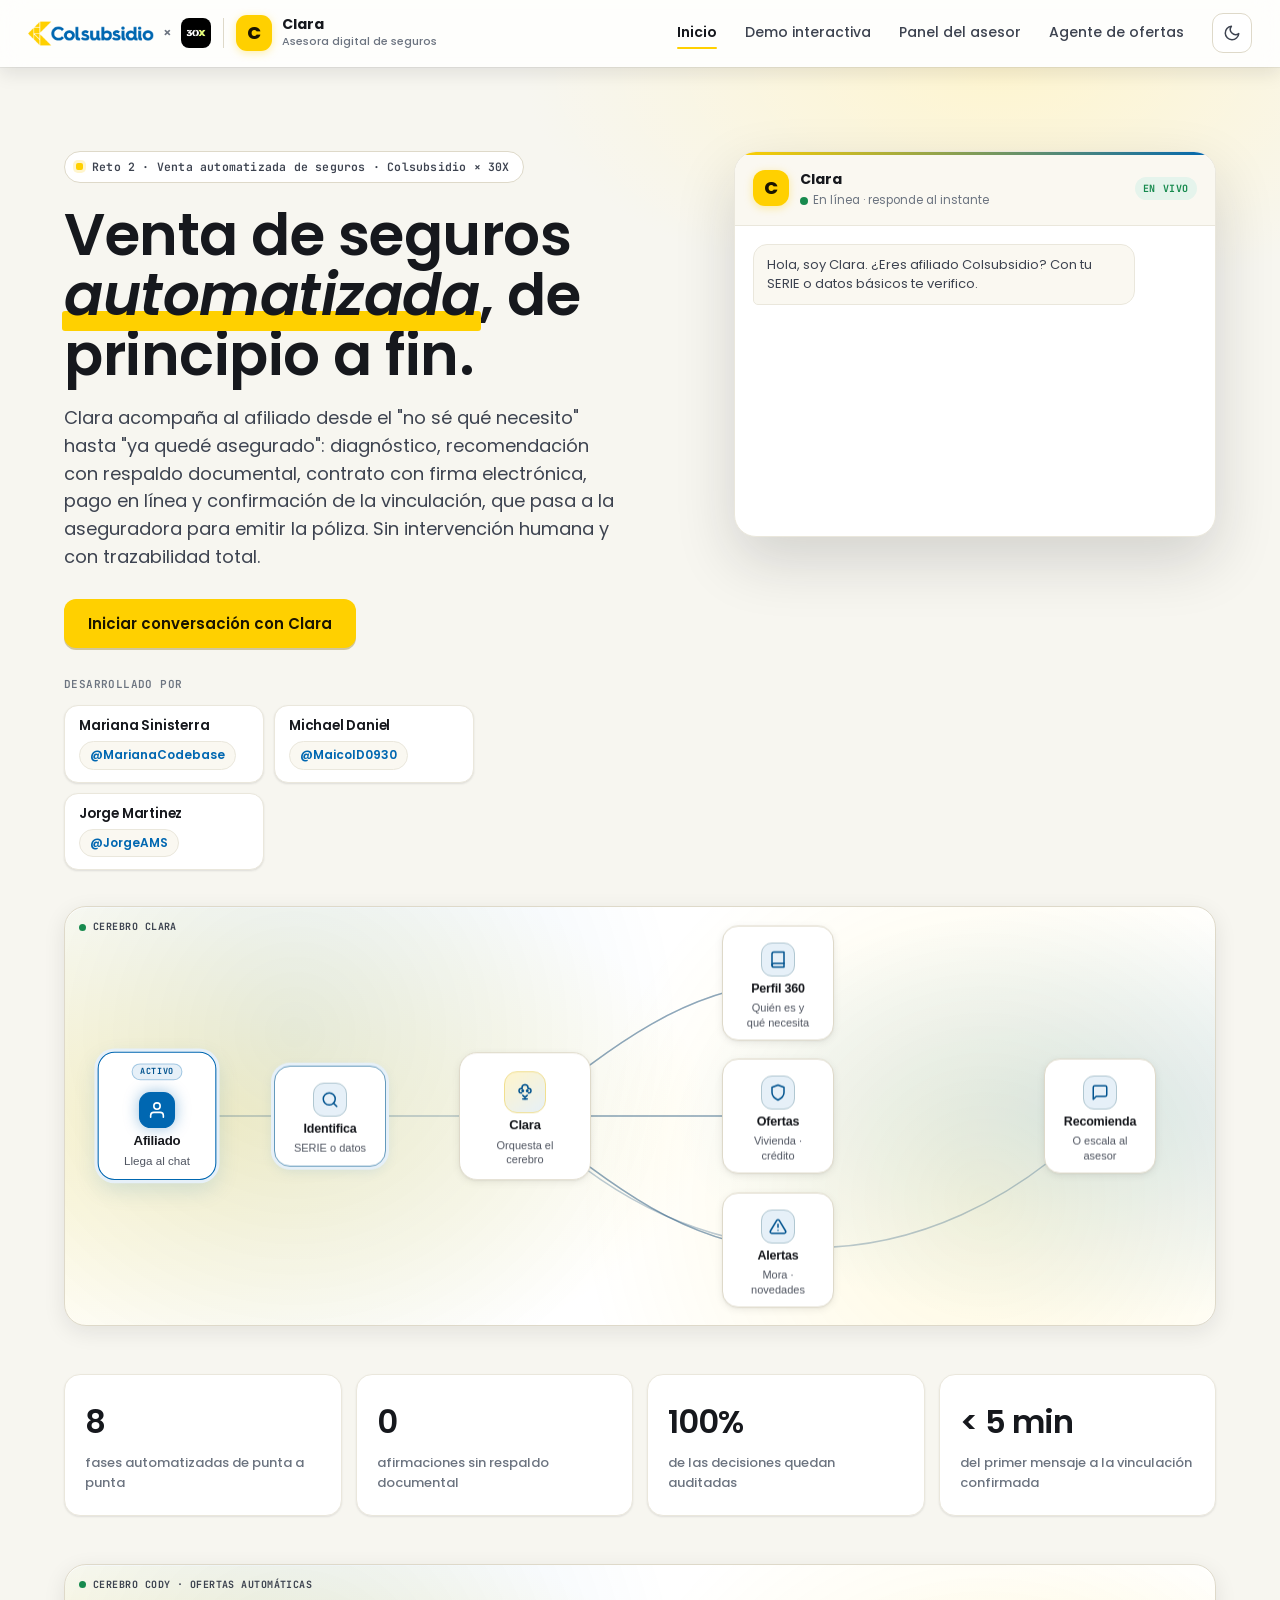
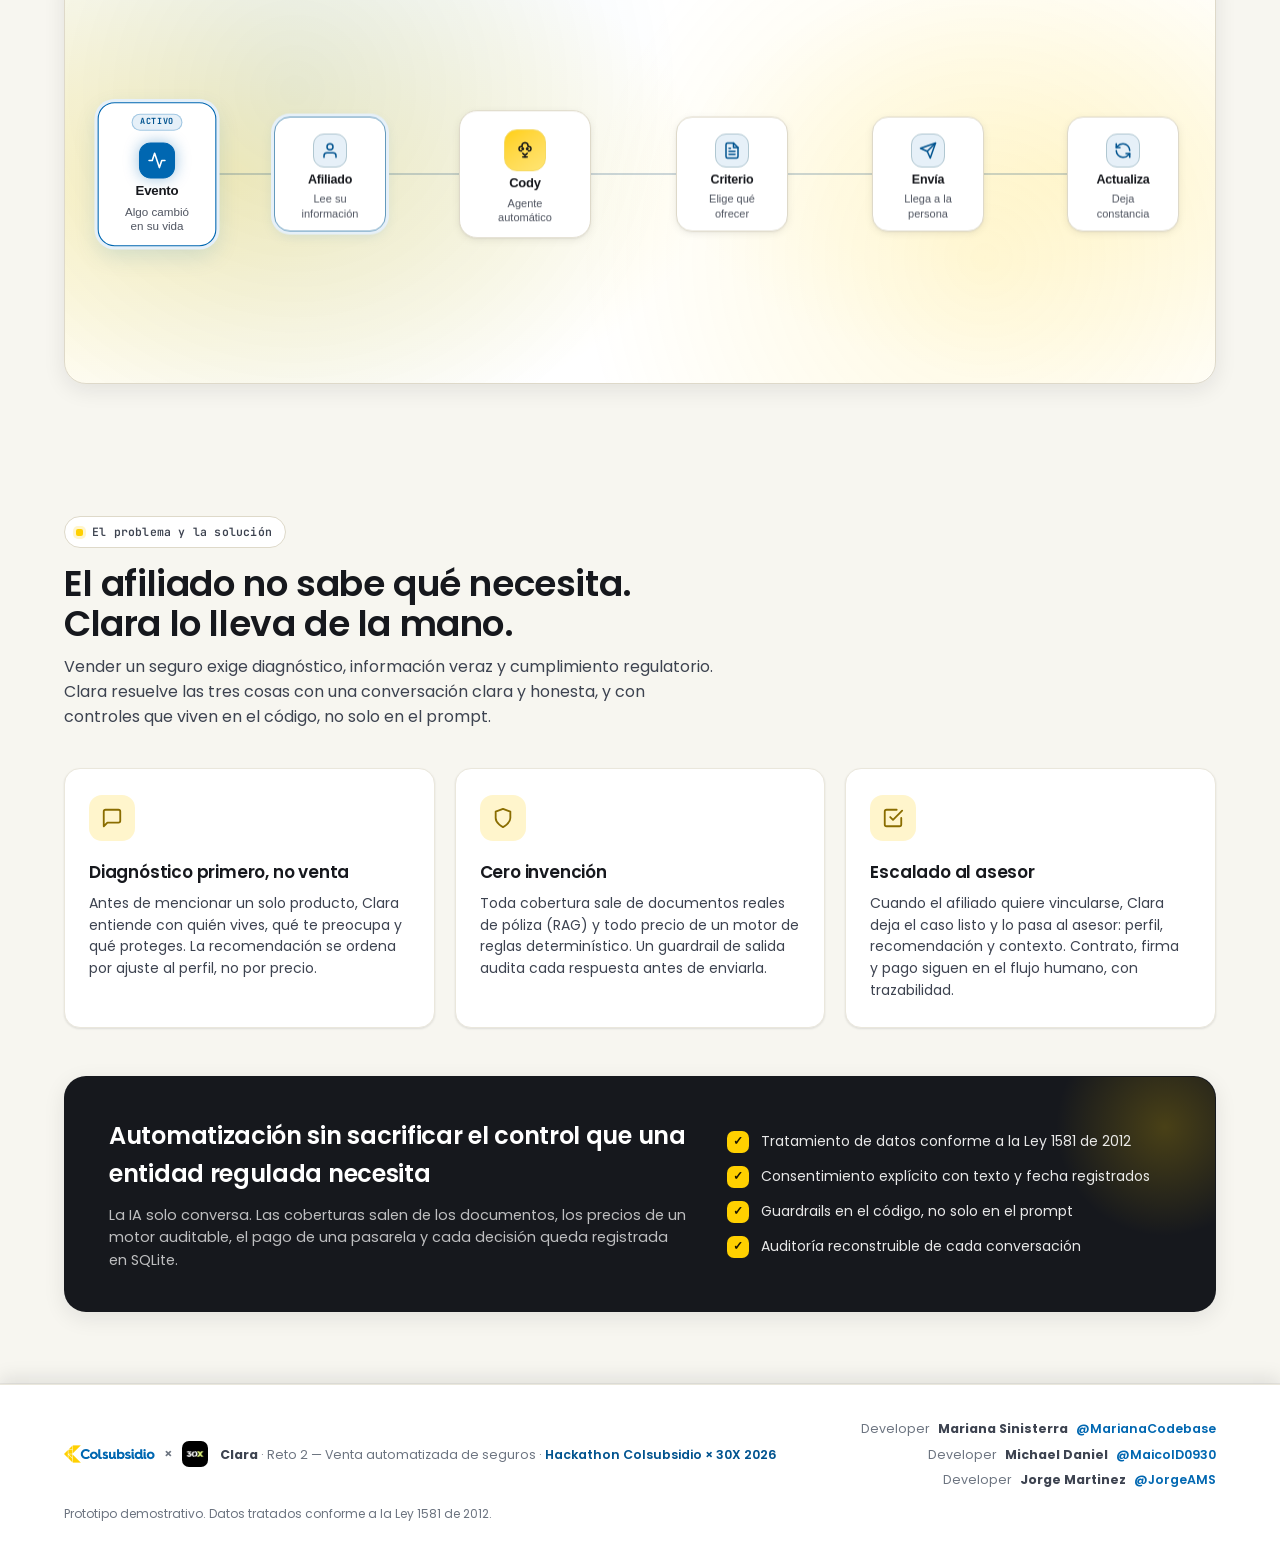
==== static/index.html @ f5598beb "Añade el cerebro Cody y reorganiza el hero de Inicio" ====
<!DOCTYPE html>
<html lang="es" data-theme="light">
<head>
<meta charset="UTF-8" />
<meta name="viewport" content="width=device-width, initial-scale=1.0" />
<title>Clara — Venta automatizada de seguros | Colsubsidio × 30X</title>
<meta name="description" content="Clara: agente conversacional de venta de seguros de Colsubsidio. Diagnóstico, recomendación con respaldo documental, contrato, pago y confirmación de la vinculación.">
<meta name="theme-color" content="#ffd000">
<script>
  // Aplica el tema guardado antes de pintar para evitar parpadeo (default: light, marca Colsubsidio).
  (function(){try{var t=localStorage.getItem("clara-theme")||"light";document.documentElement.setAttribute("data-theme",t);}catch(e){}})();
</script>
<link rel="preconnect" href="https://fonts.googleapis.com">
<link rel="preconnect" href="https://fonts.gstatic.com" crossorigin>
<link href="https://fonts.googleapis.com/css2?family=JetBrains+Mono:wght@500;600&family=Poppins:wght@400;500;600;700;800&display=swap" rel="stylesheet">
<link rel="stylesheet" href="/static/css/styles.css?v=nav7">
<link rel="stylesheet" href="/static/css/agent-flow.css?v=cody3">
</head>
<body>

<header class="nav">
  <div class="nav-inner">
    <div class="brandlock">
      <span class="cobrand" aria-label="Colsubsidio por 30X">
        <img class="logo-cols" src="/static/img/colsubsidio.png" alt="Colsubsidio">
        <span class="xsign">×</span>
        <img class="logo-30x" src="/static/img/30x.png" alt="30X">
      </span>
      <span class="vdiv"></span>
      <div class="product">
        <div class="mark">C</div>
        <div>
          <b>Clara</b>
          <span>Asesora digital de seguros</span>
        </div>
      </div>
    </div>
    <nav class="nav-links">
      <button data-view="inicio" class="active">Inicio</button>
      <button data-view="demo">Demo interactiva</button>
      <button onclick="location.href='/asesor'" title="Bandeja de vinculaciones que Clara transmite al asesor">Panel del asesor</button>
      <button onclick="location.href='/ofertas'" title="Segundo agente: ofertas proactivas por eventos">Agente de ofertas</button>
    </nav>
    <button class="theme-toggle" id="themeToggle" aria-label="Cambiar tema" title="Cambiar tema claro/oscuro">
      <svg class="i-moon" width="18" height="18" viewBox="0 0 24 24" fill="none" stroke="currentColor" stroke-width="2" stroke-linecap="round" stroke-linejoin="round"><path d="M21 12.79A9 9 0 1 1 11.21 3 7 7 0 0 0 21 12.79z"/></svg>
      <svg class="i-sun" width="18" height="18" viewBox="0 0 24 24" fill="none" stroke="currentColor" stroke-width="2" stroke-linecap="round" stroke-linejoin="round"><circle cx="12" cy="12" r="4"/><path d="M12 2v2M12 20v2M4.9 4.9l1.4 1.4M17.7 17.7l1.4 1.4M2 12h2M20 12h2M4.9 19.1l1.4-1.4M17.7 6.3l1.4-1.4"/></svg>
    </button>
  </div>
</header>

<!-- ============ INICIO ============ -->
<main id="inicio" class="view active">
  <section class="hero">
    <div class="container hero-grid">
      <div>
        <span class="eyebrow">Reto 2 · Venta automatizada de seguros · Colsubsidio × 30X</span>
        <h1>Venta de seguros <em>automatizada</em>, de principio a fin.</h1>
        <p class="lead">Clara acompaña al afiliado desde el "no sé qué necesito" hasta "ya quedé asegurado":
          diagnóstico, recomendación con respaldo documental, contrato con firma electrónica, pago en línea y
          confirmación de la vinculación, que pasa a la aseguradora para emitir la póliza. Sin intervención
          humana y con trazabilidad total.</p>
        <div class="hero-actions">
          <button class="btn primary" data-view="demo">Iniciar conversación con Clara</button>
        </div>
        <div class="hero-dev">
          <span class="hero-dev-label">Desarrollado por</span>
          <ul class="hero-dev-list">
            <li class="hero-dev-person">
              <span class="who">Mariana Sinisterra</span>
              <a class="handle" href="https://github.com/MarianaCodebase" target="_blank" rel="noopener">@MarianaCodebase</a>
            </li>
            <li class="hero-dev-person">
              <span class="who">Michael Daniel</span>
              <a class="handle" href="https://github.com/MaicolD0930" target="_blank" rel="noopener">@MaicolD0930</a>
            </li>
            <li class="hero-dev-person">
              <span class="who">Jorge Martinez</span>
              <a class="handle" href="https://github.com/GeorgeAMS" target="_blank" rel="noopener">@JorgeAMS</a>
            </li>
          </ul>
        </div>
      </div>
      <div class="hero-card" aria-hidden="true">
        <div class="hc-head">
          <div class="hc-avatar">C</div>
          <div><b>Clara</b><br><small><span class="live-dot"></span> <span id="heroLiveStatus">En línea · responde al instante</span></small></div>
          <span class="hero-live-badge" aria-hidden="true">EN VIVO</span>
        </div>
        <div class="hc-body" id="heroLiveChat"></div>
      </div>
    </div>

    <div class="container">
      <div class="agent-flow" id="agentFlow" aria-label="Cerebro de Clara: identifica, verifica y recomienda"></div>
    </div>

    <div class="container">
      <div class="kpis">
        <div class="kpi" data-reveal><b>8</b><span>fases automatizadas de punta a punta</span></div>
        <div class="kpi" data-reveal data-reveal-delay="1"><b>0</b><span>afirmaciones sin respaldo documental</span></div>
        <div class="kpi" data-reveal data-reveal-delay="2"><b>100%</b><span>de las decisiones quedan auditadas</span></div>
        <div class="kpi" data-reveal data-reveal-delay="3"><b>&lt; 5 min</b><span>del primer mensaje a la vinculación confirmada</span></div>
      </div>
    </div>

    <div class="container">
      <div class="agent-flow cody-flow" id="codyFlow" aria-label="Cerebro de Cody: evento, regla, envío y actualización"></div>
    </div>
  </section>

  <section class="block">
    <div class="container">
      <div class="sec-head">
        <span class="eyebrow">El problema y la solución</span>
        <h2>El afiliado no sabe qué necesita. Clara lo lleva de la mano.</h2>
        <p>Vender un seguro exige diagnóstico, información veraz y cumplimiento regulatorio. Clara resuelve las tres cosas
          con una conversación clara y honesta, y con controles que viven en el código, no solo en el prompt.</p>
      </div>
      <div class="cols-3">
        <div class="feature" data-reveal>
          <div class="ic" aria-hidden="true">
            <svg width="22" height="22" viewBox="0 0 24 24" fill="none" stroke="currentColor" stroke-width="2" stroke-linecap="round" stroke-linejoin="round"><path d="M21 15a2 2 0 0 1-2 2H7l-4 4V5a2 2 0 0 1 2-2h14a2 2 0 0 1 2 2z"/></svg>
          </div>
          <h3>Diagnóstico primero, no venta</h3>
          <p>Antes de mencionar un solo producto, Clara entiende con quién vives, qué te preocupa y qué proteges. La
            recomendación se ordena por ajuste al perfil, no por precio.</p>
        </div>
        <div class="feature" data-reveal data-reveal-delay="1">
          <div class="ic" aria-hidden="true">
            <svg width="22" height="22" viewBox="0 0 24 24" fill="none" stroke="currentColor" stroke-width="2" stroke-linecap="round" stroke-linejoin="round"><path d="M12 22s8-4 8-10V5l-8-3-8 3v7c0 6 8 10 8 10z"/></svg>
          </div>
          <h3>Cero invención</h3>
          <p>Toda cobertura sale de documentos reales de póliza (RAG) y todo precio de un motor de reglas determinístico.
            Un guardrail de salida audita cada respuesta antes de enviarla.</p>
        </div>
        <div class="feature" data-reveal data-reveal-delay="2">
          <div class="ic" aria-hidden="true">
            <svg width="22" height="22" viewBox="0 0 24 24" fill="none" stroke="currentColor" stroke-width="2" stroke-linecap="round" stroke-linejoin="round"><path d="M9 11l3 3L22 4"/><path d="M21 12v7a2 2 0 0 1-2 2H5a2 2 0 0 1-2-2V5a2 2 0 0 1 2-2h11"/></svg>
          </div>
          <h3>Escalado al asesor</h3>
          <p>Cuando el afiliado quiere vincularse, Clara deja el caso listo y lo pasa al asesor: perfil,
            recomendación y contexto. Contrato, firma y pago siguen en el flujo humano, con trazabilidad.</p>
        </div>
      </div>

      <div class="compliance" data-reveal>
        <div>
          <h3>Automatización sin sacrificar el control que una entidad regulada necesita</h3>
          <p>La IA solo conversa. Las coberturas salen de los documentos, los precios de un motor auditable, el pago de
            una pasarela y cada decisión queda registrada en SQLite.</p>
        </div>
        <div class="comp-list">
          <div class="comp-item"><span class="chk">✓</span> Tratamiento de datos conforme a la Ley 1581 de 2012</div>
          <div class="comp-item"><span class="chk">✓</span> Consentimiento explícito con texto y fecha registrados</div>
          <div class="comp-item"><span class="chk">✓</span> Guardrails en el código, no solo en el prompt</div>
          <div class="comp-item"><span class="chk">✓</span> Auditoría reconstruible de cada conversación</div>
        </div>
      </div>
    </div>
  </section>
</main>

<!-- ============ DEMO ============ -->
<main id="demo" class="view">
  <div class="demo-wrap">
    <div class="container">
      <div class="demo-top">
        <div>
          <h2>Demo interactiva</h2>
          <p>Conversa con Clara como lo haría un afiliado. El agente corre con la API de Gemini en el backend.</p>
        </div>
        <div class="afiliado-pick">
          <label for="afiliadoSel">Perfil de la base de afiliados</label>
          <select id="afiliadoSel" title="La oferta cambia según el perfil: elige un afiliado real (anonimizado, por SERIE) y compara">
            <option value="">Visitante anónimo (sin datos previos)</option>
          </select>
        </div>
        <button class="btn ghost" id="resetDemo">
          <svg width="16" height="16" viewBox="0 0 24 24" fill="none" stroke="currentColor" stroke-width="2" stroke-linecap="round" stroke-linejoin="round"><path d="M3 12a9 9 0 1 0 3-6.7L3 8"/><path d="M3 3v5h5"/></svg>
          Reiniciar
        </button>
      </div>

      <div class="demo-grid">
        <div class="chat-card">
          <div class="chat-head">
            <div class="hc-avatar">C</div>
            <div><b>Clara</b><br><small><span class="live-dot"></span> Asesora digital</small></div>
            <span class="chan" id="chanTag">Canal: WhatsApp</span>
          </div>
          <div class="chat-scroll" id="chat"></div>
          <div class="composer">
            <div class="chips" id="chips"></div>
            <div class="input-row">
              <input id="userInput" type="text" placeholder="Escribe un mensaje..." autocomplete="off" maxlength="2000" />
              <button id="sendBtn" aria-label="Enviar">
                <svg width="18" height="18" viewBox="0 0 24 24" fill="none" stroke="currentColor" stroke-width="2" stroke-linecap="round" stroke-linejoin="round"><path d="M22 2L11 13"/><path d="M22 2l-7 20-4-9-9-4 20-7z"/></svg>
              </button>
            </div>
          </div>
        </div>

        <aside class="side">
          <div class="panel">
            <h3>Estado de la sesión</h3>
            <div class="pbody">
              <div class="states-v" id="stateTrack">
                <div class="st" data-state="DIAGNOSTICO"><span class="dot">1</span><span class="txt">Diagnóstico</span></div>
                <div class="st" data-state="RECOMENDACION"><span class="dot">2</span><span class="txt">Recomendación</span></div>
                <div class="st" data-state="DUDAS"><span class="dot">3</span><span class="txt">Dudas</span></div>
                <div class="st" data-state="CIERRE"><span class="dot">4</span><span class="txt">Cierre</span></div>
                <div class="st" data-state="VINCULADA"><span class="dot">5</span><span class="txt">Vinculada</span></div>
                <div class="st" data-state="CERRADA"><span class="dot">6</span><span class="txt">Cerrada</span></div>
              </div>
            </div>
          </div>

          <div class="panel">
            <h3>Perfil detectado</h3>
            <div class="pbody">
              <div class="profile-list" id="profileList">
                <div class="pf"><span class="k">Hogar</span><span class="v empty" data-pf="hogar">Sin datos</span></div>
                <div class="pf"><span class="k">Vehículo</span><span class="v empty" data-pf="vehiculo">Sin datos</span></div>
                <div class="pf"><span class="k">Dependientes</span><span class="v empty" data-pf="dependientes">Sin datos</span></div>
                <div class="pf"><span class="k">Ocupación</span><span class="v empty" data-pf="ocupacion">Sin datos</span></div>
                <div class="pf"><span class="k">Rango de edad</span><span class="v empty" data-pf="edad">Sin datos</span></div>
                <div class="pf"><span class="k">Prioridad</span><span class="v empty" data-pf="prioridad">Sin datos</span></div>
                <div class="pf"><span class="k">Otros datos</span><span class="v empty" data-pf="notas">Sin datos</span></div>
              </div>
            </div>
          </div>

          <div class="panel" id="propensionPanel" style="display:none">
            <h3>Propensión · por qué esta oferta</h3>
            <div class="pbody">
              <div id="propensionList"></div>
              <div class="prop-mc" id="propensionMC"></div>
            </div>
          </div>

          <div class="panel">
            <h3>Registro de auditoría</h3>
            <div class="pbody">
              <div class="audit" id="audit"><div class="audit-empty">Aún no hay eventos registrados.</div></div>
            </div>
          </div>

          <div class="panel">
            <div class="guard-mini">
              <div class="gi" aria-hidden="true">
                <svg width="18" height="18" viewBox="0 0 24 24" fill="none" stroke="currentColor" stroke-width="2" stroke-linecap="round" stroke-linejoin="round"><path d="M12 22s8-4 8-10V5l-8-3-8 3v7c0 6 8 10 8 10z"/></svg>
              </div>
              <div>
                <b>Guardrail activo</b>
                <p id="guardText">Cada respuesta se audita antes de enviarse.</p>
              </div>
            </div>
          </div>
        </aside>
      </div>
    </div>
  </div>
</main>

<footer class="foot">
  <div class="container foot-inner">
    <div class="foot-credits">
      <span class="cobrand">
        <img class="logo-cols" src="/static/img/colsubsidio.png" alt="Colsubsidio">
        <span class="xsign">×</span>
        <img class="logo-30x" src="/static/img/30x.png" alt="30X">
      </span>
      <span><b>Clara</b> · Reto 2 — Venta automatizada de seguros ·
        <a href="https://innovacion.colsubsidio.com/" target="_blank" rel="noopener" style="color:var(--primary-d);font-weight:600">Hackathon Colsubsidio × 30X 2026</a></span>
    </div>
    <div class="dev-credit">
      <div class="dev-credit-row">
        <span>Developer</span>
        <b>Mariana Sinisterra</b>
        <a href="https://github.com/MarianaCodebase" target="_blank" rel="noopener">@MarianaCodebase</a>
      </div>
      <div class="dev-credit-row">
        <span>Developer</span>
        <b>Michael Daniel</b>
        <a href="https://github.com/MaicolD0930" target="_blank" rel="noopener">@MaicolD0930</a>
      </div>
      <div class="dev-credit-row">
        <span>Developer</span>
        <b>Jorge Martinez</b>
        <a href="https://github.com/GeorgeAMS" target="_blank" rel="noopener">@JorgeAMS</a>
      </div>
    </div>
  </div>
  <div class="container foot-note">
    Prototipo demostrativo. Datos tratados conforme a la Ley 1581 de 2012.
  </div>
</footer>

<script src="/static/js/app.js"></script>
<script src="/static/js/hero-live.js?v=brain1"></script>
<script src="/static/js/agent-flow.js?v=scroll1"></script>
<script src="/static/js/cody-flow.js?v=scroll1"></script>
</body>
</html>
---- static/css/styles.css ----
/* =========================================================================
   Clara · Colsubsidio × 30X — Hoja de estilos
   Dirección: marca Colsubsidio real (amarillo #ffd000 · azul #0067b1 · tinta),
   tipografía Poppins. Signature: verificación en vivo.
   Orden:
   0. Fuentes  1. Tokens  2. Base  3. Nav  4. Hero/Inicio  5. Demo
   6. Paneles  7. Arquitectura  8. Footer  9. Motion  10. Responsive
========================================================================= */

/* ---------- 1. Tokens ---------- */
:root{
  /* Superficies cálidas (papel Colsubsidio) */
  --bg:#f7f6f0;
  --surface:#ffffff;
  --surface-2:#faf8f1;
  --ink:#16181d;
  --ink-2:#3d4350;
  --muted:#6c7480;
  --line:#eae7dc;
  --line-2:#ded9c9;

  /* Marca: amarillo = energía/firma */
  --brand:#ffd000;
  --brand-strong:#f2ca46;
  --brand-deep:#8a6d00;      /* amarillo legible sobre blanco (texto/íconos) */
  --brand-ink:#1a1400;       /* texto sobre amarillo */
  --brand-soft:#fff5cc;

  /* Azul = acción funcional / confianza */
  --accent:#0067b1;
  --accent-d:#00538f;
  --accent-soft:#e6f0f8;

  /* Semánticos */
  --ok:#178a4e;              /* "respaldado" / verificado */
  --ok-soft:#e5f4ec;
  --warn:#b45309;
  --warn-soft:#fdf3e7;
  --info:#0067b1;
  --info-soft:#e6f0f8;
  --primary:var(--accent);   /* compat: JS/paneles usan --primary */
  --primary-d:var(--accent-d);
  --primary-soft:var(--accent-soft);

  --shadow-sm:0 1px 2px rgba(22,24,29,.06),0 1px 3px rgba(22,24,29,.05);
  --shadow:0 6px 22px rgba(22,24,29,.09);
  --shadow-lg:0 24px 60px rgba(22,24,29,.16);
  --ring:0 0 0 3px var(--accent-soft);

  --r:16px;
  --r-lg:22px;
  --maxw:1200px;
  --font-display:"Poppins",sans-serif;
  --font-sans:"Poppins",sans-serif;
  --mono:"JetBrains Mono",Consolas,"SFMono-Regular",Menlo,monospace;

  /* Curvas de easing (motion) */
  --ease-out:cubic-bezier(.22,1,.36,1);
  --ease-move:cubic-bezier(.25,1,.5,1);
}
[data-theme="dark"]{
  --bg:#0c0e13;
  --surface:#151a23;
  --surface-2:#10141d;
  --ink:#f1f3f6;
  --ink-2:#b7bfcc;
  --muted:#7e8794;
  --line:#222a37;
  --line-2:#313a4a;

  --brand:#ffd426;
  --brand-strong:#f2ca46;
  --brand-deep:#ffdb57;
  --brand-ink:#17130a;
  --brand-soft:rgba(255,212,38,.14);

  --accent:#4d9fe6;
  --accent-d:#2f88d6;
  --accent-soft:rgba(77,159,230,.15);

  --ok:#35c07a;
  --ok-soft:rgba(53,192,122,.14);
  --warn:#f0ad4e;
  --warn-soft:rgba(240,173,78,.13);
  --info:#4d9fe6;
  --info-soft:rgba(77,159,230,.15);

  --shadow-sm:0 1px 2px rgba(0,0,0,.5);
  --shadow:0 12px 34px rgba(0,0,0,.5);
  --shadow-lg:0 28px 66px rgba(0,0,0,.62);
  --ring:0 0 0 3px rgba(77,159,230,.28);
}

/* ---------- 2. Base ---------- */
*{box-sizing:border-box}
html{scroll-behavior:smooth}
body{
  margin:0;font-family:var(--font-sans);
  background:var(--bg);color:var(--ink);line-height:1.55;-webkit-font-smoothing:antialiased;
  text-rendering:optimizeLegibility;
}
[data-theme="dark"] body{
  background:
    radial-gradient(1100px 520px at 88% -12%, rgba(255,212,38,.08), transparent 60%),
    radial-gradient(820px 520px at 0% 6%, rgba(77,159,230,.07), transparent 55%),
    var(--bg);
}
a{color:inherit;text-decoration:none}
.container{max-width:var(--maxw);margin:0 auto;padding:0 24px}
::selection{background:var(--brand);color:var(--brand-ink)}
:focus-visible{outline:none;box-shadow:var(--ring);border-radius:8px}

.view{display:none}
.view.active{display:block;animation:viewIn .45s var(--ease-out)}
@keyframes viewIn{from{opacity:0;transform:translateY(8px)}to{opacity:1;transform:none}}

.eyebrow{
  display:inline-flex;align-items:center;gap:9px;font-family:var(--mono);font-size:11.5px;
  font-weight:600;color:var(--ink-2);background:var(--surface);border:1px solid var(--line-2);
  padding:6px 13px 6px 11px;border-radius:999px;letter-spacing:.2px;
}
.eyebrow::before{content:"";width:7px;height:7px;border-radius:2px;background:var(--brand);
  box-shadow:0 0 0 3px var(--brand-soft);flex-shrink:0}

/* Botones */
.btn{
  border:none;font:inherit;font-weight:600;font-size:15px;padding:13px 24px;border-radius:12px;
  cursor:pointer;transition:transform .16s var(--ease-out),box-shadow .16s var(--ease-out),background .16s;
  display:inline-flex;align-items:center;gap:9px;
}
.btn.primary{background:var(--brand);color:var(--brand-ink);box-shadow:0 2px 0 rgba(138,109,0,.35)}
.btn.primary:hover{transform:translateY(-2px);box-shadow:0 10px 22px rgba(255,208,0,.4),0 2px 0 rgba(138,109,0,.35)}
.btn.primary:active{transform:translateY(0)}
.btn.ghost{background:var(--surface);color:var(--ink);border:1px solid var(--line-2)}
.btn.ghost:hover{border-color:var(--accent);color:var(--accent);transform:translateY(-1px)}

/* ---------- 3. Nav ---------- */
header.nav{
  position:sticky;top:0;z-index:100;background:color-mix(in srgb,var(--surface) 82%,transparent);
  backdrop-filter:blur(12px) saturate(1.4);border-bottom:1px solid transparent;
  transition:border-color .25s,box-shadow .25s,background .25s;
  box-shadow:0 1px 0 rgba(22,24,29,.06),0 6px 18px rgba(22,24,29,.10);
}
header.nav.scrolled{
  border-bottom-color:var(--line);
  box-shadow:0 1px 0 rgba(22,24,29,.08),0 8px 22px rgba(22,24,29,.12);
}
[data-theme="dark"] header.nav{
  box-shadow:0 1px 0 rgba(255,255,255,.04),0 8px 24px rgba(0,0,0,.35);
}
[data-theme="dark"] header.nav.scrolled{
  border-bottom-color:var(--line);
  box-shadow:0 1px 0 rgba(255,255,255,.06),0 10px 28px rgba(0,0,0,.45);
}
.nav-inner{
  display:flex;align-items:center;gap:16px;height:66px;
  width:100%;max-width:none;margin:0;padding:0 28px;
  min-width:0;box-sizing:border-box;
}
.brandlock{display:flex;align-items:center;gap:12px;flex:0 0 auto}
.cobrand{display:inline-flex;align-items:center;gap:9px;white-space:nowrap;font-weight:700;font-size:13.5px}
.cobrand .wm{letter-spacing:-.2px}
.cobrand .wm .co{color:var(--ink)}
.cobrand .xsign{font-size:13px;color:var(--muted);font-weight:600}
.cobrand .x30{display:inline-grid;place-items:center;height:24px;padding:0 8px;border-radius:7px;
  background:var(--ink);color:var(--surface);font-size:12px;font-weight:800;letter-spacing:.2px}
/* Logos de marca (imágenes reales) */
.logo-cols{height:25px;width:auto;display:block}
.logo-30x{height:30px;width:30px;border-radius:8px;display:block;object-fit:cover}
[data-theme="dark"] .logo-30x{box-shadow:0 0 0 1px var(--line-2)}
.vdiv{width:1px;height:30px;background:var(--line-2)}
.product{display:flex;align-items:center;gap:10px;flex:0 0 auto}
.product .mark,.hc-avatar{
  width:36px;height:36px;border-radius:11px;background:var(--brand);color:var(--brand-ink);display:grid;
  place-items:center;font-weight:800;font-size:18px;font-family:var(--font-display);
  box-shadow:0 2px 8px rgba(255,208,0,.35);flex-shrink:0;
}
.product > div{min-width:max-content}
.product b{font-size:14px;font-weight:700;display:block;line-height:1.15;white-space:nowrap}
.product span{font-size:11px;color:var(--muted);font-weight:500;white-space:nowrap;display:block}
.nav-links{display:flex;align-items:center;flex-wrap:nowrap;gap:4px;margin-left:auto;flex:0 0 auto}
.nav-links button{
  background:none;border:none;font:inherit;font-size:14px;color:var(--ink-2);font-weight:500;
  padding:8px 12px;border-radius:9px;cursor:pointer;transition:color .16s;position:relative;
  white-space:nowrap;flex:0 0 auto;
}
.nav-links button::after{
  content:"";position:absolute;left:12px;right:12px;bottom:3px;height:2px;
  border-radius:2px;background:var(--brand);
  transform:scaleX(0);transform-origin:center;
  transition:transform .22s var(--ease-out);
}
.nav-links button:hover{color:var(--ink)}
.nav-links button:hover::after,
.nav-links button.active::after{transform:scaleX(1)}
.nav-links button.active{color:var(--ink);font-weight:600}
.theme-toggle{
  width:40px;height:40px;border-radius:11px;border:1px solid var(--line-2);background:var(--surface);
  color:var(--ink-2);display:grid;place-items:center;cursor:pointer;transition:.2s;flex-shrink:0;
}
.theme-toggle:hover{color:var(--accent);border-color:var(--accent);transform:rotate(-8deg)}
.theme-toggle .i-sun{display:none}
[data-theme="dark"] .theme-toggle .i-sun{display:block}
[data-theme="dark"] .theme-toggle .i-moon{display:none}

/* ---------- 4. Hero / Inicio ---------- */
.hero{position:relative;padding:84px 0 52px;overflow:visible}
.hero::before{content:"";position:absolute;inset:0 0 auto 0;height:520px;z-index:-1;
  background:radial-gradient(680px 340px at 78% 0%, var(--brand-soft), transparent 70%);opacity:.9}
[data-theme="dark"] .hero::before{background:radial-gradient(680px 340px at 78% 0%, rgba(255,212,38,.12), transparent 70%)}
.hero-grid{display:grid;grid-template-columns:1.12fr .88fr;gap:56px;align-items:start}
.hero h1{font-family:var(--font-display);font-optical-sizing:auto;font-weight:600;
  font-size:clamp(38px,5vw,58px);line-height:1.04;letter-spacing:-.5px;margin:22px 0 18px}
.hero h1 em{font-style:italic;font-weight:600;position:relative;white-space:nowrap;z-index:0}
.hero h1 em::after{content:"";position:absolute;left:-2px;right:-2px;bottom:.08em;height:.34em;z-index:-1;
  background:var(--brand);border-radius:3px;transform:scaleX(0);transform-origin:left;
  animation:sweep .7s .5s var(--ease-out) forwards}
[data-theme="dark"] .hero h1 em::after{background:rgba(255, 211, 37, 0.788)}
@keyframes sweep{to{transform:scaleX(1)}}
.hero p.lead{font-size:18px;color:var(--ink-2);max-width:560px;margin:0 0 28px}
.hero-actions{display:flex;gap:12px;flex-wrap:wrap}
.hero-dev{
  margin-top:28px;display:flex;flex-direction:column;align-items:flex-start;gap:12px;
}
.hero-dev-label{
  font-family:var(--mono);font-size:11px;font-weight:600;letter-spacing:.4px;
  text-transform:uppercase;color:var(--muted);
}
.hero-dev-list{
  list-style:none;margin:0;padding:0;
  display:flex;flex-wrap:wrap;gap:10px;
}
.hero-dev-person{
  display:flex;flex-direction:column;gap:6px;
  min-width:min(100%,200px);
  padding:12px 14px;
  background:var(--surface);border:1px solid var(--line);border-radius:14px;
  box-shadow:var(--shadow-sm);
  transition:border-color .2s,box-shadow .2s;
}
.hero-dev-person:hover{
  border-color:color-mix(in srgb,var(--brand) 45%,var(--line));
  box-shadow:var(--shadow);
}
.hero-dev .who{
  font-size:13.5px;font-weight:600;color:var(--ink);letter-spacing:-.2px;line-height:1.25;
}
.hero-dev .handle{
  display:inline-flex;align-items:center;align-self:flex-start;
  background:var(--surface-2);border:1px solid var(--line);
  padding:4px 10px;border-radius:999px;font-size:12px;font-weight:600;
  color:var(--accent);transition:border-color .15s,background .15s,color .15s;
}
.hero-dev .handle:hover{
  border-color:var(--accent);background:var(--accent-soft);color:var(--accent);
}
@media(max-width:560px){
  .hero-dev-list{flex-direction:column;width:100%}
  .hero-dev-person{min-width:0;width:100%}
}

/* Hero card = signature (verificación en vivo) */
.hero-card{background:var(--surface);border:1px solid var(--line);border-radius:var(--r-lg);
  box-shadow:var(--shadow-lg);overflow:hidden;position:relative}
.hero-card::before{content:"";position:absolute;top:0;left:0;right:0;height:3px;
  background:linear-gradient(90deg,var(--brand),var(--accent))}
.hc-head{display:flex;align-items:center;gap:11px;padding:15px 18px;border-bottom:1px solid var(--line);background:var(--surface-2)}
.hc-avatar{border-radius:12px}
.hc-head b{font-size:14px}
.hc-head small{color:var(--muted);font-size:11.5px;display:flex;align-items:center;gap:5px}
.hero-live-badge{
  margin-left:auto;font-family:var(--mono);font-size:10px;font-weight:700;letter-spacing:.6px;
  color:var(--ok);background:var(--ok-soft);padding:4px 8px;border-radius:999px;
  animation:liveBlink 1.6s ease-in-out infinite;
}
@keyframes liveBlink{0%,100%{opacity:1}50%{opacity:.45}}
.live-dot{width:8px;height:8px;border-radius:50%;background:var(--ok);display:inline-block;animation:pulse 2.2s infinite}
@keyframes pulse{0%{box-shadow:0 0 0 0 rgba(23,138,78,.45)}70%{box-shadow:0 0 0 7px rgba(23,138,78,0)}100%{box-shadow:0 0 0 0 rgba(23,138,78,0)}}
.hc-body{
  padding:18px;display:flex;flex-direction:column;gap:11px;
  height:310px;min-height:310px;max-height:310px;
  overflow-x:hidden;overflow-y:auto;justify-content:flex-start;
  scrollbar-width:none; /* Firefox */
  -ms-overflow-style:none; /* IE/Edge legacy */
}
.hc-body::-webkit-scrollbar{display:none;width:0;height:0} /* Chrome/Safari */
.mini{max-width:86%;padding:10px 13px;border-radius:14px;font-size:13px;line-height:1.5}
.hero-card .mini{
  opacity:0;transform:translateY(10px);
  transition:opacity .4s var(--ease-out),transform .4s var(--ease-out);
}
.hero-card .mini.in{opacity:1;transform:none}
.mini.bot{align-self:flex-start;background:var(--surface-2);border:1px solid var(--line);color:var(--ink-2);border-bottom-left-radius:5px}
.mini.user{align-self:flex-end;background:var(--accent);border:1px solid var(--accent);color:#fff;border-bottom-right-radius:5px}
.mini.bot .stamp{display:inline-flex;align-items:center;gap:4px;margin-top:6px;font-size:10px;font-weight:600;
  font-family:var(--mono);color:var(--ok);background:var(--ok-soft);padding:2px 7px;border-radius:999px;
  opacity:0;transform:scale(.92);transition:opacity .35s var(--ease-out) .2s,transform .35s var(--ease-out) .2s}
.hero-card .mini.in .stamp{opacity:1;transform:none}

.hero-card .typing{
  align-self:flex-start;display:flex;gap:5px;padding:12px 15px;background:var(--surface-2);
  border:1px solid var(--line);border-radius:14px;border-bottom-left-radius:5px;
  opacity:0;transform:translateY(8px);transition:opacity .3s var(--ease-out),transform .3s var(--ease-out);
}
.hero-card .typing.in{opacity:1;transform:none}
.hero-card .typing i{width:7px;height:7px;border-radius:50%;background:var(--muted);opacity:.45;animation:tb 1.1s infinite}
.hero-card .typing i:nth-child(2){animation-delay:.18s}
.hero-card .typing i:nth-child(3){animation-delay:.36s}

.kpis{display:grid;grid-template-columns:repeat(4,1fr);gap:14px;margin-top:48px;margin-bottom:48px;position:relative;z-index:1}
.kpi{background:var(--surface);border:1px solid var(--line);border-radius:var(--r);padding:22px 20px;
  box-shadow:var(--shadow-sm);position:relative;overflow:hidden;
  transition:transform .45s ease,border-color .45s ease,box-shadow .45s ease}
.kpi::before{content:"";position:absolute;top:0;left:0;width:0;height:3px;background:var(--brand);
  transition:width 1.8s linear}
.kpi:hover::before{width:100%}
.kpi b{display:block;font-size:32px;font-weight:600;letter-spacing:-1px;font-family:var(--font-display);color:var(--ink)}
.kpi span{font-size:13px;color:var(--muted);font-weight:500;display:block;margin-top:6px}
.kpi:hover{transform:translateY(-3px);border-color:var(--line-2);box-shadow:var(--shadow)}

section.block{padding:72px 0}
.sec-head{max-width:660px;margin-bottom:38px}
.sec-head .eyebrow{margin-bottom:16px}
.sec-head h2{font-family:var(--font-display);font-weight:600;font-size:clamp(26px,3.4vw,36px);
  letter-spacing:-.4px;line-height:1.1;margin:0 0 12px}
.sec-head p{font-size:16px;color:var(--ink-2);margin:0}

.cols-3{display:grid;grid-template-columns:repeat(3,1fr);gap:20px}
.feature{background:var(--surface);border:1px solid var(--line);border-radius:var(--r);padding:26px 24px;
  box-shadow:var(--shadow-sm);transition:transform .22s var(--ease-out),border-color .22s,box-shadow .22s}
.feature:hover{border-color:var(--line-2);transform:translateY(-4px);box-shadow:var(--shadow)}
.feature .ic{width:46px;height:46px;border-radius:13px;background:var(--brand-soft);color:var(--brand-deep);
  display:grid;place-items:center;margin-bottom:18px;transition:transform .3s var(--ease-out)}
[data-theme="dark"] .feature .ic{color:var(--brand-deep)}
.feature:hover .ic{transform:rotate(-6deg) scale(1.05)}
.feature h3{font-size:17px;margin:0 0 8px;font-weight:600;letter-spacing:-.2px}
.feature p{font-size:14px;color:var(--ink-2);margin:0}

.compliance{position:relative;background:#16181d;color:#fff;border-radius:var(--r-lg);
  padding:40px 44px;margin-top:48px;display:grid;grid-template-columns:1.3fr 1fr;gap:40px;align-items:center;
  box-shadow:var(--shadow);overflow:hidden;border:1px solid transparent}
[data-theme="dark"] .compliance{background:#0a0d14;border-color:var(--line-2)}
.compliance::before{content:"";position:absolute;right:-60px;top:-60px;width:220px;height:220px;border-radius:50%;
  background:radial-gradient(circle,var(--brand),transparent 70%);opacity:.22}
.compliance h3{font-family:var(--font-display);font-weight:600;font-size:24px;margin:0 0 12px;letter-spacing:-.3px;color:#fff}
.compliance p{color:rgba(255,255,255,.72);font-size:14.5px;margin:0}
.comp-list{display:flex;flex-direction:column;gap:13px;position:relative}
.comp-item{display:flex;gap:12px;align-items:flex-start;font-size:14px;color:rgba(255,255,255,.9)}
.comp-item .chk{flex-shrink:0;width:22px;height:22px;border-radius:7px;background:var(--brand);
  color:var(--brand-ink);display:grid;place-items:center;font-weight:800;font-size:12px}

/* ---------- 5. Demo ---------- */
.demo-wrap{padding:34px 0 76px}
.demo-top{display:flex;align-items:flex-end;justify-content:space-between;gap:16px;margin-bottom:22px;flex-wrap:wrap}
.demo-top h2{font-family:var(--font-display);font-weight:600;font-size:26px;margin:0;letter-spacing:-.3px}
.demo-top p{margin:5px 0 0;font-size:13.5px;color:var(--muted)}
.demo-grid{display:grid;grid-template-columns:1fr 348px;gap:20px;align-items:start}

.chat-card{background:var(--surface);border:1px solid var(--line);border-radius:var(--r);box-shadow:var(--shadow);
  display:flex;flex-direction:column;height:648px;overflow:hidden}
.chat-head{display:flex;align-items:center;gap:12px;padding:15px 18px;border-bottom:1px solid var(--line);background:var(--surface-2)}
.chat-head .hc-avatar{width:40px;height:40px}
.chat-head b{font-size:15px}
.chat-head small{color:var(--muted);font-size:12px;display:flex;align-items:center;gap:6px}
.chat-head .chan{margin-left:auto;font-size:11.5px;font-weight:600;color:var(--ink-2);background:var(--surface);
  border:1px solid var(--line);padding:5px 11px;border-radius:999px}
.chat-scroll{flex:1;overflow-y:auto;padding:22px 20px;display:flex;flex-direction:column;gap:13px;background:var(--surface-2)}
.chat-scroll::-webkit-scrollbar{width:9px}
.chat-scroll::-webkit-scrollbar-thumb{background:var(--line-2);border-radius:9px}

.msg{max-width:78%;font-size:14px;line-height:1.55;animation:rise .3s var(--ease-out)}
@keyframes rise{from{opacity:0;transform:translateY(9px)}to{opacity:1;transform:none}}
.msg .body{padding:11px 15px;border-radius:15px}
.msg.bot{align-self:flex-start}
.msg.bot .body{background:var(--surface);border:1px solid var(--line);border-bottom-left-radius:5px;color:var(--ink)}
.msg.user{align-self:flex-end}
.msg.user .body{background:var(--accent);color:#fff;border-bottom-right-radius:5px}
.msg.system{align-self:center;max-width:92%}
.msg.system .body{background:transparent;border:1px dashed var(--line-2);color:var(--muted);font-size:12.5px;
  border-radius:11px;text-align:center;font-family:var(--mono)}
.msg .verified{display:inline-flex;align-items:center;gap:5px;margin-top:8px;font-size:11px;font-weight:600;
  font-family:var(--mono);color:var(--ok);background:var(--ok-soft);padding:3px 9px;border-radius:999px;
  animation:stampIn .4s var(--ease-out)}
@keyframes stampIn{from{opacity:0;transform:scale(.9)}to{opacity:1;transform:none}}

.opt-cards{display:flex;flex-direction:column;gap:10px;margin-top:6px}
.opt-card{border:1px solid var(--line);border-radius:14px;padding:14px 15px;background:var(--surface);
  transition:border-color .2s,box-shadow .2s;animation:rise .3s var(--ease-out)}
.opt-card:hover{border-color:var(--line-2);box-shadow:var(--shadow-sm)}
.opt-card .oc-top{display:flex;justify-content:space-between;align-items:baseline;gap:8px}
.opt-card h4{margin:0;font-size:14.5px;font-weight:600}
.opt-card .price{font-size:16px;font-weight:700;color:var(--accent);white-space:nowrap;font-family:var(--font-display)}
.opt-card .price small{font-weight:600;color:var(--muted);font-size:11px;font-family:var(--font-sans)}
.opt-card .why{font-size:12.5px;color:var(--ink-2);margin:6px 0 10px}
.oc-row{font-size:12px;display:flex;gap:7px;margin-top:5px}
.oc-row .lab{font-weight:700;min-width:66px}
.oc-row.cov .lab{color:var(--ok)}
.oc-row.exc .lab{color:var(--warn)}

.typing{align-self:flex-start;display:flex;gap:4px;padding:13px 16px;background:var(--surface);
  border:1px solid var(--line);border-radius:15px;border-bottom-left-radius:5px}
.typing i{width:7px;height:7px;border-radius:50%;background:var(--accent);opacity:.5;animation:tb 1.2s infinite}
.typing i:nth-child(2){animation-delay:.2s}
.typing i:nth-child(3){animation-delay:.4s}
@keyframes tb{0%,60%,100%{opacity:.3;transform:translateY(0)}30%{opacity:1;transform:translateY(-4px)}}

.composer{border-top:1px solid var(--line);background:var(--surface)}
.chips{display:flex;flex-wrap:wrap;gap:8px;padding:13px 16px 4px}
.chips:empty{padding:0}
.chip{border:1px solid var(--line-2);background:var(--surface);color:var(--ink);font:inherit;font-size:13px;
  font-weight:500;padding:8px 14px;border-radius:999px;cursor:pointer;transition:.16s}
.chip:hover{border-color:var(--accent);background:var(--accent-soft);color:var(--accent);transform:translateY(-1px)}
.chip.primary{background:var(--ink);border-color:var(--ink);color:var(--surface);font-weight:600}
.chip.primary:hover{background:#000;color:#fff}
.chip.consent{background:var(--accent);border-color:var(--accent);color:#fff;font-weight:600}
.chip.consent:hover{background:var(--accent-d);color:#fff}
.chip:disabled{opacity:.6;cursor:default;transform:none}
.input-row{display:flex;gap:10px;padding:10px 16px 15px}
.input-row input{flex:1;border:1px solid var(--line-2);border-radius:12px;padding:12px 15px;font:inherit;
  font-size:14px;outline:none;transition:.16s;background:var(--surface-2);color:var(--ink)}
.input-row input:focus{border-color:var(--accent);box-shadow:var(--ring);background:var(--surface)}
.input-row button{border:none;background:var(--ink);color:var(--surface);border-radius:12px;width:46px;cursor:pointer;
  display:grid;place-items:center;transition:.16s}
.input-row button:hover{background:#000;transform:translateY(-1px)}

/* ---------- 6. Paneles laterales ---------- */
.side{display:flex;flex-direction:column;gap:16px;position:sticky;top:88px}
.panel{background:var(--surface);border:1px solid var(--line);border-radius:var(--r);box-shadow:var(--shadow-sm);overflow:hidden}
.panel h3{font-size:11px;text-transform:uppercase;letter-spacing:1.1px;color:var(--muted);margin:0;
  padding:14px 16px;border-bottom:1px solid var(--line);font-weight:700;font-family:var(--mono)}
.panel .pbody{padding:15px 16px}

.states-v{display:flex;flex-direction:column;gap:2px}
.st{display:flex;align-items:center;gap:11px;padding:6px 0;position:relative}
.st .dot{width:23px;height:23px;border-radius:50%;border:2px solid var(--line-2);background:var(--surface);
  flex-shrink:0;display:grid;place-items:center;font-size:11px;color:var(--muted);font-weight:700;
  transition:.35s var(--ease-out);z-index:2}
.st .txt{font-size:13px;color:var(--muted);font-weight:500;transition:.2s}
.st:not(:last-child)::before{content:"";position:absolute;left:10.5px;top:25px;bottom:-6px;width:2px;background:var(--line);z-index:1}
.st.done .dot{background:var(--ok);border-color:var(--ok);color:#fff}
.st.done .txt{color:var(--ink-2)}
.st.active .dot{border-color:var(--brand);background:var(--brand);color:var(--brand-ink);
  box-shadow:0 0 0 4px var(--brand-soft);transform:scale(1.08)}
.st.active .txt{color:var(--ink);font-weight:700}

.profile-list{display:flex;flex-direction:column;gap:10px}
.pf{display:flex;justify-content:space-between;gap:12px;font-size:12.5px}
.pf .k{color:var(--muted)}
.pf .v{color:var(--ink);font-weight:600;text-align:right;transition:color .3s}
.pf .v.empty{color:var(--line-2);font-weight:500}

.audit{max-height:264px;overflow-y:auto;display:flex;flex-direction:column;gap:9px;font-size:11.5px}
.audit::-webkit-scrollbar{width:7px}
.audit::-webkit-scrollbar-thumb{background:var(--line-2);border-radius:7px}
.ae{border-left:3px solid var(--line-2);padding:5px 0 5px 11px;animation:rise .3s var(--ease-out)}
.ae .tag{font-size:9.5px;font-weight:800;letter-spacing:.5px;padding:2px 6px;border-radius:5px;
  text-transform:uppercase;font-family:var(--mono)}
.ae.tool{border-color:var(--accent)}
.ae.tool .tag{background:var(--accent-soft);color:var(--accent)}
.ae.db{border-color:var(--brand-deep)}
.ae.db .tag{background:var(--brand-soft);color:var(--brand-deep)}
.ae.state{border-color:var(--info)}
.ae.state .tag{background:var(--info-soft);color:var(--info)}
.ae.consent{border-color:var(--ok)}
.ae.consent .tag{background:var(--ok-soft);color:var(--ok)}
.ae .desc{color:var(--ink-2);margin-top:3px;line-height:1.45}
.audit-empty{font-size:12px;color:var(--muted);text-align:center;padding:16px 0}

.guard-mini{display:flex;align-items:center;gap:11px;padding:13px 16px}
.guard-mini .gi{width:36px;height:36px;border-radius:11px;background:var(--brand-soft);color:var(--brand-deep);
  display:grid;place-items:center;flex-shrink:0}
.guard-mini b{font-size:12.5px}
.guard-mini p{margin:2px 0 0;font-size:11.5px;color:var(--muted);line-height:1.4}

/* ---------- 7. Arquitectura ---------- */
.arch{padding:60px 0 84px}
.arch-flow{display:flex;flex-direction:column;gap:0;margin:8px 0 10px}
.afl{position:relative;display:grid;grid-template-columns:230px 1fr;gap:22px;align-items:center;
  background:var(--surface);border:1px solid var(--line);border-radius:18px;padding:20px 22px;
  box-shadow:var(--shadow-sm);overflow:hidden;transition:transform .25s var(--ease-out),box-shadow .25s,border-color .25s}
.afl::before{content:"";position:absolute;left:0;top:0;bottom:0;width:4px;background:var(--c,var(--accent))}
.afl:hover{transform:translateX(4px);border-color:var(--line-2);box-shadow:var(--shadow)}
.afl-head{display:flex;align-items:center;gap:14px}
.afl-ic{width:46px;height:46px;border-radius:13px;display:grid;place-items:center;flex-shrink:0;
  font-family:var(--mono);font-weight:700;font-size:14px;
  background:color-mix(in srgb,var(--c,var(--accent)) 15%,transparent);color:var(--c,var(--accent))}
.afl-head b{font-size:15.5px;display:block;line-height:1.15}
.afl-head span{font-size:12px;color:var(--muted)}
.afl-nodes{display:flex;gap:9px;flex-wrap:wrap}
.nchip{border:1px solid var(--line);background:var(--surface-2);border-radius:10px;padding:8px 12px;
  font-size:12.5px;font-weight:500;color:var(--ink-2)}
.nchip.mono{font-family:var(--mono);color:var(--accent)}
.afl-conn{height:26px;display:flex;justify-content:center}
.afl-conn i{width:2px;height:100%;background:linear-gradient(var(--line-2),var(--brand))}

.pipeline{margin:6px 0 46px;display:flex;flex-direction:column}
.plnode{display:flex;gap:18px;padding:9px 0;align-items:flex-start}
.pl-dot{width:42px;height:42px;border-radius:50%;flex-shrink:0;display:grid;place-items:center;
  background:var(--surface);border:2px solid var(--brand);color:var(--brand-deep);font-weight:700;
  font-size:13px;font-family:var(--mono)}
.pl-card{flex:1;background:var(--surface);border:1px solid var(--line);border-radius:14px;padding:15px 17px;
  box-shadow:var(--shadow-sm);transition:transform .25s var(--ease-out),box-shadow .25s,border-color .25s}
.pl-card:hover{transform:translateX(4px);border-color:var(--line-2);box-shadow:var(--shadow)}
.pl-card h4{margin:0 0 5px;font-size:14.5px;font-weight:600;display:flex;align-items:center;gap:9px;flex-wrap:wrap}
.pl-card h4 .tagm{font-family:var(--mono);font-size:10.5px;font-weight:600;color:var(--accent);
  background:var(--accent-soft);padding:2px 7px;border-radius:6px}
.pl-card p{margin:0;font-size:12.8px;color:var(--ink-2)}

table.tools{width:100%;border-collapse:collapse;background:var(--surface);border:1px solid var(--line);
  border-radius:var(--r);overflow:hidden;box-shadow:var(--shadow-sm);font-size:13px}
table.tools th,table.tools td{text-align:left;padding:13px 16px;border-bottom:1px solid var(--line);vertical-align:top}
table.tools th{background:var(--surface-2);font-size:11px;text-transform:uppercase;letter-spacing:.7px;
  color:var(--muted);font-family:var(--mono)}
table.tools tr:last-child td{border-bottom:none}
table.tools tbody tr{transition:background .15s}
table.tools tbody tr:hover{background:var(--surface-2)}
table.tools code{background:var(--surface-2);border:1px solid var(--line);padding:1px 6px;border-radius:5px;
  font-size:12px;color:var(--accent);font-family:var(--mono)}
table.tools td .src{color:var(--muted);font-size:11.5px}

/* ---------- 8. Footer ---------- */
footer.foot{
  border-top:1px solid var(--line);padding:34px 0;background:var(--surface);
  box-shadow:0 -1px 0 rgba(22,24,29,.06),0 -6px 18px rgba(22,24,29,.10);
}
[data-theme="dark"] footer.foot{
  box-shadow:0 -1px 0 rgba(255,255,255,.04),0 -8px 24px rgba(0,0,0,.35);
}
.foot-inner{display:flex;justify-content:space-between;gap:16px;flex-wrap:wrap;font-size:12.5px;color:var(--muted)}
.foot-inner b{color:var(--ink-2)}
.foot-credits{display:flex;align-items:center;gap:12px;flex-wrap:wrap}
.foot-credits .logo-cols{height:18px}
.foot-credits .logo-30x{height:26px;width:26px;border-radius:7px}
.dev-credit{
  display:flex;flex-direction:column;align-items:flex-end;gap:6px;
  font-size:12.5px;color:var(--muted);
}
.dev-credit-row{
  display:inline-flex;align-items:center;gap:8px;flex-wrap:wrap;justify-content:flex-end;
}
.dev-credit-row b{color:var(--ink-2)}
.dev-credit-row a{color:var(--accent);font-weight:600}
@media(max-width:760px){
  .dev-credit{align-items:flex-start;width:100%}
  .dev-credit-row{justify-content:flex-start}
}
.foot-note{margin-top:16px;font-size:12px;color:var(--muted)}

/* ---------- 9. Motion: reveal por scroll ---------- */
[data-reveal]{opacity:0;transform:translateY(18px);
  transition:opacity .6s var(--ease-out),transform .6s var(--ease-out)}
[data-reveal].in{opacity:1;transform:none}
[data-reveal][data-reveal-delay="1"]{transition-delay:.08s}
[data-reveal][data-reveal-delay="2"]{transition-delay:.16s}
[data-reveal][data-reveal-delay="3"]{transition-delay:.24s}

/* ---------- 10. Responsive ---------- */
@media(max-width:960px){.demo-grid{grid-template-columns:1fr}.side{position:static}}
@media(max-width:900px){
  .hero-grid{grid-template-columns:1fr;gap:40px}
  .hero{padding:64px 0 44px}
}
@media(max-width:1100px){
  .product span{display:none}
  .nav-inner{gap:12px;padding:0 20px}
}
@media(max-width:820px){
  .cols-3{grid-template-columns:1fr}
  .compliance{grid-template-columns:1fr;padding:30px}
  .vdiv,.product span{display:none}
  .nav-links{display:none}
}
@media(max-width:760px){
  .kpis{grid-template-columns:repeat(2,1fr)}
  .afl{grid-template-columns:1fr;gap:12px}
}
@media(max-width:560px){.product{display:none}.hero h1 em{white-space:normal}}

/* ---------- Accesibilidad: movimiento reducido ---------- */
@media(prefers-reduced-motion:reduce){
  *,*::before,*::after{animation-duration:.001ms!important;animation-iteration-count:1!important;
    transition-duration:.001ms!important;scroll-behavior:auto!important}
  [data-reveal]{opacity:1;transform:none}
  .hero h1 em::after{transform:scaleX(1)}
  /* El chat del hero sigue apareciendo mensaje a mensaje (sin motion CSS) */
  .hero-card .mini{opacity:1;transform:none}
  .hero-card .typing{opacity:1;transform:none}
  .hero-card .mini .stamp{opacity:1;transform:none}
  /* La barra de KPIs debe verse llenarse aunque el SO pida menos motion */
  .kpi::before{transition-duration:0.6s!important;transition-timing-function:linear!important}
}

/* ---------- Selector de afiliado de la base (propensión) ---------- */
.afiliado-pick{display:flex;flex-direction:column;gap:4px;min-width:260px;max-width:340px}
.afiliado-pick label{font-size:11.5px;font-weight:700;text-transform:uppercase;letter-spacing:.4px;color:var(--muted)}
.afiliado-pick select{
  font:inherit;font-size:13.5px;padding:9px 12px;border-radius:10px;
  border:1px solid var(--line);background:var(--surface);color:var(--ink);cursor:pointer;
}
.afiliado-pick select:focus{outline:none;border-color:var(--accent);box-shadow:var(--ring)}

/* ---------- Panel de propensión (por qué esta oferta) ---------- */
.prop-item{padding:9px 0;border-bottom:1px dashed var(--line)}
.prop-item:last-child{border-bottom:none}
.prop-head{display:flex;justify-content:space-between;align-items:center;gap:8px;font-size:13px}
.prop-aff{font-weight:800;color:var(--accent-d);font-size:12.5px}
[data-theme="dark"] .prop-aff{color:var(--accent)}
.prop-bar{height:5px;border-radius:4px;background:var(--accent-soft);margin:5px 0 6px;overflow:hidden}
.prop-bar i{display:block;height:100%;border-radius:4px;background:var(--accent)}
.prop-reasons{margin:0;padding-left:16px;font-size:12px;color:var(--muted);display:flex;flex-direction:column;gap:3px}
.prop-mc-box{margin-top:10px;padding:10px 12px;border-radius:10px;background:var(--accent-soft);font-size:12.5px}
.prop-mc-box b{font-size:12px}
.prop-mc-box p{margin:3px 0}
.prop-mc-box small{color:var(--muted)}
---- static/css/agent-flow.css ----
/* =========================================================================
   Clara · Agent Flow — panel vivo del agente (hero)
   Tokens: hereda --brand / --accent / superficies de styles.css
========================================================================= */

.agent-flow{
  --af-pad:14px;
  --af-node-w:112px;
  --af-agent-w:132px;
  margin-top:36px;
  margin-bottom:8px;
  width:100%;
  max-width:100%;
  aspect-ratio:2.35 / 1;
  min-height:280px;
  max-height:420px;
  position:relative;
  border-radius:22px;
  overflow:visible;
  isolation:isolate;
  z-index:12;
  background:
    radial-gradient(80% 120% at 12% 50%, color-mix(in srgb,var(--brand) 22%,transparent), transparent 55%),
    radial-gradient(70% 100% at 88% 50%, color-mix(in srgb,var(--accent) 16%,transparent), transparent 50%),
    #ffffff;
  border:1px solid var(--line-2);
  box-shadow:var(--shadow), inset 0 1px 0 rgba(255,255,255,.8);
}
[data-theme="dark"] .agent-flow{
  background:
    radial-gradient(80% 120% at 12% 50%, rgba(255,212,38,.11), transparent 55%),
    radial-gradient(70% 100% at 88% 50%, rgba(77,159,230,.12), transparent 50%),
    #151a23;
  border-color:rgba(255,255,255,.1);
  box-shadow:var(--shadow-lg), inset 0 1px 0 rgba(255,255,255,.06);
}

.agent-flow::before{
  content:"";position:absolute;inset:0;pointer-events:none;z-index:0;border-radius:inherit;
  background:
    radial-gradient(circle at 20% 30%, color-mix(in srgb,var(--accent) 10%,transparent), transparent 40%),
    radial-gradient(circle at 80% 70%, color-mix(in srgb,var(--brand) 12%,transparent), transparent 42%);
  opacity:1;
}

.af-label{
  position:absolute;top:12px;left:14px;z-index:5;
  display:inline-flex;align-items:center;gap:7px;
  font-family:var(--mono);font-size:10px;font-weight:700;letter-spacing:.45px;
  text-transform:uppercase;color:var(--ink-2);
  pointer-events:none;
}
.af-label .af-live{
  width:7px;height:7px;border-radius:50%;background:var(--ok);
  box-shadow:0 0 0 0 color-mix(in srgb,var(--ok) 55%,transparent);
  animation:afLive 1.8s ease-out infinite;
}
@keyframes afLive{
  0%{box-shadow:0 0 0 0 color-mix(in srgb,var(--ok) 50%,transparent)}
  70%{box-shadow:0 0 0 8px transparent}
  100%{box-shadow:0 0 0 0 transparent}
}

.af-stage{
  position:absolute;inset:0;z-index:1;
}

.af-wires{
  position:absolute;inset:0;width:100%;height:100%;
  pointer-events:none;overflow:visible;
}
.af-wires .af-edge{
  fill:none;
  stroke:color-mix(in srgb, var(--ink-2) 22%, var(--accent) 18%);
  stroke-width:1.5;
  stroke-linecap:round;
  vector-effect:non-scaling-stroke;
  opacity:.75;
  transition:stroke .35s, opacity .35s, filter .35s;
}
.af-wires .af-edge.is-lit{
  stroke:var(--accent);
  opacity:1;
  stroke-width:2.4;
  filter:drop-shadow(0 0 3px color-mix(in srgb,var(--accent) 45%,transparent));
}
.af-wires .af-edge.is-return.is-lit{
  stroke:var(--brand-deep);
  filter:drop-shadow(0 0 3px color-mix(in srgb,var(--brand) 45%,transparent));
}
[data-theme="dark"] .af-wires .af-edge{
  stroke:rgba(183,191,204,.45);
  opacity:.75;
}
[data-theme="dark"] .af-wires .af-edge.is-return.is-lit{stroke:var(--brand)}

.af-particle{
  fill:var(--accent);
  filter:drop-shadow(0 0 5px color-mix(in srgb,var(--accent) 80%,transparent));
  opacity:0;
  pointer-events:none;
}
.af-particle.is-on{opacity:1}
.af-particle.is-return{
  fill:var(--brand-deep);
  filter:drop-shadow(0 0 5px color-mix(in srgb,var(--brand) 75%,transparent));
}
[data-theme="dark"] .af-particle.is-return{fill:var(--brand)}

.af-node{
  --glow:transparent;
  position:absolute;
  width:var(--af-node-w);
  transform:translate(-50%,-50%) scale(1);
  border-radius:16px;
  padding:11px 10px 10px;
  background:#ffffff;
  border:1.5px solid var(--line-2);
  box-shadow:0 2px 8px rgba(22,24,29,.08), 0 1px 2px rgba(22,24,29,.06);
  display:flex;flex-direction:column;align-items:center;gap:5px;
  text-align:center;
  cursor:pointer;
  z-index:2;
  transition:
    transform .35s var(--ease-out),
    box-shadow .35s,
    border-color .3s,
    opacity .35s,
    background .3s,
    filter .35s;
  will-change:transform;
}
[data-theme="dark"] .af-node{
  background:var(--surface);
  border-color:var(--line);
  box-shadow:var(--shadow-sm);
}
.af-node .af-ico{
  width:34px;height:34px;border-radius:11px;
  display:grid;place-items:center;
  background:var(--accent-soft);
  color:var(--accent-d);
  border:1px solid color-mix(in srgb,var(--accent) 25%, var(--line));
  transition:transform .4s var(--ease-out), background .3s, color .3s, box-shadow .3s;
}
[data-theme="dark"] .af-node .af-ico{
  background:var(--surface-2);
  color:var(--accent);
  border-color:var(--line);
}
.af-node .af-ico svg{width:18px;height:18px}
.af-node .af-name{
  font-size:12.5px;font-weight:700;letter-spacing:-.2px;color:var(--ink);line-height:1.15;
}
.af-node .af-hint{
  font-size:11px;color:var(--ink-2);line-height:1.3;font-weight:500;
  max-width:12ch;opacity:.9;
}
.af-node .af-status{
  position:static;
  order:-1;
  align-self:center;
  font-family:var(--mono);font-size:8px;font-weight:700;letter-spacing:.35px;
  text-transform:uppercase;color:var(--accent-d);
  background:var(--accent-soft);
  border:1px solid color-mix(in srgb,var(--accent) 30%, transparent);
  border-radius:999px;
  padding:2px 7px;
  line-height:1.2;
  max-width:100%;
  white-space:nowrap;
  opacity:0;
  max-height:0;
  margin:0;
  padding-top:0;padding-bottom:0;border-width:0;
  overflow:hidden;
  pointer-events:none;
  transition:opacity .2s, max-height .2s, margin .2s, padding .2s;
}
.af-node.is-active .af-status,
.af-node.is-thinking .af-status,
.af-node.is-hover .af-status{
  opacity:1;
  max-height:24px;
  margin:0 0 6px;
  padding:2px 7px;
  border-width:1px;
}
.af-node.is-active,
.af-node.is-thinking,
.af-node.is-hover{
  padding-top:10px;
}

/* Espacio extra opcional al abrir detalle (fixed ya evita solapes) */
.agent-flow.is-detail-open{
  z-index:20;
}

/* Positions — flujo izquierda → derecha */
.af-node[data-id="user"]{left:8%;top:50%}
.af-node[data-id="query"]{left:23%;top:50%}
.af-node[data-id="agent"]{
  left:40%;top:50%;
  width:var(--af-agent-w);
  padding:13px 12px 12px;
  border-radius:18px;
  z-index:3;
}
.af-node[data-id="agent"] .af-ico{
  width:42px;height:42px;border-radius:13px;
  background:linear-gradient(145deg,var(--brand-soft),var(--accent-soft));
  color:var(--accent-d);
  border-color:color-mix(in srgb,var(--brand) 35%, var(--line));
}
.af-node[data-id="agent"] .af-name{font-size:13px}
.af-node[data-id="perfil"]{left:62%;top:18%}
.af-node[data-id="ofertas"]{left:62%;top:50%}
.af-node[data-id="alertas"]{left:62%;top:82%}
.af-node[data-id="respuesta"]{left:90%;top:50%}

/* States */
.af-node.is-dim{opacity:.55;filter:saturate(.85)}
.agent-flow.is-paused .af-node:not(.is-hover),
.agent-flow.is-auto-focus .af-node:not(.is-hover){opacity:.5;filter:none}
.af-node.is-next{
  border-color:color-mix(in srgb,var(--accent) 55%, var(--line-2));
  box-shadow:0 0 0 3px var(--accent-soft), 0 4px 14px rgba(0,103,177,.12);
}
.af-node.is-active{
  opacity:1;filter:none;
  border-color:var(--accent);
  background:#fff;
  box-shadow:
    0 0 0 3px var(--accent-soft),
    0 8px 22px rgba(0,103,177,.16);
  transform:translate(-50%,-50%) scale(1.06);
}
[data-theme="dark"] .af-node.is-active{background:var(--surface)}
.af-node.is-active .af-ico{
  background:var(--accent);
  color:#fff;
  border-color:var(--accent);
  box-shadow:0 0 14px color-mix(in srgb,var(--accent) 40%, transparent);
}
.af-node.is-active .af-status{color:var(--accent-d)}
.af-node.is-done{
  opacity:1;filter:none;
  border-color:color-mix(in srgb,var(--ok) 55%, var(--line-2));
  background:#fff;
}
[data-theme="dark"] .af-node.is-done{background:var(--surface)}
.af-node.is-done .af-ico{
  background:var(--ok-soft);color:var(--ok);
  border-color:color-mix(in srgb,var(--ok) 35%, var(--line));
}

.af-node.is-agent.is-active,
.af-node.is-agent.is-thinking{
  border-color:color-mix(in srgb,var(--brand) 55%, var(--accent) 25%);
  box-shadow:
    0 0 0 5px var(--brand-soft),
    0 0 36px color-mix(in srgb,var(--brand) 28%, transparent),
    0 14px 32px color-mix(in srgb,var(--accent) 16%, transparent);
  transform:translate(-50%,-50%) scale(1.1);
}
.af-node.is-agent.is-thinking .af-ico{
  animation:afThinkSpin 2.4s linear infinite;
  box-shadow:0 0 22px color-mix(in srgb,var(--brand) 45%, transparent);
}
.af-node.is-agent.is-thinking .af-status{color:var(--brand-deep);background:var(--brand-soft);border-color:color-mix(in srgb,var(--brand) 40%, transparent)}
[data-theme="dark"] .af-node.is-agent.is-thinking .af-status{color:var(--brand)}

@keyframes afThinkSpin{
  0%{transform:rotate(0deg) scale(1)}
  50%{transform:rotate(8deg) scale(1.06)}
  100%{transform:rotate(0deg) scale(1)}
}

.af-node.is-pulse{
  animation:afPulse .55s var(--ease-out);
}
@keyframes afPulse{
  0%{transform:translate(-50%,-50%) scale(1)}
  40%{transform:translate(-50%,-50%) scale(1.12)}
  100%{transform:translate(-50%,-50%) scale(1.06)}
}

/* Hover expand (overlay card — layout stable) */
.af-node.is-hover{
  z-index:50;
  opacity:1!important;filter:none!important;
  transform:translate(-50%,-50%) scale(1.08);
  border-color:var(--accent);
  box-shadow:var(--shadow-lg), 0 0 0 4px var(--accent-soft);
}

.af-detail{
  position:fixed;z-index:9999;pointer-events:none;
  width:min(220px,42%);
  padding:12px 13px 11px;
  border-radius:14px;
  background:#ffffff;
  border:1.5px solid var(--line-2);
  box-shadow:0 18px 40px rgba(22,24,29,.2), 0 4px 12px rgba(22,24,29,.1);
  opacity:0;visibility:hidden;
  transform:translate(-50%,6px) scale(.97);
  transition:opacity .28s var(--ease-out), transform .28s var(--ease-out), visibility .28s;
}
[data-theme="dark"] .af-detail{
  background:var(--surface);
  border-color:var(--line);
}
.af-detail::before{
  content:"";position:absolute;left:50%;top:-6px;
  width:12px;height:12px;
  background:#ffffff;border:1.5px solid var(--line-2);
  border-bottom:none;border-right:none;
  transform:translateX(-50%) rotate(45deg);
  border-radius:2px 0 0 0;
}
[data-theme="dark"] .af-detail::before{
  background:var(--surface);border-color:var(--line);
}
.af-detail.is-above::before{
  top:auto;bottom:-6px;
  border:1.5px solid var(--line-2);
  border-top:none;border-left:none;
  background:#ffffff;
}
[data-theme="dark"] .af-detail.is-above::before{
  background:var(--surface);border-color:var(--line);
}
.af-detail.is-open{
  opacity:1;visibility:visible;
  transform:translate(-50%,0) scale(1);
}
.af-detail.is-above.is-open{
  transform:translate(-50%,0) scale(1);
}
.af-detail h4{
  margin:0 0 6px;font-size:13.5px;font-weight:700;letter-spacing:-.2px;
  display:flex;align-items:center;gap:8px;
}
.af-detail h4 span{
  width:26px;height:26px;border-radius:8px;display:grid;place-items:center;
  background:var(--accent-soft);color:var(--accent);flex-shrink:0;
}
.af-detail h4 span svg{width:14px;height:14px}
.af-detail p{margin:0 0 10px;font-size:12px;color:var(--ink-2);line-height:1.45}
.af-detail ul{margin:0;padding:0;list-style:none;display:flex;flex-direction:column;gap:5px}
.af-detail li{
  font-size:11.5px;color:var(--ink-2);display:flex;gap:7px;align-items:flex-start;line-height:1.35;
}
.af-detail li::before{
  content:"✓";color:var(--ok);font-weight:800;font-size:11px;flex-shrink:0;margin-top:1px;
}

/* Thinking dots on agent */
.af-think-dots{
  display:none;gap:3px;margin-top:2px;
}
.af-node.is-thinking .af-think-dots{display:inline-flex}
.af-think-dots i{
  width:4px;height:4px;border-radius:50%;background:var(--brand-deep);
  animation:afDot 1s ease-in-out infinite;
}
[data-theme="dark"] .af-think-dots i{background:var(--brand)}
.af-think-dots i:nth-child(2){animation-delay:.15s}
.af-think-dots i:nth-child(3){animation-delay:.3s}
@keyframes afDot{
  0%,80%,100%{opacity:.25;transform:translateY(0)}
  40%{opacity:1;transform:translateY(-3px)}
}

@media(max-width:900px){
  .agent-flow{
    aspect-ratio:2 / 1;
    min-height:260px;
    max-height:380px;
  }
}
@media(max-width:640px){
  .agent-flow{
    --af-node-w:78px;
    --af-agent-w:92px;
    aspect-ratio:1.55 / 1;
    min-height:300px;
    max-height:none;
    border-radius:18px;
  }
  .af-node{padding:8px 6px 7px;border-radius:12px}
  .af-node .af-ico{width:26px;height:26px;border-radius:8px}
  .af-node .af-ico svg{width:13px;height:13px}
  .af-node .af-name{font-size:10px}
  .af-node .af-hint{font-size:9px;max-width:9ch}
  .af-node[data-id="agent"] .af-ico{width:32px;height:32px}
  .af-node[data-id="user"]{left:7%;top:50%}
  .af-node[data-id="query"]{left:24%;top:50%}
  .af-node[data-id="agent"]{left:42%;top:50%}
  .af-node[data-id="perfil"]{left:66%;top:16%}
  .af-node[data-id="ofertas"]{left:66%;top:50%}
  .af-node[data-id="alertas"]{left:66%;top:84%}
  .af-node[data-id="respuesta"]{left:92%;top:50%}
  .af-detail{width:min(200px,82%)}
  .af-wires .af-edge{stroke-width:2}
}

@media(prefers-reduced-motion:reduce){
  .af-label .af-live{animation:none}
  .af-node.is-agent.is-thinking .af-ico,
  .af-node.is-cody.is-thinking .af-ico{animation:none}
  .af-node.is-pulse{animation:none}
  .af-think-dots i{animation:none;opacity:.7}
  .af-particle{display:none}
}

/* ---------- Cody flow (pipeline, distinto al hub de Clara) ---------- */
.agent-flow.cody-flow{
  margin-top:0;
  background:
    radial-gradient(80% 120% at 12% 50%, color-mix(in srgb,var(--brand) 28%,transparent), transparent 55%),
    radial-gradient(70% 100% at 88% 50%, color-mix(in srgb,var(--brand) 12%,transparent), transparent 50%),
    #ffffff;
}
[data-theme="dark"] .agent-flow.cody-flow{
  background:
    radial-gradient(80% 120% at 12% 50%, rgba(255,212,38,.14), transparent 55%),
    radial-gradient(70% 100% at 88% 50%, rgba(255,212,38,.06), transparent 50%),
    #151a23;
}

.cody-flow .af-node[data-id="evento"]{left:8%;top:50%}
.cody-flow .af-node[data-id="afiliado"]{left:23%;top:50%}
.cody-flow .af-node[data-id="cody"]{
  left:40%;top:50%;
  width:var(--af-agent-w);
  padding:13px 12px 12px;
  border-radius:18px;
  z-index:3;
}
.cody-flow .af-node[data-id="cody"] .af-ico{
  width:42px;height:42px;border-radius:13px;
  background:linear-gradient(145deg,var(--brand),color-mix(in srgb,var(--brand) 55%,#fff));
  color:#1a1a1a;
  border-color:color-mix(in srgb,var(--brand) 55%, var(--line));
}
.cody-flow .af-node[data-id="cody"] .af-name{font-size:13px}
.cody-flow .af-node[data-id="regla"]{left:58%;top:50%}
.cody-flow .af-node[data-id="envio"]{left:75%;top:50%}
.cody-flow .af-node[data-id="actualiza"]{left:92%;top:50%}

.af-node.is-cody.is-active,
.af-node.is-cody.is-thinking{
  border-color:color-mix(in srgb,var(--brand) 70%, #000 10%);
  box-shadow:
    0 0 0 5px var(--brand-soft),
    0 0 28px color-mix(in srgb,var(--brand) 35%, transparent),
    0 10px 24px rgba(0,0,0,.08);
  transform:translate(-50%,-50%) scale(1.08);
}
.af-node.is-cody.is-thinking .af-ico{animation:afThinkSpin 2.4s linear infinite}
.af-node.is-cody.is-thinking .af-status{color:#1a1a1a;background:var(--brand);border-color:transparent}

.af-wires .af-edge.is-cody-edge.is-lit{
  stroke:var(--brand-deep);
  filter:drop-shadow(0 0 3px color-mix(in srgb,var(--brand) 50%,transparent));
}
[data-theme="dark"] .af-wires .af-edge.is-cody-edge.is-lit{stroke:var(--brand)}
.af-particle.is-cody-particle{
  fill:var(--brand-deep);
  filter:drop-shadow(0 0 5px color-mix(in srgb,var(--brand) 75%,transparent));
}
[data-theme="dark"] .af-particle.is-cody-particle{fill:var(--brand)}

@media(max-width:720px){
  .cody-flow .af-node[data-id="evento"]{left:7%;top:50%}
  .cody-flow .af-node[data-id="afiliado"]{left:24%;top:50%}
  .cody-flow .af-node[data-id="cody"]{left:42%;top:50%}
  .cody-flow .af-node[data-id="regla"]{left:60%;top:50%}
  .cody-flow .af-node[data-id="envio"]{left:76%;top:50%}
  .cody-flow .af-node[data-id="actualiza"]{left:92%;top:50%}
  .cody-flow .af-node[data-id="cody"] .af-ico{width:32px;height:32px}
}
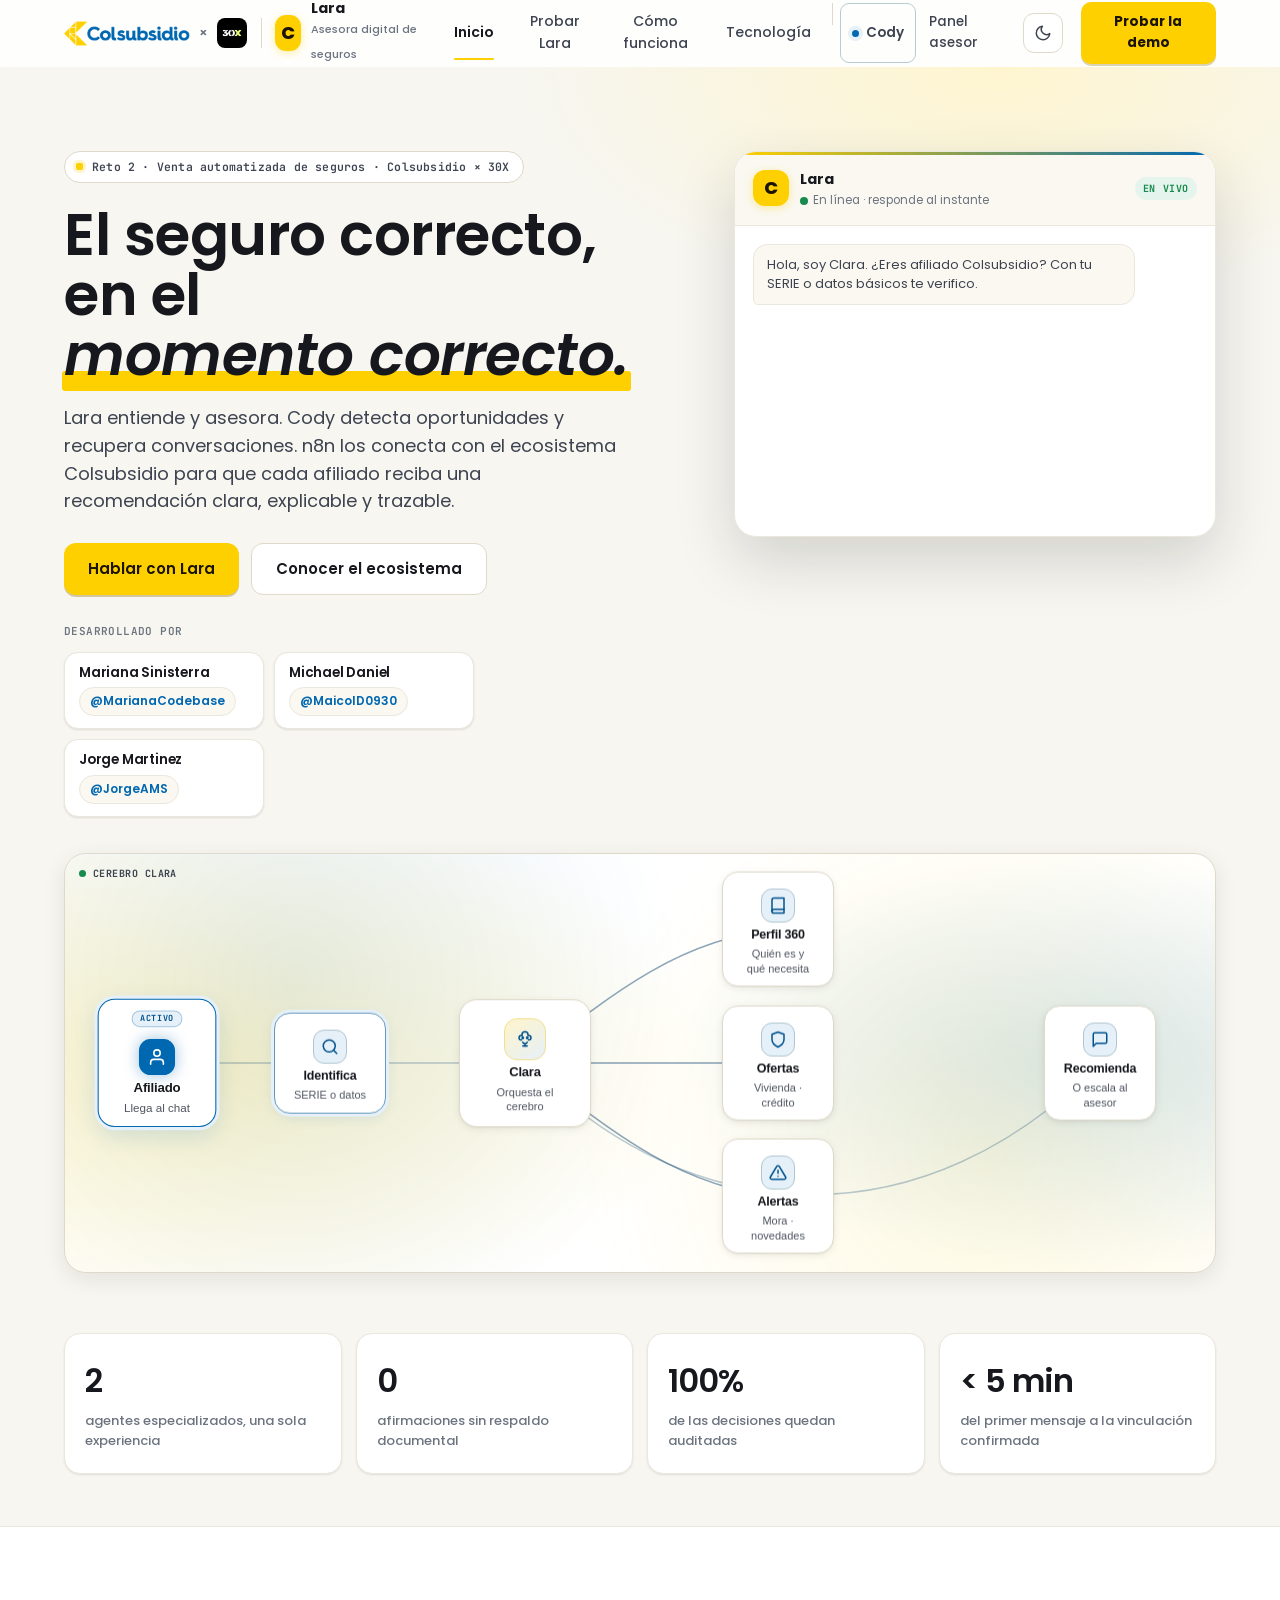
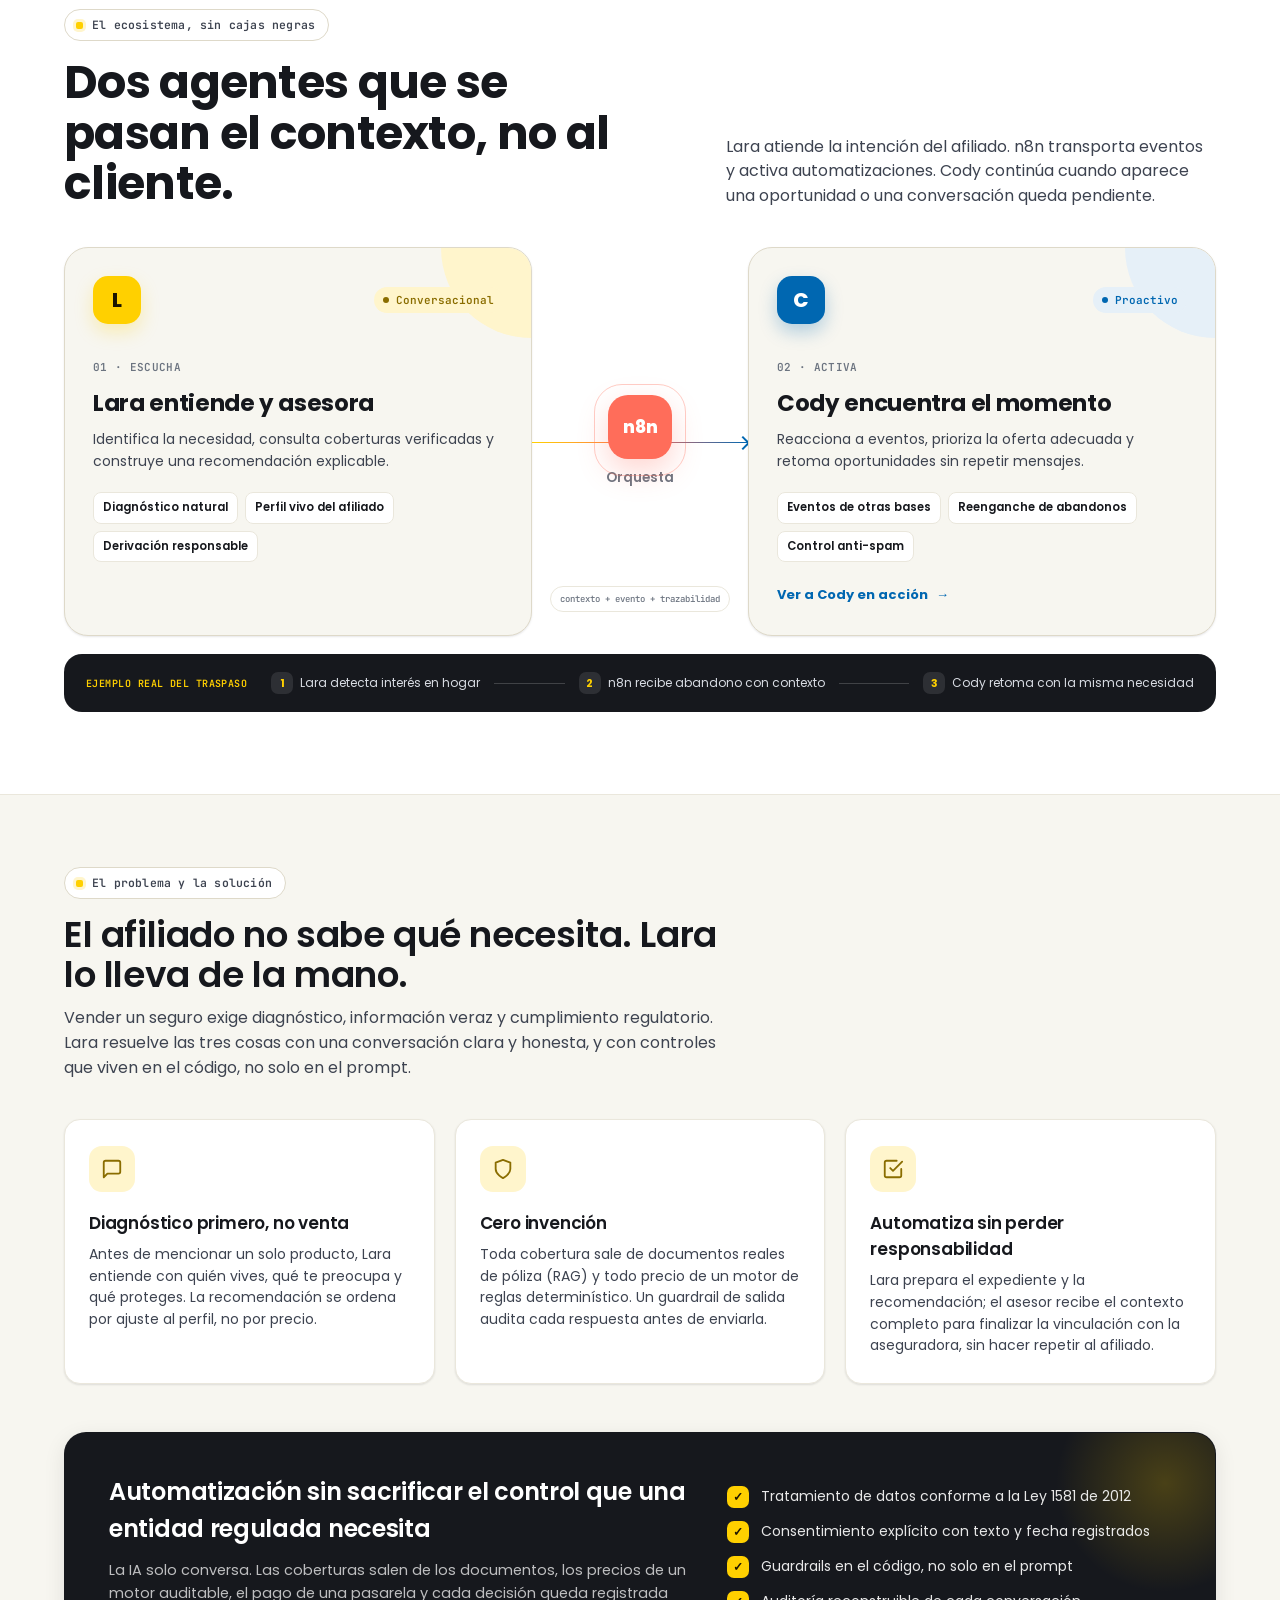
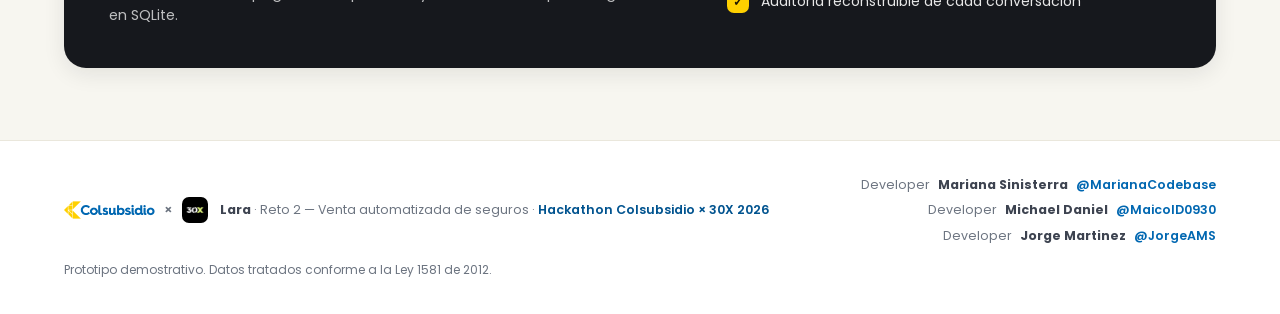
==== commit f9013277: "feat: moderniza Lara, Cody y la orquestacion n8n" ====
--- a/static/index.html
+++ b/static/index.html
@@ -1,10 +1,10 @@
-<!DOCTYPE html>
+﻿<!DOCTYPE html>
 <html lang="es" data-theme="light">
 <head>
 <meta charset="UTF-8" />
 <meta name="viewport" content="width=device-width, initial-scale=1.0" />
-<title>Clara — Venta automatizada de seguros | Colsubsidio × 30X</title>
-<meta name="description" content="Clara: agente conversacional de venta de seguros de Colsubsidio. Diagnóstico, recomendación con respaldo documental, contrato, pago y confirmación de la vinculación.">
+<title>Lara — Venta automatizada de seguros | Colsubsidio × 30X</title>
+<meta name="description" content="Lara: agente conversacional de venta de seguros de Colsubsidio. Diagnóstico, recomendación con respaldo documental, contrato, pago y confirmación de la vinculación.">
 <meta name="theme-color" content="#ffd000">
 <script>
   // Aplica el tema guardado antes de pintar para evitar parpadeo (default: light, marca Colsubsidio).
@@ -13,8 +13,9 @@
 <link rel="preconnect" href="https://fonts.googleapis.com">
 <link rel="preconnect" href="https://fonts.gstatic.com" crossorigin>
 <link href="https://fonts.googleapis.com/css2?family=JetBrains+Mono:wght@500;600&family=Poppins:wght@400;500;600;700;800&display=swap" rel="stylesheet">
-<link rel="stylesheet" href="/static/css/styles.css?v=nav7">
-<link rel="stylesheet" href="/static/css/agent-flow.css?v=cody3">
+<link rel="stylesheet" href="/static/css/styles.css">
+<link rel="stylesheet" href="/static/css/arch.css">
+<link rel="stylesheet" href="/static/css/agent-flow.css">
 </head>
 <body>
 
@@ -30,21 +31,30 @@
       <div class="product">
         <div class="mark">C</div>
         <div>
-          <b>Clara</b>
+          <b>Lara</b>
           <span>Asesora digital de seguros</span>
         </div>
       </div>
     </div>
-    <nav class="nav-links">
+    <button class="menu-toggle" id="menuToggle" aria-label="Abrir menú" aria-expanded="false" aria-controls="mainNav">
+      <span></span><span></span><span></span>
+    </button>
+    <nav class="nav-links" id="mainNav" aria-label="Navegación principal">
       <button data-view="inicio" class="active">Inicio</button>
-      <button data-view="demo">Demo interactiva</button>
-      <button onclick="location.href='/asesor'" title="Bandeja de vinculaciones que Clara transmite al asesor">Panel del asesor</button>
-      <button onclick="location.href='/ofertas'" title="Segundo agente: ofertas proactivas por eventos">Agente de ofertas</button>
+      <button data-view="demo">Probar Lara</button>
+      <button data-scroll="ecosistema">Cómo funciona</button>
+      <button data-view="arquitectura">Tecnología</button>
+      <span class="nav-divider" aria-hidden="true"></span>
+      <a class="nav-agent-link" href="/ofertas" title="Cody: agente proactivo orquestado por n8n">
+        <span class="nav-agent-dot"></span>Cody
+      </a>
+      <a class="nav-secondary-link" href="/asesor">Panel asesor</a>
     </nav>
     <button class="theme-toggle" id="themeToggle" aria-label="Cambiar tema" title="Cambiar tema claro/oscuro">
       <svg class="i-moon" width="18" height="18" viewBox="0 0 24 24" fill="none" stroke="currentColor" stroke-width="2" stroke-linecap="round" stroke-linejoin="round"><path d="M21 12.79A9 9 0 1 1 11.21 3 7 7 0 0 0 21 12.79z"/></svg>
       <svg class="i-sun" width="18" height="18" viewBox="0 0 24 24" fill="none" stroke="currentColor" stroke-width="2" stroke-linecap="round" stroke-linejoin="round"><circle cx="12" cy="12" r="4"/><path d="M12 2v2M12 20v2M4.9 4.9l1.4 1.4M17.7 17.7l1.4 1.4M2 12h2M20 12h2M4.9 19.1l1.4-1.4M17.7 6.3l1.4-1.4"/></svg>
     </button>
+    <button class="nav-cta" data-view="demo">Probar la demo</button>
   </div>
 </header>
 
@@ -54,13 +64,13 @@
     <div class="container hero-grid">
       <div>
         <span class="eyebrow">Reto 2 · Venta automatizada de seguros · Colsubsidio × 30X</span>
-        <h1>Venta de seguros <em>automatizada</em>, de principio a fin.</h1>
-        <p class="lead">Clara acompaña al afiliado desde el "no sé qué necesito" hasta "ya quedé asegurado":
-          diagnóstico, recomendación con respaldo documental, contrato con firma electrónica, pago en línea y
-          confirmación de la vinculación, que pasa a la aseguradora para emitir la póliza. Sin intervención
-          humana y con trazabilidad total.</p>
+        <h1>El seguro correcto, en el <em>momento correcto.</em></h1>
+        <p class="lead">Lara entiende y asesora. Cody detecta oportunidades y recupera conversaciones.
+          n8n los conecta con el ecosistema Colsubsidio para que cada afiliado reciba una recomendación
+          clara, explicable y trazable.</p>
         <div class="hero-actions">
-          <button class="btn primary" data-view="demo">Iniciar conversación con Clara</button>
+          <button class="btn primary" data-view="demo">Hablar con Lara</button>
+          <button class="btn ghost" data-scroll="ecosistema">Conocer el ecosistema</button>
         </div>
         <div class="hero-dev">
           <span class="hero-dev-label">Desarrollado por</span>
@@ -83,7 +93,7 @@
       <div class="hero-card" aria-hidden="true">
         <div class="hc-head">
           <div class="hc-avatar">C</div>
-          <div><b>Clara</b><br><small><span class="live-dot"></span> <span id="heroLiveStatus">En línea · responde al instante</span></small></div>
+          <div><b>Lara</b><br><small><span class="live-dot"></span> <span id="heroLiveStatus">En línea · responde al instante</span></small></div>
           <span class="hero-live-badge" aria-hidden="true">EN VIVO</span>
         </div>
         <div class="hc-body" id="heroLiveChat"></div>
@@ -91,20 +101,81 @@
     </div>
 
     <div class="container">
-      <div class="agent-flow" id="agentFlow" aria-label="Cerebro de Clara: identifica, verifica y recomienda"></div>
+      <div class="agent-flow" id="agentFlow" aria-label="Cómo trabaja el agente Lara"></div>
     </div>
 
     <div class="container">
       <div class="kpis">
-        <div class="kpi" data-reveal><b>8</b><span>fases automatizadas de punta a punta</span></div>
+        <div class="kpi" data-reveal><b>2</b><span>agentes especializados, una sola experiencia</span></div>
         <div class="kpi" data-reveal data-reveal-delay="1"><b>0</b><span>afirmaciones sin respaldo documental</span></div>
         <div class="kpi" data-reveal data-reveal-delay="2"><b>100%</b><span>de las decisiones quedan auditadas</span></div>
         <div class="kpi" data-reveal data-reveal-delay="3"><b>&lt; 5 min</b><span>del primer mensaje a la vinculación confirmada</span></div>
       </div>
     </div>
-
+  </section>
+
+  <section class="ecosystem-block" id="ecosistema">
     <div class="container">
-      <div class="agent-flow cody-flow" id="codyFlow" aria-label="Cerebro de Cody: evento, regla, envío y actualización"></div>
+      <div class="ecosystem-intro" data-reveal>
+        <div>
+          <span class="eyebrow">El ecosistema, sin cajas negras</span>
+          <h2>Dos agentes que se pasan el contexto, no al cliente.</h2>
+        </div>
+        <p>Lara atiende la intención del afiliado. n8n transporta eventos y activa automatizaciones.
+          Cody continúa cuando aparece una oportunidad o una conversación queda pendiente.</p>
+      </div>
+
+      <div class="agent-journey" aria-label="Flujo entre Lara, n8n y Cody">
+        <article class="journey-card lara-card" data-reveal>
+          <div class="journey-top">
+            <span class="agent-avatar">L</span>
+            <span class="agent-status"><i></i> Conversacional</span>
+          </div>
+          <span class="journey-step">01 · Escucha</span>
+          <h3>Lara entiende y asesora</h3>
+          <p>Identifica la necesidad, consulta coberturas verificadas y construye una recomendación explicable.</p>
+          <ul>
+            <li>Diagnóstico natural</li>
+            <li>Perfil vivo del afiliado</li>
+            <li>Derivación responsable</li>
+          </ul>
+        </article>
+
+        <div class="journey-bridge" data-reveal data-reveal-delay="1" aria-label="n8n orquesta la comunicación">
+          <span class="bridge-pulse"></span>
+          <b>n8n</b>
+          <small>Orquesta</small>
+          <div class="bridge-line"></div>
+          <span class="trace-pill">contexto + evento + trazabilidad</span>
+        </div>
+
+        <article class="journey-card cody-card" data-reveal data-reveal-delay="2">
+          <div class="journey-top">
+            <span class="agent-avatar">C</span>
+            <span class="agent-status cody"><i></i> Proactivo</span>
+          </div>
+          <span class="journey-step">02 · Activa</span>
+          <h3>Cody encuentra el momento</h3>
+          <p>Reacciona a eventos, prioriza la oferta adecuada y retoma oportunidades sin repetir mensajes.</p>
+          <ul>
+            <li>Eventos de otras bases</li>
+            <li>Reenganche de abandonos</li>
+            <li>Control anti-spam</li>
+          </ul>
+          <a class="journey-link" href="/ofertas">Ver a Cody en acción <span>→</span></a>
+        </article>
+      </div>
+
+      <div class="handoff-proof" data-reveal>
+        <span class="proof-label">Ejemplo real del traspaso</span>
+        <div class="proof-track">
+          <span><b>1</b> Lara detecta interés en hogar</span>
+          <i></i>
+          <span><b>2</b> n8n recibe abandono con contexto</span>
+          <i></i>
+          <span><b>3</b> Cody retoma con la misma necesidad</span>
+        </div>
+      </div>
     </div>
   </section>
 
@@ -112,8 +183,8 @@
     <div class="container">
       <div class="sec-head">
         <span class="eyebrow">El problema y la solución</span>
-        <h2>El afiliado no sabe qué necesita. Clara lo lleva de la mano.</h2>
-        <p>Vender un seguro exige diagnóstico, información veraz y cumplimiento regulatorio. Clara resuelve las tres cosas
+        <h2>El afiliado no sabe qué necesita. Lara lo lleva de la mano.</h2>
+        <p>Vender un seguro exige diagnóstico, información veraz y cumplimiento regulatorio. Lara resuelve las tres cosas
           con una conversación clara y honesta, y con controles que viven en el código, no solo en el prompt.</p>
       </div>
       <div class="cols-3">
@@ -122,7 +193,7 @@
             <svg width="22" height="22" viewBox="0 0 24 24" fill="none" stroke="currentColor" stroke-width="2" stroke-linecap="round" stroke-linejoin="round"><path d="M21 15a2 2 0 0 1-2 2H7l-4 4V5a2 2 0 0 1 2-2h14a2 2 0 0 1 2 2z"/></svg>
           </div>
           <h3>Diagnóstico primero, no venta</h3>
-          <p>Antes de mencionar un solo producto, Clara entiende con quién vives, qué te preocupa y qué proteges. La
+          <p>Antes de mencionar un solo producto, Lara entiende con quién vives, qué te preocupa y qué proteges. La
             recomendación se ordena por ajuste al perfil, no por precio.</p>
         </div>
         <div class="feature" data-reveal data-reveal-delay="1">
@@ -137,9 +208,9 @@
           <div class="ic" aria-hidden="true">
             <svg width="22" height="22" viewBox="0 0 24 24" fill="none" stroke="currentColor" stroke-width="2" stroke-linecap="round" stroke-linejoin="round"><path d="M9 11l3 3L22 4"/><path d="M21 12v7a2 2 0 0 1-2 2H5a2 2 0 0 1-2-2V5a2 2 0 0 1 2-2h11"/></svg>
           </div>
-          <h3>Escalado al asesor</h3>
-          <p>Cuando el afiliado quiere vincularse, Clara deja el caso listo y lo pasa al asesor: perfil,
-            recomendación y contexto. Contrato, firma y pago siguen en el flujo humano, con trazabilidad.</p>
+          <h3>Automatiza sin perder responsabilidad</h3>
+          <p>Lara prepara el expediente y la recomendación; el asesor recibe el contexto completo para finalizar
+            la vinculación con la aseguradora, sin hacer repetir al afiliado.</p>
         </div>
       </div>
 
@@ -167,7 +238,7 @@
       <div class="demo-top">
         <div>
           <h2>Demo interactiva</h2>
-          <p>Conversa con Clara como lo haría un afiliado. El agente corre con la API de Gemini en el backend.</p>
+          <p>Conversa con Lara como lo haría un afiliado. El agente corre con la API de Gemini en el backend.</p>
         </div>
         <div class="afiliado-pick">
           <label for="afiliadoSel">Perfil de la base de afiliados</label>
@@ -185,7 +256,7 @@
         <div class="chat-card">
           <div class="chat-head">
             <div class="hc-avatar">C</div>
-            <div><b>Clara</b><br><small><span class="live-dot"></span> Asesora digital</small></div>
+            <div><b>Lara</b><br><small><span class="live-dot"></span> Asesora digital</small></div>
             <span class="chan" id="chanTag">Canal: WhatsApp</span>
           </div>
           <div class="chat-scroll" id="chat"></div>
@@ -262,6 +333,310 @@
   </div>
 </main>
 
+<!-- ============ ARQUITECTURA ============ -->
+<main id="arquitectura" class="view">
+  <div class="arch">
+    <div class="container">
+
+      <header class="arch-hero">
+        <p class="arch-kicker">Arquitectura · Lara × Colsubsidio</p>
+        <h2 class="arch-title">El modelo conversa.<br><em>El sistema decide.</em></h2>
+        <p class="arch-lead">Cuatro capas. Un flujo determinístico. Cada precio, cobertura y vinculación sale del código — nunca del LLM.</p>
+      </header>
+
+      <!-- Capas: deck hover -->
+      <section class="arch-deck" aria-label="Capas del sistema" id="archDeck">
+        <div class="deck-row">
+          <article class="deck-card" tabindex="0" style="--lc:var(--accent)">
+            <div class="deck-glow" aria-hidden="true"></div>
+            <span class="deck-idx">01</span>
+            <h3>Canales</h3>
+            <p class="deck-sub">Entrada del afiliado</p>
+            <p class="deck-body">El afiliado llega por chat web o WhatsApp. Toda la conversación entra por un solo endpoint.</p>
+            <ul class="deck-ports">
+              <li>Chat web</li>
+              <li>WhatsApp · Twilio</li>
+              <li class="mono">POST /api/chat</li>
+            </ul>
+          </article>
+
+          <article class="deck-card" tabindex="0" style="--lc:var(--brand)">
+            <div class="deck-glow" aria-hidden="true"></div>
+            <span class="deck-idx">02</span>
+            <h3>Agente · Lara</h3>
+            <p class="deck-sub">Gemini con tool use</p>
+            <p class="deck-body">El modelo conversa y pide herramientas. No inventa precios ni coberturas: solo orquesta.</p>
+            <ul class="deck-ports">
+              <li class="mono">Gemini API</li>
+              <li>Orquestación conversacional</li>
+              <li>Extracción · responseSchema</li>
+            </ul>
+          </article>
+
+          <article class="deck-card" tabindex="0" style="--lc:var(--warn)">
+            <div class="deck-glow" aria-hidden="true"></div>
+            <span class="deck-idx">03</span>
+            <h3>Backend</h3>
+            <p class="deck-sub">Control determinístico</p>
+            <p class="deck-body">FastAPI manda: máquina de estados, sesiones en SQLite y guardrails que auditan cada salida.</p>
+            <ul class="deck-ports">
+              <li class="mono">FastAPI</li>
+              <li class="mono">SQLite · auditoría</li>
+              <li>Máquina de estados</li>
+              <li>Guardrails en código</li>
+            </ul>
+          </article>
+
+          <article class="deck-card" tabindex="0" style="--lc:var(--ok)">
+            <div class="deck-glow" aria-hidden="true"></div>
+            <span class="deck-idx">04</span>
+            <h3>Servicios</h3>
+            <p class="deck-sub">Determinísticos</p>
+            <p class="deck-body">RAG, propensión, reglas, PDF, pago y bandeja del asesor. Cada uno es código puro — nunca el LLM.</p>
+            <ul class="deck-ports">
+              <li>RAG · coberturas</li>
+              <li>Motor de propensión</li>
+              <li>PDF · fpdf2</li>
+              <li>Bandeja del asesor</li>
+            </ul>
+          </article>
+        </div>
+      </section>
+
+      <!-- Pipeline -->
+      <section class="arch-pipe" aria-label="Workflow automatizado">
+        <div class="arch-sec-head">
+          <span class="arch-kicker">Workflow</span>
+          <h3>De punta a punta, con automatización responsable</h3>
+          <p>Ocho estaciones automatizadas y una derivación humana con contexto cuando corresponde.</p>
+        </div>
+
+        <div class="pipe-stage" id="pipeStage">
+          <div class="pipe-track" aria-hidden="true">
+            <i class="pipe-track-line"></i>
+            <i class="pipe-track-fill" id="pipeTrackFill"></i>
+            <span class="pipe-signal" id="pipeSignal"></span>
+          </div>
+
+          <ol class="pipe-rail" id="pipeRail">
+            <li class="pipe-step" data-step="0">
+              <span class="pipe-num">00</span>
+              <div class="pipe-body">
+                <h4>Entrada y sesión <code>init</code></h4>
+                <p>Se crea la sesión en Diagnóstico y se persiste en SQLite. Saludo + aviso Ley 1581.</p>
+              </div>
+            </li>
+            <li class="pipe-step" data-step="1">
+              <span class="pipe-num">01</span>
+              <div class="pipe-body">
+                <h4>Diagnóstico <code>registrar_perfil</code></h4>
+                <p>Preguntas abiertas. Perfil con herramientas del agente + extracción estructurada.</p>
+              </div>
+            </li>
+            <li class="pipe-step" data-step="2">
+              <span class="pipe-num">02</span>
+              <div class="pipe-body">
+                <h4>Recomendación <code>recomendar</code></h4>
+                <p>consultar_coberturas() y cotizar() rankean opciones con precio real.</p>
+              </div>
+            </li>
+            <li class="pipe-step" data-step="3">
+              <span class="pipe-num">03</span>
+              <div class="pipe-body">
+                <h4>Resolución de dudas <code>RAG</code></h4>
+                <p>Respuestas respaldadas en condiciones reales. Fuera de alcance → humano.</p>
+              </div>
+            </li>
+            <li class="pipe-step" data-step="4">
+              <span class="pipe-num">04</span>
+              <div class="pipe-body">
+                <h4>Datos y contrato <code>generar_contrato</code></h4>
+                <p>Datos del bien + PDF único con detalle de póliza y firma.</p>
+              </div>
+            </li>
+            <li class="pipe-step" data-step="5">
+              <span class="pipe-num">05</span>
+              <div class="pipe-body">
+                <h4>Firma y pago <code>Wompi</code></h4>
+                <p>Firma electrónica, consentimiento registrado y checkout sandbox.</p>
+              </div>
+            </li>
+            <li class="pipe-step" data-step="6">
+              <span class="pipe-num">06</span>
+              <div class="pipe-body">
+                <h4>Vinculación <code>webhook</code></h4>
+                <p>Pago APPROVED → vinculación radicada y resumen PDF. La póliza la emite la aseguradora.</p>
+              </div>
+            </li>
+            <li class="pipe-step" data-step="7">
+              <span class="pipe-num">07</span>
+              <div class="pipe-body">
+                <h4>Post-venta <code>CSAT</code></h4>
+                <p>Encuesta de satisfacción y la vinculación pasa a la bandeja del asesor.</p>
+              </div>
+            </li>
+          </ol>
+        </div>
+      </section>
+
+      <!-- Herramientas · Tool rack 3D -->
+      <section class="arch-tools" aria-label="Herramientas del agente" id="archTools">
+        <div class="arch-sec-head">
+          <span class="arch-kicker">Tool surface</span>
+          <h3>Herramientas del agente</h3>
+          <p>Quién decide el contenido: nunca el modelo inventa coberturas ni precios.</p>
+        </div>
+
+        <p class="tool-hint" id="toolHint"><span class="tool-live" aria-hidden="true"></span>Superficie de tools · 6 endpoints determinísticos</p>
+
+        <div class="tool-stage" id="toolStage" aria-hidden="false">
+          <div class="tool-stage-floor" aria-hidden="true"></div>
+          <div class="tool-rack" id="toolRack">
+            <article class="tool-card tool-row-a" data-tool="0" style="--ti:0;--ry:-10deg">
+              <div class="tool-scan" aria-hidden="true"></div>
+              <header class="tool-head">
+                <span class="tool-fn">fn</span>
+                <code class="tool-name">consultar_coberturas</code>
+                <span class="tool-slot">01</span>
+              </header>
+              <div class="tool-bus">
+                <div class="tool-port">
+                  <span class="port-pin in" aria-hidden="true"></span>
+                  <div><span class="port-lab">Entrada</span><span class="port-val">producto, tipo (amparo / exclusión / condición)</span></div>
+                </div>
+                <div class="tool-port">
+                  <span class="port-pin out" aria-hidden="true"></span>
+                  <div><span class="port-lab">Salida</span><span class="port-val">chunks con texto de la póliza y fuente</span></div>
+                </div>
+                <div class="tool-port">
+                  <span class="port-pin decide" aria-hidden="true"></span>
+                  <div><span class="port-lab">Decide</span><span class="port-val">Documentos reales Colsubsidio <span class="src">RAG</span></span></div>
+                </div>
+              </div>
+            </article>
+
+            <article class="tool-card tool-row-a" data-tool="1" style="--ti:1;--ry:2deg">
+              <div class="tool-scan" aria-hidden="true"></div>
+              <header class="tool-head">
+                <span class="tool-fn">fn</span>
+                <code class="tool-name">cotizar</code>
+                <span class="tool-slot">02</span>
+              </header>
+              <div class="tool-bus">
+                <div class="tool-port">
+                  <span class="port-pin in" aria-hidden="true"></span>
+                  <div><span class="port-lab">Entrada</span><span class="port-val">producto, edad, dependientes</span></div>
+                </div>
+                <div class="tool-port">
+                  <span class="port-pin out" aria-hidden="true"></span>
+                  <div><span class="port-lab">Salida</span><span class="port-val">precio mensual y desglose</span></div>
+                </div>
+                <div class="tool-port">
+                  <span class="port-pin decide" aria-hidden="true"></span>
+                  <div><span class="port-lab">Decide</span><span class="port-val">Motor de reglas <span class="src">nunca el modelo</span></span></div>
+                </div>
+              </div>
+            </article>
+
+            <article class="tool-card tool-row-a" data-tool="2" style="--ti:2;--ry:10deg">
+              <div class="tool-scan" aria-hidden="true"></div>
+              <header class="tool-head">
+                <span class="tool-fn">fn</span>
+                <code class="tool-name">registrar_datos</code>
+                <span class="tool-slot">03</span>
+              </header>
+              <div class="tool-bus">
+                <div class="tool-port">
+                  <span class="port-pin in" aria-hidden="true"></span>
+                  <div><span class="port-lab">Entrada</span><span class="port-val">contacto y datos del bien</span></div>
+                </div>
+                <div class="tool-port">
+                  <span class="port-pin out" aria-hidden="true"></span>
+                  <div><span class="port-lab">Salida</span><span class="port-val">datos de contratación validados</span></div>
+                </div>
+                <div class="tool-port">
+                  <span class="port-pin decide" aria-hidden="true"></span>
+                  <div><span class="port-lab">Decide</span><span class="port-val">Backend <span class="src">regex + responseSchema</span></span></div>
+                </div>
+              </div>
+            </article>
+
+            <article class="tool-card tool-row-b" data-tool="3" style="--ti:3;--ry:-10deg">
+              <div class="tool-scan" aria-hidden="true"></div>
+              <header class="tool-head">
+                <span class="tool-fn">fn</span>
+                <code class="tool-name">generar_contrato</code>
+                <span class="tool-slot">04</span>
+              </header>
+              <div class="tool-bus">
+                <div class="tool-port">
+                  <span class="port-pin in" aria-hidden="true"></span>
+                  <div><span class="port-lab">Entrada</span><span class="port-val">producto</span></div>
+                </div>
+                <div class="tool-port">
+                  <span class="port-pin out" aria-hidden="true"></span>
+                  <div><span class="port-lab">Salida</span><span class="port-val">PDF: datos, detalle de póliza y firma</span></div>
+                </div>
+                <div class="tool-port">
+                  <span class="port-pin decide" aria-hidden="true"></span>
+                  <div><span class="port-lab">Decide</span><span class="port-val">Plantilla con datos de la sesión</span></div>
+                </div>
+              </div>
+            </article>
+
+            <article class="tool-card tool-row-b" data-tool="4" style="--ti:4;--ry:-2deg">
+              <div class="tool-scan" aria-hidden="true"></div>
+              <header class="tool-head">
+                <span class="tool-fn">fn</span>
+                <code class="tool-name">firmar-contrato</code>
+                <span class="tool-slot">05</span>
+              </header>
+              <div class="tool-bus">
+                <div class="tool-port">
+                  <span class="port-pin in" aria-hidden="true"></span>
+                  <div><span class="port-lab">Entrada</span><span class="port-val">producto (botón de firma)</span></div>
+                </div>
+                <div class="tool-port">
+                  <span class="port-pin out" aria-hidden="true"></span>
+                  <div><span class="port-lab">Salida</span><span class="port-val">consentimiento + enlace y referencia de pago</span></div>
+                </div>
+                <div class="tool-port">
+                  <span class="port-pin decide" aria-hidden="true"></span>
+                  <div><span class="port-lab">Decide</span><span class="port-val">Backend + Wompi sandbox</span></div>
+                </div>
+              </div>
+            </article>
+
+            <article class="tool-card tool-row-b" data-tool="5" style="--ti:5;--ry:10deg">
+              <div class="tool-scan" aria-hidden="true"></div>
+              <header class="tool-head">
+                <span class="tool-fn">fn</span>
+                <code class="tool-name">escalar_a_humano</code>
+                <span class="tool-slot">06</span>
+              </header>
+              <div class="tool-bus">
+                <div class="tool-port">
+                  <span class="port-pin in" aria-hidden="true"></span>
+                  <div><span class="port-lab">Entrada</span><span class="port-val">motivo</span></div>
+                </div>
+                <div class="tool-port">
+                  <span class="port-pin out" aria-hidden="true"></span>
+                  <div><span class="port-lab">Salida</span><span class="port-val">ticket creado</span></div>
+                </div>
+                <div class="tool-port">
+                  <span class="port-pin decide" aria-hidden="true"></span>
+                  <div><span class="port-lab">Decide</span><span class="port-val">Backend</span></div>
+                </div>
+              </div>
+            </article>
+          </div>
+        </div>
+      </section>
+
+    </div>
+  </div>
+</main>
+
 <footer class="foot">
   <div class="container foot-inner">
     <div class="foot-credits">
@@ -270,7 +645,7 @@
         <span class="xsign">×</span>
         <img class="logo-30x" src="/static/img/30x.png" alt="30X">
       </span>
-      <span><b>Clara</b> · Reto 2 — Venta automatizada de seguros ·
+      <span><b>Lara</b> · Reto 2 — Venta automatizada de seguros ·
         <a href="https://innovacion.colsubsidio.com/" target="_blank" rel="noopener" style="color:var(--primary-d);font-weight:600">Hackathon Colsubsidio × 30X 2026</a></span>
     </div>
     <div class="dev-credit">
@@ -297,8 +672,8 @@
 </footer>
 
 <script src="/static/js/app.js"></script>
-<script src="/static/js/hero-live.js?v=brain1"></script>
-<script src="/static/js/agent-flow.js?v=scroll1"></script>
-<script src="/static/js/cody-flow.js?v=scroll1"></script>
+<script src="/static/js/hero-live.js"></script>
+<script src="/static/js/arch.js"></script>
+<script src="/static/js/agent-flow.js"></script>
 </body>
 </html>
--- a/static/css/styles.css
+++ b/static/css/styles.css
@@ -1,5 +1,5 @@
 /* =========================================================================
-   Clara · Colsubsidio × 30X — Hoja de estilos
+   Lara · Colsubsidio × 30X — Hoja de estilos
    Dirección: marca Colsubsidio real (amarillo #ffd000 · azul #0067b1 · tinta),
    tipografía Poppins. Signature: verificación en vivo.
    Orden:
@@ -139,25 +139,10 @@
   position:sticky;top:0;z-index:100;background:color-mix(in srgb,var(--surface) 82%,transparent);
   backdrop-filter:blur(12px) saturate(1.4);border-bottom:1px solid transparent;
   transition:border-color .25s,box-shadow .25s,background .25s;
-  box-shadow:0 1px 0 rgba(22,24,29,.06),0 6px 18px rgba(22,24,29,.10);
-}
-header.nav.scrolled{
-  border-bottom-color:var(--line);
-  box-shadow:0 1px 0 rgba(22,24,29,.08),0 8px 22px rgba(22,24,29,.12);
-}
-[data-theme="dark"] header.nav{
-  box-shadow:0 1px 0 rgba(255,255,255,.04),0 8px 24px rgba(0,0,0,.35);
-}
-[data-theme="dark"] header.nav.scrolled{
-  border-bottom-color:var(--line);
-  box-shadow:0 1px 0 rgba(255,255,255,.06),0 10px 28px rgba(0,0,0,.45);
-}
-.nav-inner{
-  display:flex;align-items:center;gap:16px;height:66px;
-  width:100%;max-width:none;margin:0;padding:0 28px;
-  min-width:0;box-sizing:border-box;
-}
-.brandlock{display:flex;align-items:center;gap:12px;flex:0 0 auto}
+}
+header.nav.scrolled{border-bottom-color:var(--line);box-shadow:var(--shadow-sm)}
+.nav-inner{display:flex;align-items:center;gap:18px;height:66px;max-width:var(--maxw);margin:0 auto;padding:0 24px}
+.brandlock{display:flex;align-items:center;gap:14px}
 .cobrand{display:inline-flex;align-items:center;gap:9px;white-space:nowrap;font-weight:700;font-size:13.5px}
 .cobrand .wm{letter-spacing:-.2px}
 .cobrand .wm .co{color:var(--ink)}
@@ -169,31 +154,47 @@
 .logo-30x{height:30px;width:30px;border-radius:8px;display:block;object-fit:cover}
 [data-theme="dark"] .logo-30x{box-shadow:0 0 0 1px var(--line-2)}
 .vdiv{width:1px;height:30px;background:var(--line-2)}
-.product{display:flex;align-items:center;gap:10px;flex:0 0 auto}
+.product{display:flex;align-items:center;gap:10px}
 .product .mark,.hc-avatar{
   width:36px;height:36px;border-radius:11px;background:var(--brand);color:var(--brand-ink);display:grid;
   place-items:center;font-weight:800;font-size:18px;font-family:var(--font-display);
-  box-shadow:0 2px 8px rgba(255,208,0,.35);flex-shrink:0;
-}
-.product > div{min-width:max-content}
-.product b{font-size:14px;font-weight:700;display:block;line-height:1.15;white-space:nowrap}
-.product span{font-size:11px;color:var(--muted);font-weight:500;white-space:nowrap;display:block}
-.nav-links{display:flex;align-items:center;flex-wrap:nowrap;gap:4px;margin-left:auto;flex:0 0 auto}
+  box-shadow:0 2px 8px rgba(255,208,0,.35)
+}
+.product b{font-size:14px;font-weight:700;display:block;line-height:1.15}
+.product span{font-size:11px;color:var(--muted);font-weight:500}
+.nav-links{display:flex;gap:2px;margin-left:auto}
 .nav-links button{
   background:none;border:none;font:inherit;font-size:14px;color:var(--ink-2);font-weight:500;
-  padding:8px 12px;border-radius:9px;cursor:pointer;transition:color .16s;position:relative;
-  white-space:nowrap;flex:0 0 auto;
-}
-.nav-links button::after{
-  content:"";position:absolute;left:12px;right:12px;bottom:3px;height:2px;
-  border-radius:2px;background:var(--brand);
-  transform:scaleX(0);transform-origin:center;
-  transition:transform .22s var(--ease-out);
-}
-.nav-links button:hover{color:var(--ink)}
-.nav-links button:hover::after,
-.nav-links button.active::after{transform:scaleX(1)}
+  padding:8px 14px;border-radius:9px;cursor:pointer;transition:.16s;position:relative;
+}
+.nav-links button:hover{background:var(--surface-2);color:var(--ink)}
 .nav-links button.active{color:var(--ink);font-weight:600}
+.nav-links button.active::after{content:"";position:absolute;left:14px;right:14px;bottom:3px;height:2px;
+  border-radius:2px;background:var(--brand);animation:navUnderline .3s var(--ease-out)}
+@keyframes navUnderline{from{transform:scaleX(0)}to{transform:scaleX(1)}}
+.nav-divider{width:1px;height:22px;background:var(--line-2);margin:0 5px}
+.nav-links a{
+  display:inline-flex;align-items:center;gap:7px;padding:8px 11px;border-radius:9px;
+  font-size:13.5px;font-weight:600;color:var(--ink-2);transition:.16s
+}
+.nav-links a:hover{background:var(--surface-2);color:var(--ink)}
+.nav-agent-link{border:1px solid color-mix(in srgb,var(--accent) 22%,var(--line))}
+.nav-agent-dot{width:7px;height:7px;border-radius:50%;background:var(--accent);box-shadow:0 0 0 4px var(--accent-soft)}
+.nav-secondary-link{font-weight:500!important}
+.menu-toggle{
+  display:none;width:42px;height:42px;border:1px solid var(--line-2);background:var(--surface);
+  border-radius:11px;padding:11px;cursor:pointer;margin-left:auto
+}
+.menu-toggle span{display:block;height:2px;background:var(--ink);border-radius:2px;margin:4px 0;transition:.2s}
+.menu-toggle[aria-expanded="true"] span:nth-child(1){transform:translateY(6px) rotate(45deg)}
+.menu-toggle[aria-expanded="true"] span:nth-child(2){opacity:0}
+.menu-toggle[aria-expanded="true"] span:nth-child(3){transform:translateY(-6px) rotate(-45deg)}
+.nav-cta{
+  background:var(--brand);color:var(--brand-ink);border:none;font:inherit;font-weight:700;font-size:13.5px;
+  padding:10px 18px;border-radius:10px;cursor:pointer;transition:transform .16s var(--ease-out),box-shadow .16s;
+  box-shadow:0 2px 0 rgba(138,109,0,.3)
+}
+.nav-cta:hover{transform:translateY(-2px);box-shadow:0 8px 18px rgba(255,208,0,.4),0 2px 0 rgba(138,109,0,.3)}
 .theme-toggle{
   width:40px;height:40px;border-radius:11px;border:1px solid var(--line-2);background:var(--surface);
   color:var(--ink-2);display:grid;place-items:center;cursor:pointer;transition:.2s;flex-shrink:0;
@@ -219,6 +220,50 @@
 @keyframes sweep{to{transform:scaleX(1)}}
 .hero p.lead{font-size:18px;color:var(--ink-2);max-width:560px;margin:0 0 28px}
 .hero-actions{display:flex;gap:12px;flex-wrap:wrap}
+
+/* ---------- Ecosistema de agentes ---------- */
+.ecosystem-block{padding:82px 0;background:var(--surface);border-top:1px solid var(--line);border-bottom:1px solid var(--line)}
+.ecosystem-intro{display:grid;grid-template-columns:1.1fr .9fr;gap:64px;align-items:end;margin-bottom:38px}
+.ecosystem-intro h2{font-size:clamp(30px,4vw,46px);line-height:1.1;letter-spacing:-.7px;margin:16px 0 0;max-width:680px}
+.ecosystem-intro>p{font-size:16px;color:var(--ink-2);margin:0;max-width:500px}
+.agent-journey{display:grid;grid-template-columns:minmax(0,1fr) 180px minmax(0,1fr);align-items:stretch;gap:18px}
+.journey-card{
+  position:relative;overflow:hidden;background:var(--bg);border:1px solid var(--line-2);border-radius:24px;
+  padding:28px;box-shadow:var(--shadow-sm);transition:transform .24s var(--ease-out),box-shadow .24s,border-color .24s
+}
+.journey-card::after{content:"";position:absolute;width:180px;height:180px;border-radius:50%;right:-90px;top:-90px;background:var(--brand-soft)}
+.journey-card.cody-card::after{background:var(--accent-soft)}
+.journey-card:hover{transform:translateY(-5px);box-shadow:var(--shadow);border-color:var(--brand)}
+.journey-card.cody-card:hover{border-color:var(--accent)}
+.journey-top{display:flex;justify-content:space-between;align-items:center;margin-bottom:30px;position:relative;z-index:1}
+.agent-avatar{width:48px;height:48px;display:grid;place-items:center;border-radius:15px;background:var(--brand);color:var(--brand-ink);font-size:20px;font-weight:800;box-shadow:0 8px 18px rgba(255,208,0,.25)}
+.cody-card .agent-avatar{background:var(--accent);color:white;box-shadow:0 8px 18px color-mix(in srgb,var(--accent) 28%,transparent)}
+.agent-status{display:inline-flex;align-items:center;gap:7px;background:var(--brand-soft);color:var(--brand-deep);font:600 11px var(--mono);padding:6px 9px;border-radius:999px}
+.agent-status i{width:6px;height:6px;border-radius:50%;background:var(--brand-deep)}
+.agent-status.cody{background:var(--accent-soft);color:var(--accent)}
+.agent-status.cody i{background:var(--accent)}
+.journey-step{font:600 11px var(--mono);letter-spacing:.35px;color:var(--muted);text-transform:uppercase}
+.journey-card h3{font-size:23px;margin:7px 0 8px;letter-spacing:-.35px}
+.journey-card p{font-size:14px;color:var(--ink-2);margin:0 0 19px}
+.journey-card ul{list-style:none;padding:0;margin:0;display:flex;flex-wrap:wrap;gap:7px}
+.journey-card li{font-size:11.5px;font-weight:600;padding:6px 9px;border-radius:8px;background:var(--surface);border:1px solid var(--line)}
+.journey-link{display:inline-flex;align-items:center;gap:8px;color:var(--accent);font-weight:700;font-size:13px;margin-top:23px}
+.journey-link span{transition:transform .16s}.journey-link:hover span{transform:translateX(4px)}
+.journey-bridge{display:flex;flex-direction:column;align-items:center;justify-content:center;position:relative;min-height:260px}
+.journey-bridge b{position:relative;z-index:2;width:64px;height:64px;border-radius:20px;background:#ff6d5a;color:#fff;display:grid;place-items:center;font:800 17px var(--font-sans);box-shadow:0 12px 30px rgba(255,109,90,.28)}
+.journey-bridge small{margin-top:9px;color:var(--muted);font-weight:600}
+.bridge-pulse{position:absolute;top:calc(50% - 58px);width:92px;height:92px;border:1px solid rgba(255,109,90,.35);border-radius:28px;animation:bridgePulse 2.2s ease-out infinite}
+@keyframes bridgePulse{0%{transform:scale(.7);opacity:0}35%{opacity:1}100%{transform:scale(1.22);opacity:0}}
+.bridge-line{position:absolute;top:50%;left:-18px;right:-18px;height:1px;background:linear-gradient(90deg,var(--brand),#ff6d5a,var(--accent));z-index:0}
+.bridge-line::after{content:"";position:absolute;right:0;top:-4px;width:8px;height:8px;border-top:2px solid var(--accent);border-right:2px solid var(--accent);transform:rotate(45deg)}
+.trace-pill{position:absolute;bottom:24px;white-space:nowrap;background:var(--surface);border:1px solid var(--line);border-radius:999px;padding:6px 9px;font:500 9px var(--mono);color:var(--muted);z-index:2}
+.handoff-proof{margin-top:18px;background:var(--ink);color:var(--surface);border-radius:18px;padding:18px 22px;display:flex;align-items:center;gap:24px}
+[data-theme="dark"] .handoff-proof{background:#06080c}
+.proof-label{font:600 10px var(--mono);color:var(--brand);text-transform:uppercase;letter-spacing:.45px;white-space:nowrap}
+.proof-track{display:flex;align-items:center;gap:14px;width:100%;font-size:12px;color:#d8dce3}
+.proof-track span{display:flex;align-items:center;gap:7px}
+.proof-track b{display:grid;place-items:center;width:22px;height:22px;border-radius:7px;background:rgba(255,255,255,.1);color:var(--brand);font-size:11px}
+.proof-track i{height:1px;min-width:20px;flex:1;background:rgba(255,255,255,.18)}
 .hero-dev{
   margin-top:28px;display:flex;flex-direction:column;align-items:flex-start;gap:12px;
 }
@@ -307,7 +352,7 @@
 .hero-card .typing i:nth-child(2){animation-delay:.18s}
 .hero-card .typing i:nth-child(3){animation-delay:.36s}
 
-.kpis{display:grid;grid-template-columns:repeat(4,1fr);gap:14px;margin-top:48px;margin-bottom:48px;position:relative;z-index:1}
+.kpis{display:grid;grid-template-columns:repeat(4,1fr);gap:14px;margin-top:60px;position:relative;z-index:1}
 .kpi{background:var(--surface);border:1px solid var(--line);border-radius:var(--r);padding:22px 20px;
   box-shadow:var(--shadow-sm);position:relative;overflow:hidden;
   transition:transform .45s ease,border-color .45s ease,box-shadow .45s ease}
@@ -519,13 +564,7 @@
 table.tools td .src{color:var(--muted);font-size:11.5px}
 
 /* ---------- 8. Footer ---------- */
-footer.foot{
-  border-top:1px solid var(--line);padding:34px 0;background:var(--surface);
-  box-shadow:0 -1px 0 rgba(22,24,29,.06),0 -6px 18px rgba(22,24,29,.10);
-}
-[data-theme="dark"] footer.foot{
-  box-shadow:0 -1px 0 rgba(255,255,255,.04),0 -8px 24px rgba(0,0,0,.35);
-}
+footer.foot{border-top:1px solid var(--line);padding:34px 0;background:var(--surface)}
 .foot-inner{display:flex;justify-content:space-between;gap:16px;flex-wrap:wrap;font-size:12.5px;color:var(--muted)}
 .foot-inner b{color:var(--ink-2)}
 .foot-credits{display:flex;align-items:center;gap:12px;flex-wrap:wrap}
@@ -559,16 +598,31 @@
 @media(max-width:900px){
   .hero-grid{grid-template-columns:1fr;gap:40px}
   .hero{padding:64px 0 44px}
-}
-@media(max-width:1100px){
-  .product span{display:none}
-  .nav-inner{gap:12px;padding:0 20px}
+  .agent-journey{grid-template-columns:1fr}
+  .journey-bridge{min-height:130px}
+  .bridge-line{top:50%;left:50%;right:auto;width:1px;height:130px;background:linear-gradient(var(--brand),#ff6d5a,var(--accent))}
+  .bridge-line::after{right:-4px;top:auto;bottom:0;transform:rotate(135deg)}
+  .trace-pill{bottom:7px}
 }
 @media(max-width:820px){
   .cols-3{grid-template-columns:1fr}
   .compliance{grid-template-columns:1fr;padding:30px}
   .vdiv,.product span{display:none}
-  .nav-links{display:none}
+  .menu-toggle{display:block}
+  .nav-cta{display:none}
+  .nav-links{
+    display:none;position:absolute;top:58px;left:16px;right:16px;margin:0;padding:10px;
+    background:var(--surface);border:1px solid var(--line);border-radius:16px;box-shadow:var(--shadow-lg);
+    flex-direction:column;align-items:stretch
+  }
+  .nav-links.open{display:flex;animation:viewIn .22s var(--ease-out)}
+  .nav-links button,.nav-links a{justify-content:flex-start;width:100%;padding:12px 13px}
+  .nav-links button{text-align:left}
+  .nav-divider{width:100%;height:1px;margin:4px 0}
+  .ecosystem-intro{grid-template-columns:1fr;gap:16px}
+  .handoff-proof{align-items:flex-start;flex-direction:column}
+  .proof-track{align-items:flex-start;flex-direction:column}
+  .proof-track i{width:1px;height:15px;min-width:0;margin-left:11px;flex:none}
 }
 @media(max-width:760px){
   .kpis{grid-template-columns:repeat(2,1fr)}
--- a/static/css/arch.css
+++ b/static/css/arch.css
@@ -0,0 +1,590 @@
+/* =========================================================================
+   Lara · Arquitectura — Signal Trace
+   Capas como deck hover, pipeline iluminado, tools como paneles.
+========================================================================= */
+
+.arch{
+  padding:56px 0 96px;
+  position:relative;
+  overflow:visible;
+}
+.arch::before{
+  content:"";position:absolute;inset:0;pointer-events:none;z-index:0;
+  background:
+    radial-gradient(700px 360px at 90% 0%, var(--brand-soft), transparent 70%),
+    radial-gradient(500px 280px at 0% 40%, color-mix(in srgb,var(--accent) 10%,transparent), transparent 65%);
+}
+.arch > .container{position:relative;z-index:1}
+
+/* Hero */
+.arch-hero{max-width:720px;margin:0 0 48px}
+.arch-kicker{
+  display:inline-flex;align-items:center;gap:8px;margin:0 0 14px;
+  font-family:var(--mono);font-size:11.5px;font-weight:600;letter-spacing:.4px;
+  color:var(--ink-2);text-transform:uppercase;
+}
+.arch-kicker::before{
+  content:"";width:8px;height:8px;border-radius:2px;background:var(--brand);
+  box-shadow:0 0 0 3px var(--brand-soft);
+}
+.arch-title{
+  font-family:var(--font-display);font-weight:700;font-size:clamp(28px,4vw,44px);
+  letter-spacing:-.8px;line-height:1.12;margin:0 0 16px;color:var(--ink);
+}
+.arch-title em{
+  font-style:normal;position:relative;z-index:0;
+}
+.arch-title em::after{
+  content:"";position:absolute;left:-3px;right:-3px;bottom:.08em;height:.32em;z-index:-1;
+  background:var(--brand);border-radius:3px;opacity:.9;
+}
+[data-theme="dark"] .arch-title em::after{background:rgba(255,212,38,.38)}
+.arch-lead{margin:0;font-size:17px;color:var(--ink-2);max-width:48ch;line-height:1.55}
+
+.arch-sec-head{max-width:560px;margin:0 0 28px}
+.arch-sec-head h3{
+  font-family:var(--font-display);font-weight:700;font-size:clamp(22px,2.6vw,28px);
+  letter-spacing:-.4px;margin:0 0 8px;line-height:1.2;
+}
+.arch-sec-head p{margin:0;color:var(--ink-2);font-size:15px}
+
+/* ---------- Capas / Deck hover ---------- */
+/* --deck-w registrado: así el navegador SÍ interpola el crecimiento (width/flex no lo hacían) */
+@property --deck-w {
+  syntax: "<number>";
+  inherits: false;
+  initial-value: 0.25;
+}
+
+.arch-deck{margin:0 0 64px}
+.deck-hint{
+  margin:0 0 16px;font-family:var(--mono);font-size:11.5px;color:var(--muted);
+  letter-spacing:.3px;text-align:center;
+}
+.deck-row{
+  display:flex;align-items:stretch;gap:12px;
+  height:420px;
+  padding:10px 6px 28px;
+  margin:0 -6px;
+  box-sizing:content-box;
+  --deck-gaps:36px;
+}
+.deck-card{
+  --deck-w:0.25;
+  position:relative;
+  flex:0 0 auto;
+  width:calc((100% - var(--deck-gaps)) * var(--deck-w));
+  height:100%;
+  max-height:100%;
+  min-width:0;box-sizing:border-box;
+  display:flex;flex-direction:column;
+  padding:28px 22px 24px;border-radius:20px;border:1px solid var(--line);
+  background:var(--surface);box-shadow:var(--shadow-sm);overflow:hidden;cursor:pointer;
+  outline:none;
+  filter:blur(1.8px) saturate(.9);
+  opacity:.82;
+  transition:
+    filter .4s linear,
+    opacity .4s linear,
+    box-shadow .4s linear,
+    border-color .4s linear;
+}
+.deck-card::before{
+  content:"";position:absolute;left:0;top:0;bottom:0;width:5px;
+  background:var(--lc,var(--accent));opacity:.55;
+  transition:opacity .4s linear,box-shadow .4s linear;
+}
+.deck-glow{
+  position:absolute;inset:-40% -20% auto auto;width:70%;height:60%;
+  background:radial-gradient(circle,color-mix(in srgb,var(--lc) 30%,transparent),transparent 70%);
+  opacity:0;pointer-events:none;transition:opacity .4s linear;
+}
+.deck-idx{
+  position:relative;z-index:1;display:block;font-family:var(--mono);font-size:13px;font-weight:700;
+  color:var(--lc,var(--accent));letter-spacing:.6px;margin-bottom:14px;flex-shrink:0;
+}
+.deck-card h3{
+  position:relative;z-index:1;margin:0 0 6px;font-size:clamp(20px,2vw,26px);font-weight:700;
+  letter-spacing:-.4px;line-height:1.15;flex-shrink:0;
+}
+.deck-sub{
+  position:relative;z-index:1;margin:0;font-size:13px;color:var(--muted);font-weight:500;flex-shrink:0;
+}
+.deck-body{
+  position:relative;z-index:1;margin:0;font-size:13.5px;line-height:1.5;color:var(--ink-2);
+  max-height:0;opacity:0;overflow:hidden;flex-shrink:0;
+  transition:
+    max-height .4s linear,
+    opacity .35s linear .05s,
+    margin .4s linear;
+}
+.deck-ports{
+  position:relative;z-index:1;list-style:none;margin:0;padding:0 2px 0 0;
+  display:flex;flex-direction:column;gap:8px;
+  max-height:0;opacity:0;overflow:hidden;
+  flex:1 1 auto;min-height:0;
+  transition:
+    max-height .4s linear,
+    opacity .35s linear .05s,
+    margin .4s linear;
+}
+.deck-ports li{
+  font-size:12.5px;font-weight:500;color:var(--ink-2);
+  background:var(--surface-2);border:1px solid var(--line);border-radius:10px;padding:9px 12px;
+  transform:translateY(10px);opacity:0;flex-shrink:0;
+  transition:
+    transform .35s linear,
+    opacity .35s linear,
+    border-color .3s,background .3s;
+}
+.deck-ports li.mono{font-family:var(--mono);font-size:11.5px;color:var(--accent)}
+
+/* Estados visuales (blur/opacidad/contenido). El ANCHO lo anima arch.js vía --deck-w */
+.deck-row:has(.deck-card:hover) .deck-card:not(:hover):not(:focus-visible):not(.is-open),
+.deck-row:has(.deck-card:focus-visible) .deck-card:not(:hover):not(:focus-visible):not(.is-open),
+.deck-row:has(.deck-card.is-open) .deck-card:not(.is-open):not(:hover):not(:focus-visible){
+  filter:blur(3.2px) saturate(.75);
+  opacity:.5;
+}
+
+.deck-card:hover,
+.deck-card:focus-visible,
+.deck-card.is-open{
+  filter:blur(0) saturate(1);
+  opacity:1;
+  z-index:2;
+  border-color:color-mix(in srgb,var(--lc) 45%,var(--line));
+  box-shadow:
+    0 0 0 1px color-mix(in srgb,var(--lc) 18%,transparent),
+    0 16px 36px color-mix(in srgb,var(--lc) 12%,transparent),
+    var(--shadow-sm);
+}
+.deck-card:hover::before,
+.deck-card:focus-visible::before,
+.deck-card.is-open::before{
+  opacity:1;
+  box-shadow:0 0 16px color-mix(in srgb,var(--lc) 50%,transparent);
+}
+.deck-card:hover .deck-glow,
+.deck-card:focus-visible .deck-glow,
+.deck-card.is-open .deck-glow{opacity:1}
+
+.deck-card:hover .deck-body,
+.deck-card:focus-visible .deck-body,
+.deck-card.is-open .deck-body{
+  max-height:4.8em;opacity:1;margin-top:14px;
+}
+.deck-card:hover .deck-ports,
+.deck-card:focus-visible .deck-ports,
+.deck-card.is-open .deck-ports{
+  max-height:100%;opacity:1;margin-top:14px;
+  overflow:hidden;
+}
+.deck-card:hover .deck-ports li,
+.deck-card:focus-visible .deck-ports li,
+.deck-card.is-open .deck-ports li{
+  opacity:1;transform:none;
+}
+.deck-card:hover .deck-ports li:nth-child(1),
+.deck-card:focus-visible .deck-ports li:nth-child(1),
+.deck-card.is-open .deck-ports li:nth-child(1){transition-delay:.05s}
+.deck-card:hover .deck-ports li:nth-child(2),
+.deck-card:focus-visible .deck-ports li:nth-child(2),
+.deck-card.is-open .deck-ports li:nth-child(2){transition-delay:.1s}
+.deck-card:hover .deck-ports li:nth-child(3),
+.deck-card:focus-visible .deck-ports li:nth-child(3),
+.deck-card.is-open .deck-ports li:nth-child(3){transition-delay:.15s}
+.deck-card:hover .deck-ports li:nth-child(4),
+.deck-card:focus-visible .deck-ports li:nth-child(4),
+.deck-card.is-open .deck-ports li:nth-child(4){transition-delay:.2s}
+.deck-card:hover .deck-ports li:nth-child(5),
+.deck-card:focus-visible .deck-ports li:nth-child(5),
+.deck-card.is-open .deck-ports li:nth-child(5){transition-delay:.25s}
+
+.deck-card:focus-visible{
+  outline:2px solid var(--brand);outline-offset:3px;
+}
+
+@media(max-width:900px){
+  .deck-row{
+    flex-direction:column;height:auto;min-height:0;gap:12px;
+    padding:0;margin:0;--deck-gaps:0px;
+  }
+  .deck-card{
+    --deck-w:1 !important;
+    width:100%;
+    height:auto;
+    max-height:none;
+    min-height:0;
+    filter:blur(1.2px);opacity:.85;
+  }
+  .deck-card:hover,
+  .deck-card:focus-visible,
+  .deck-card.is-open{
+    filter:none;opacity:1;
+  }
+  .deck-hint{text-align:left}
+}
+@media(max-width:900px) and (hover:none){
+  .deck-hint{display:none}
+  .deck-card:not(.is-open) .deck-body,
+  .deck-card:not(.is-open) .deck-ports{max-height:0;opacity:0;margin:0}
+}
+
+/* ---------- Pipeline rail ---------- */
+.arch-pipe{margin:0 0 64px}
+.pipe-stage{position:relative}
+
+.pipe-track{
+  display:none; /* desktop only */
+}
+@media(min-width:901px){
+  .pipe-track{
+    display:block;position:absolute;left:50%;top:8px;bottom:8px;width:3px;
+    transform:translateX(-50%);z-index:0;pointer-events:none;
+  }
+  .pipe-track-line{
+    position:absolute;inset:0;border-radius:999px;
+    background:linear-gradient(180deg,var(--line-2),var(--line),var(--line-2));
+  }
+  .pipe-track-fill{
+    position:absolute;left:0;right:0;top:0;height:0%;border-radius:inherit;
+    background:linear-gradient(180deg,var(--brand),#ffe566,var(--brand));
+    box-shadow:0 0 14px color-mix(in srgb,var(--brand) 55%,transparent);
+    transition:height 1.1s linear;
+  }
+  .pipe-signal{
+    position:absolute;left:50%;top:0;width:12px;height:12px;border-radius:50%;
+    background:var(--brand);border:2px solid var(--surface);
+    box-shadow:0 0 0 0 color-mix(in srgb,var(--brand) 45%,transparent);
+    transform:translate(-50%,-50%);
+    opacity:0;
+    transition:top 1.1s linear,opacity .3s;
+  }
+  .pipe-stage.is-running .pipe-signal{
+    opacity:1;
+    animation:pipePulse 1.4s ease-out infinite;
+  }
+}
+@keyframes pipePulse{
+  0%{box-shadow:0 0 0 0 color-mix(in srgb,var(--brand) 50%,transparent)}
+  70%{box-shadow:0 0 0 10px transparent}
+  100%{box-shadow:0 0 0 0 transparent}
+}
+
+.pipe-rail{
+  list-style:none;margin:0;padding:0;position:relative;z-index:1;
+  display:grid;grid-template-columns:repeat(2,1fr);gap:18px 28px;
+}
+.pipe-step{
+  position:relative;
+  display:flex;gap:14px;align-items:flex-start;
+  min-height:118px;height:100%;
+  padding:20px 18px 18px 16px;
+  background:var(--surface);border:1px solid var(--line);
+  border-radius:16px;box-shadow:var(--shadow-sm);
+  overflow:hidden;
+  opacity:0;
+  transition:
+    opacity .7s var(--ease-out),
+    transform .7s var(--ease-out),
+    border-color .35s,
+    box-shadow .35s,
+    background .35s;
+}
+.pipe-step::after{
+  content:"";position:absolute;left:0;top:0;bottom:0;width:0;
+  background:var(--brand);
+  transition:width .45s var(--ease-out);
+}
+.pipe-step:nth-child(odd){
+  margin-right:10px;
+  transform:translateX(-28px);
+}
+.pipe-step:nth-child(even){
+  margin-left:10px;margin-top:36px;
+  transform:translateX(28px);
+}
+.pipe-step.on{opacity:1;transform:none}
+.pipe-step.lit{
+  border-color:color-mix(in srgb,var(--brand) 55%,var(--line));
+  box-shadow:
+    0 0 0 1px color-mix(in srgb,var(--brand) 22%,transparent),
+    var(--shadow-sm);
+  background:color-mix(in srgb,var(--brand) 4%,var(--surface));
+}
+.pipe-step.lit::after{width:4px}
+.pipe-step.hot{
+  border-color:var(--brand);
+  box-shadow:
+    0 0 0 1px color-mix(in srgb,var(--brand) 35%,transparent),
+    0 12px 32px color-mix(in srgb,var(--brand) 12%,transparent);
+}
+.pipe-step:hover{
+  border-color:color-mix(in srgb,var(--brand) 60%,var(--line));
+  box-shadow:var(--shadow);
+}
+.pipe-step:hover::after{width:4px}
+
+.pipe-num{
+  position:relative;z-index:1;
+  flex-shrink:0;width:42px;height:42px;border-radius:50%;display:grid;place-items:center;
+  font-family:var(--mono);font-size:12px;font-weight:700;
+  background:var(--surface-2);border:2px solid var(--line-2);color:var(--muted);
+  transition:background .45s,border-color .45s,color .45s,transform .45s,box-shadow .45s;
+}
+.pipe-step.lit .pipe-num{
+  background:var(--brand);border-color:var(--brand);color:var(--brand-ink);
+  transform:scale(1.06);
+  box-shadow:0 0 0 4px var(--brand-soft);
+}
+.pipe-step.hot .pipe-num{
+  transform:scale(1.1);
+  box-shadow:0 0 0 5px var(--brand-soft),0 0 18px color-mix(in srgb,var(--brand) 40%,transparent);
+}
+.pipe-body{position:relative;z-index:1;min-width:0}
+.pipe-body h4{
+  margin:0 0 8px;font-size:14.5px;font-weight:600;display:flex;flex-wrap:wrap;gap:8px;align-items:center;
+  letter-spacing:-.2px;
+}
+.pipe-body h4 code{
+  font-family:var(--mono);font-size:10.5px;font-weight:600;color:var(--accent);
+  background:var(--accent-soft);padding:3px 8px;border-radius:7px;
+  transition:transform .25s,background .25s;
+}
+.pipe-step.hot .pipe-body h4 code,
+.pipe-step:hover .pipe-body h4 code{
+  transform:translateY(-1px);
+}
+.pipe-body p{margin:0;font-size:13px;color:var(--ink-2);line-height:1.45}
+
+/* ---------- Tools · 3D rack ---------- */
+.arch-tools{margin:0}
+.tool-hint{
+  display:flex;align-items:center;justify-content:center;gap:8px;
+  margin:0 0 22px;font-family:var(--mono);font-size:11.5px;color:var(--muted);
+  letter-spacing:.25px;opacity:0;transform:translateY(8px);
+  transition:opacity .5s var(--ease-out),transform .5s var(--ease-out);
+}
+.arch-tools.is-live .tool-hint{opacity:1;transform:none}
+.tool-live{
+  width:8px;height:8px;border-radius:50%;background:var(--brand);flex-shrink:0;
+  box-shadow:0 0 0 0 color-mix(in srgb,var(--brand) 45%,transparent);
+  animation:toolLive 1.5s ease-out infinite;
+}
+@keyframes toolLive{
+  0%{box-shadow:0 0 0 0 color-mix(in srgb,var(--brand) 45%,transparent)}
+  70%{box-shadow:0 0 0 8px transparent}
+  100%{box-shadow:0 0 0 0 transparent}
+}
+
+.tool-stage{
+  --px:0deg;--py:0deg;
+  position:relative;
+  perspective:1400px;
+  perspective-origin:50% 20%;
+  padding:24px 12px 56px;
+  margin:0 -12px;
+  transform-style:preserve-3d;
+}
+.tool-stage-floor{
+  position:absolute;left:10%;right:10%;bottom:8px;height:56px;
+  background:radial-gradient(ellipse at center,color-mix(in srgb,var(--brand) 16%,transparent),transparent 72%);
+  filter:blur(12px);opacity:.45;pointer-events:none;
+}
+.tool-rack{
+  --px:0deg;--py:0deg;
+  position:relative;z-index:1;
+  display:grid;grid-template-columns:repeat(3,1fr);gap:22px 18px;
+  transform-style:preserve-3d;
+  transform:rotateX(calc(16deg + var(--py))) rotateY(var(--px)) translateZ(12px);
+  transition:transform .45s cubic-bezier(.16,1,.3,1);
+}
+
+.tool-card{
+  --ry:0deg;--depth:-24px;--lift:0px;
+  position:relative;
+  min-height:218px;height:100%;
+  padding:0;border-radius:18px;overflow:hidden;
+  background:
+    linear-gradient(155deg,color-mix(in srgb,var(--surface) 88%,var(--accent)) 0%,var(--surface) 38%,var(--surface) 100%);
+  border:1px solid var(--line);
+  box-shadow:
+    0 1px 0 color-mix(in srgb,var(--ink) 6%,transparent) inset,
+    0 18px 36px rgba(0,0,0,.1),
+    var(--shadow-sm);
+  transform-style:preserve-3d;
+  transform:rotateX(12deg) rotateY(var(--ry)) translateZ(var(--depth)) translateY(var(--lift)) scale(.9);
+  opacity:0;
+  transition:
+    opacity .7s var(--ease-out),
+    transform .75s cubic-bezier(.16,1,.3,1),
+    border-color .35s,
+    box-shadow .35s,
+    background .35s;
+  will-change:transform,opacity;
+  backface-visibility:hidden;
+}
+.tool-card.tool-row-a{--depth:10px;--lift:-8px}
+.tool-card.tool-row-b{--depth:-32px;--lift:12px}
+
+.tool-card::before{
+  content:"";position:absolute;inset:0 0 auto 0;height:3px;z-index:3;
+  background:linear-gradient(90deg,var(--brand),var(--accent),var(--brand));
+  background-size:200% 100%;opacity:.9;
+  animation:toolBarShift 4.5s linear infinite;
+}
+@keyframes toolBarShift{
+  0%{background-position:0% 50%}
+  100%{background-position:200% 50%}
+}
+.tool-scan{
+  position:absolute;inset:0;pointer-events:none;opacity:0;z-index:1;
+  background:linear-gradient(180deg,transparent 0%,color-mix(in srgb,var(--brand) 12%,transparent) 50%,transparent 100%);
+  background-size:100% 40%;background-repeat:no-repeat;background-position:0 -40%;
+  transition:opacity .3s;
+}
+.tool-card:hover .tool-scan,
+.tool-card.is-hot .tool-scan{
+  opacity:1;animation:toolScan 1.4s linear infinite;
+}
+@keyframes toolScan{
+  0%{background-position:0 -30%}
+  100%{background-position:0 130%}
+}
+
+.tool-card.on{
+  opacity:1;
+  transform:rotateX(8deg) rotateY(var(--ry)) translateZ(var(--depth)) translateY(var(--lift)) scale(1);
+  transition-delay:calc(var(--ti,0) * 80ms);
+}
+.tool-card.tool-row-a.on{--depth:20px;--lift:-6px}
+.tool-card.tool-row-b.on{--depth:-24px;--lift:10px}
+
+.tool-card:hover,
+.tool-card.is-hot{
+  z-index:4;
+  border-color:color-mix(in srgb,var(--brand) 55%,var(--line));
+  box-shadow:
+    0 0 0 1px color-mix(in srgb,var(--brand) 28%,transparent),
+    0 28px 52px color-mix(in srgb,var(--brand) 18%,transparent),
+    0 12px 28px rgba(0,0,0,.14);
+  transform:rotateX(0deg) rotateY(0deg) translateZ(56px) translateY(-10px) scale(1.04);
+}
+.tool-card:hover::before,
+.tool-card.is-hot::before{opacity:1}
+
+.tool-head{
+  position:relative;z-index:3;
+  display:flex;align-items:center;gap:8px;flex-wrap:wrap;
+  padding:16px 16px 12px;border-bottom:1px solid var(--line);
+  background:color-mix(in srgb,var(--surface-2) 80%,transparent);
+}
+.tool-fn{
+  font-family:var(--mono);font-size:10px;font-weight:700;letter-spacing:.4px;
+  text-transform:uppercase;color:var(--brand-deep);
+  background:var(--brand);padding:3px 7px;border-radius:6px;
+}
+[data-theme="dark"] .tool-fn{color:var(--brand-ink)}
+.tool-name{
+  font-family:var(--mono);font-size:13px;font-weight:600;color:var(--accent);
+  background:transparent;border:none;padding:0;margin:0;border-radius:0;
+}
+.tool-slot{
+  margin-left:auto;font-family:var(--mono);font-size:11px;font-weight:700;
+  color:var(--muted);letter-spacing:.3px;
+}
+.tool-card.on .tool-head{
+  animation:toolHeadIn .55s var(--ease-out) both;
+  animation-delay:calc(var(--ti,0) * 80ms + .1s);
+}
+@keyframes toolHeadIn{
+  from{opacity:0;transform:translateY(8px)}
+  to{opacity:1;transform:none}
+}
+
+.tool-bus{
+  position:relative;z-index:3;
+  display:flex;flex-direction:column;gap:0;padding:6px 0 10px;
+}
+.tool-bus::before{
+  content:"";position:absolute;left:22px;top:14px;bottom:14px;width:2px;
+  background:linear-gradient(180deg,var(--accent),var(--brand),var(--ok));
+  opacity:.45;border-radius:2px;
+}
+
+.tool-port{
+  position:relative;
+  display:grid;grid-template-columns:28px 1fr;gap:10px;align-items:start;
+  padding:10px 16px 10px 12px;
+  opacity:0;transform:translateX(-10px);
+  transition:
+    opacity .4s var(--ease-out),
+    transform .4s var(--ease-out),
+    background .1s ease;
+}
+.tool-card.on .tool-port{opacity:1;transform:none}
+.tool-card.on .tool-port:nth-child(2){
+  transition-delay:calc(var(--ti,0) * 80ms + .18s),calc(var(--ti,0) * 80ms + .18s),0s;
+}
+.tool-card.on .tool-port:nth-child(3){
+  transition-delay:calc(var(--ti,0) * 80ms + .28s),calc(var(--ti,0) * 80ms + .28s),0s;
+}
+.tool-card.on .tool-port:nth-child(4){
+  transition-delay:calc(var(--ti,0) * 80ms + .38s),calc(var(--ti,0) * 80ms + .38s),0s;
+}
+.tool-port:hover{background:color-mix(in srgb,var(--brand) 8%,transparent)}
+
+.port-pin{
+  width:12px;height:12px;border-radius:50%;margin:4px 0 0 10px;
+  border:2px solid var(--surface);box-shadow:0 0 0 2px currentColor;
+  background:currentColor;
+}
+.port-pin.in{color:var(--accent)}
+.port-pin.out{color:var(--brand-deep)}
+[data-theme="dark"] .port-pin.out{color:var(--brand)}
+.port-pin.decide{color:var(--ok)}
+
+.port-lab{
+  display:block;font-family:var(--mono);font-size:10px;font-weight:700;
+  letter-spacing:.4px;text-transform:uppercase;color:var(--muted);margin:0 0 3px;
+}
+.port-val{display:block;font-size:12.5px;color:var(--ink-2);line-height:1.4}
+.tool-port .src{color:var(--muted);font-size:11.5px}
+
+@media(max-width:900px){
+  .tool-stage{perspective:none;padding:0 0 12px;margin:0}
+  .tool-stage-floor{display:none}
+  .tool-rack{grid-template-columns:repeat(2,1fr);gap:12px;transform:none!important}
+  .tool-card,
+  .tool-card.on,
+  .tool-card:hover,
+  .tool-card.is-hot{
+    transform:none!important;min-height:0;
+  }
+}
+@media(max-width:560px){
+  .tool-rack{grid-template-columns:1fr}
+}
+
+/* ---------- Responsive ---------- */
+@media(max-width:900px){
+  .pipe-rail{grid-template-columns:1fr;gap:12px}
+  .pipe-step:nth-child(odd),.pipe-step:nth-child(even){
+    margin:0;min-height:0;transform:translateY(16px);
+  }
+  .pipe-step.on{transform:none}
+}
+@media(max-width:560px){
+  .arch{padding:40px 0 72px}
+}
+
+@media(prefers-reduced-motion:reduce){
+  .pipe-step,.tool-card{opacity:1;transform:none!important;transition:none}
+  .pipe-track-fill,.pipe-signal,.tool-live,.tool-card::before,.tool-scan{transition:none;animation:none}
+  .tool-card.on .tool-head{animation:none}
+  .tool-port{opacity:1;transform:none}
+  .tool-hint{opacity:1;transform:none}
+  .tool-rack{transform:none!important}
+  .deck-card{filter:none!important}
+}
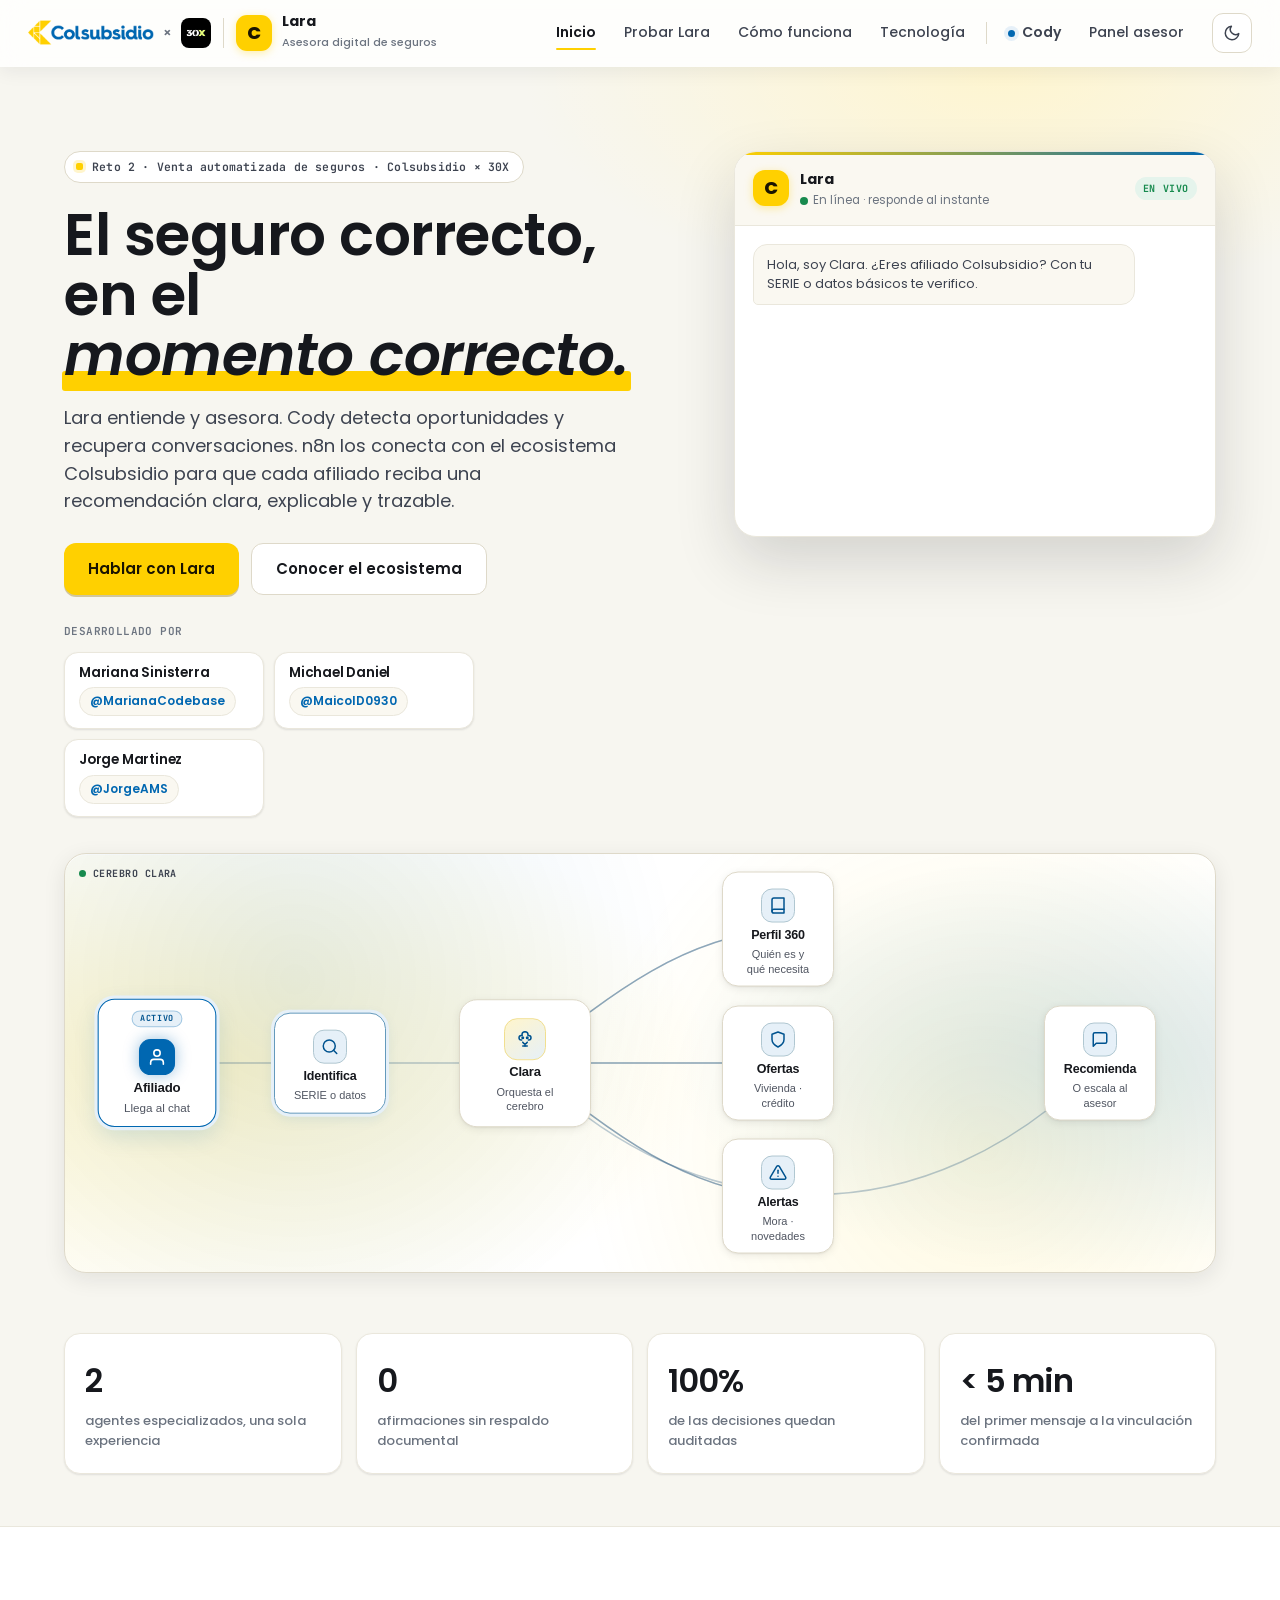
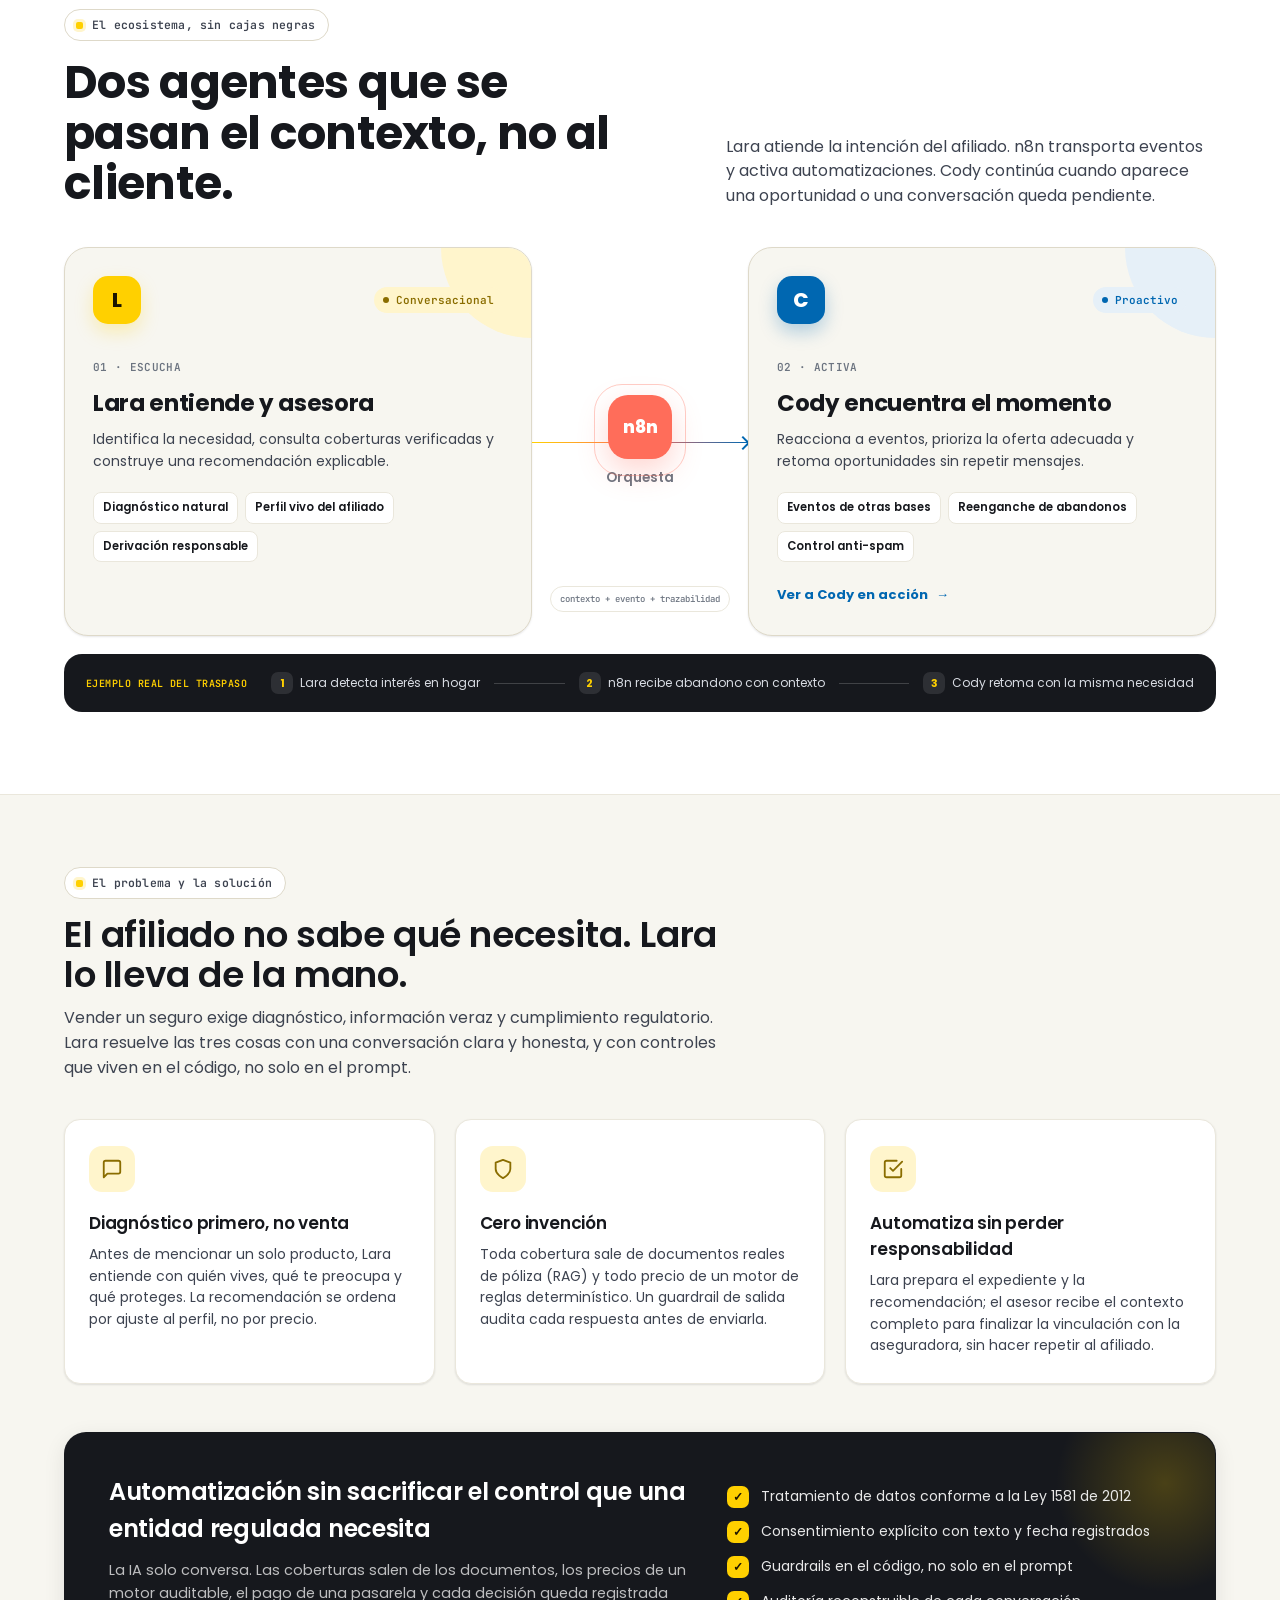
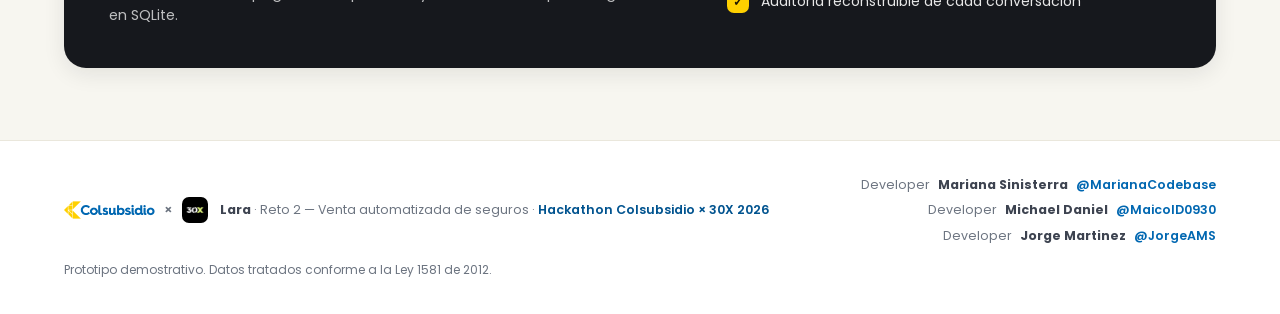
==== commit cbfb67ef: "style: adopta menu de Maicol y conserva Cody" ====
--- a/static/index.html
+++ b/static/index.html
@@ -13,7 +13,7 @@
 <link rel="preconnect" href="https://fonts.googleapis.com">
 <link rel="preconnect" href="https://fonts.gstatic.com" crossorigin>
 <link href="https://fonts.googleapis.com/css2?family=JetBrains+Mono:wght@500;600&family=Poppins:wght@400;500;600;700;800&display=swap" rel="stylesheet">
-<link rel="stylesheet" href="/static/css/styles.css">
+<link rel="stylesheet" href="/static/css/styles.css?v=nav-maicol-cody">
 <link rel="stylesheet" href="/static/css/arch.css">
 <link rel="stylesheet" href="/static/css/agent-flow.css">
 </head>
@@ -54,7 +54,6 @@
       <svg class="i-moon" width="18" height="18" viewBox="0 0 24 24" fill="none" stroke="currentColor" stroke-width="2" stroke-linecap="round" stroke-linejoin="round"><path d="M21 12.79A9 9 0 1 1 11.21 3 7 7 0 0 0 21 12.79z"/></svg>
       <svg class="i-sun" width="18" height="18" viewBox="0 0 24 24" fill="none" stroke="currentColor" stroke-width="2" stroke-linecap="round" stroke-linejoin="round"><circle cx="12" cy="12" r="4"/><path d="M12 2v2M12 20v2M4.9 4.9l1.4 1.4M17.7 17.7l1.4 1.4M2 12h2M20 12h2M4.9 19.1l1.4-1.4M17.7 6.3l1.4-1.4"/></svg>
     </button>
-    <button class="nav-cta" data-view="demo">Probar la demo</button>
   </div>
 </header>
 
@@ -671,7 +670,7 @@
   </div>
 </footer>
 
-<script src="/static/js/app.js"></script>
+<script src="/static/js/app.js?v=nav-maicol-cody"></script>
 <script src="/static/js/hero-live.js"></script>
 <script src="/static/js/arch.js"></script>
 <script src="/static/js/agent-flow.js"></script>
--- a/static/css/styles.css
+++ b/static/css/styles.css
@@ -137,12 +137,14 @@
 /* ---------- 3. Nav ---------- */
 header.nav{
   position:sticky;top:0;z-index:100;background:color-mix(in srgb,var(--surface) 82%,transparent);
-  backdrop-filter:blur(12px) saturate(1.4);border-bottom:1px solid transparent;
+  backdrop-filter:blur(12px) saturate(1.4);border-bottom:1px solid transparent;box-shadow:0 4px 18px rgba(24,31,42,.07);
   transition:border-color .25s,box-shadow .25s,background .25s;
 }
-header.nav.scrolled{border-bottom-color:var(--line);box-shadow:var(--shadow-sm)}
-.nav-inner{display:flex;align-items:center;gap:18px;height:66px;max-width:var(--maxw);margin:0 auto;padding:0 24px}
-.brandlock{display:flex;align-items:center;gap:14px}
+header.nav.scrolled{border-bottom-color:var(--line);box-shadow:0 8px 28px rgba(24,31,42,.12)}
+[data-theme="dark"] header.nav{box-shadow:0 4px 20px rgba(0,0,0,.2)}
+[data-theme="dark"] header.nav.scrolled{box-shadow:0 8px 30px rgba(0,0,0,.3)}
+.nav-inner{display:flex;align-items:center;gap:16px;height:66px;width:100%;margin:0 auto;padding:0 28px}
+.brandlock{display:flex;align-items:center;gap:12px;flex:0 0 auto;min-width:0}
 .cobrand{display:inline-flex;align-items:center;gap:9px;white-space:nowrap;font-weight:700;font-size:13.5px}
 .cobrand .wm{letter-spacing:-.2px}
 .cobrand .wm .co{color:var(--ink)}
@@ -154,31 +156,33 @@
 .logo-30x{height:30px;width:30px;border-radius:8px;display:block;object-fit:cover}
 [data-theme="dark"] .logo-30x{box-shadow:0 0 0 1px var(--line-2)}
 .vdiv{width:1px;height:30px;background:var(--line-2)}
-.product{display:flex;align-items:center;gap:10px}
+.product{display:flex;align-items:center;gap:10px;flex:0 0 auto;min-width:0}
 .product .mark,.hc-avatar{
   width:36px;height:36px;border-radius:11px;background:var(--brand);color:var(--brand-ink);display:grid;
   place-items:center;font-weight:800;font-size:18px;font-family:var(--font-display);
   box-shadow:0 2px 8px rgba(255,208,0,.35)
 }
+.product .mark{flex-shrink:0}
+.product>div:last-child{min-width:max-content}
 .product b{font-size:14px;font-weight:700;display:block;line-height:1.15}
-.product span{font-size:11px;color:var(--muted);font-weight:500}
-.nav-links{display:flex;gap:2px;margin-left:auto}
-.nav-links button{
+.product span{font-size:11px;color:var(--muted);font-weight:500;white-space:nowrap}
+.nav-links{display:flex;align-items:center;gap:4px;margin-left:auto;flex:0 0 auto;white-space:nowrap}
+.nav-links button,.nav-links a{
   background:none;border:none;font:inherit;font-size:14px;color:var(--ink-2);font-weight:500;
-  padding:8px 14px;border-radius:9px;cursor:pointer;transition:.16s;position:relative;
-}
-.nav-links button:hover{background:var(--surface-2);color:var(--ink)}
-.nav-links button.active{color:var(--ink);font-weight:600}
-.nav-links button.active::after{content:"";position:absolute;left:14px;right:14px;bottom:3px;height:2px;
-  border-radius:2px;background:var(--brand);animation:navUnderline .3s var(--ease-out)}
+  padding:8px 12px;border-radius:0;cursor:pointer;transition:color .16s;position:relative;
+  display:inline-flex;align-items:center;gap:7px;
+}
+.nav-links button:hover,.nav-links a:hover{color:var(--ink)}
+.nav-links button::after,.nav-links a::after{content:"";position:absolute;left:12px;right:12px;bottom:2px;height:2px;
+  border-radius:2px;background:var(--brand);transform:scaleX(0);transform-origin:center;transition:transform .2s var(--ease-out)}
+.nav-links button:hover::after,.nav-links a:hover::after,.nav-links button.active::after,.nav-links a.active::after{transform:scaleX(1)}
+.nav-links button.active,.nav-links a.active{color:var(--ink);font-weight:600}
+.nav-links button.active::after,.nav-links a.active::after{
+  animation:navUnderline .3s var(--ease-out)
+}
 @keyframes navUnderline{from{transform:scaleX(0)}to{transform:scaleX(1)}}
 .nav-divider{width:1px;height:22px;background:var(--line-2);margin:0 5px}
-.nav-links a{
-  display:inline-flex;align-items:center;gap:7px;padding:8px 11px;border-radius:9px;
-  font-size:13.5px;font-weight:600;color:var(--ink-2);transition:.16s
-}
-.nav-links a:hover{background:var(--surface-2);color:var(--ink)}
-.nav-agent-link{border:1px solid color-mix(in srgb,var(--accent) 22%,var(--line))}
+.nav-agent-link{font-weight:600!important}
 .nav-agent-dot{width:7px;height:7px;border-radius:50%;background:var(--accent);box-shadow:0 0 0 4px var(--accent-soft)}
 .nav-secondary-link{font-weight:500!important}
 .menu-toggle{
@@ -189,12 +193,6 @@
 .menu-toggle[aria-expanded="true"] span:nth-child(1){transform:translateY(6px) rotate(45deg)}
 .menu-toggle[aria-expanded="true"] span:nth-child(2){opacity:0}
 .menu-toggle[aria-expanded="true"] span:nth-child(3){transform:translateY(-6px) rotate(-45deg)}
-.nav-cta{
-  background:var(--brand);color:var(--brand-ink);border:none;font:inherit;font-weight:700;font-size:13.5px;
-  padding:10px 18px;border-radius:10px;cursor:pointer;transition:transform .16s var(--ease-out),box-shadow .16s;
-  box-shadow:0 2px 0 rgba(138,109,0,.3)
-}
-.nav-cta:hover{transform:translateY(-2px);box-shadow:0 8px 18px rgba(255,208,0,.4),0 2px 0 rgba(138,109,0,.3)}
 .theme-toggle{
   width:40px;height:40px;border-radius:11px;border:1px solid var(--line-2);background:var(--surface);
   color:var(--ink-2);display:grid;place-items:center;cursor:pointer;transition:.2s;flex-shrink:0;
@@ -594,6 +592,13 @@
 [data-reveal][data-reveal-delay="3"]{transition-delay:.24s}
 
 /* ---------- 10. Responsive ---------- */
+@media(max-width:1100px){
+  .nav-inner{padding:0 20px;gap:10px}
+  .product span{display:none}
+  .nav-links{gap:0}
+  .nav-links button,.nav-links a{padding-left:9px;padding-right:9px;font-size:13px}
+  .nav-links button::after,.nav-links a::after{left:9px;right:9px}
+}
 @media(max-width:960px){.demo-grid{grid-template-columns:1fr}.side{position:static}}
 @media(max-width:900px){
   .hero-grid{grid-template-columns:1fr;gap:40px}
@@ -609,7 +614,6 @@
   .compliance{grid-template-columns:1fr;padding:30px}
   .vdiv,.product span{display:none}
   .menu-toggle{display:block}
-  .nav-cta{display:none}
   .nav-links{
     display:none;position:absolute;top:58px;left:16px;right:16px;margin:0;padding:10px;
     background:var(--surface);border:1px solid var(--line);border-radius:16px;box-shadow:var(--shadow-lg);
@@ -617,6 +621,7 @@
   }
   .nav-links.open{display:flex;animation:viewIn .22s var(--ease-out)}
   .nav-links button,.nav-links a{justify-content:flex-start;width:100%;padding:12px 13px}
+  .nav-links button::after,.nav-links a::after{left:13px;right:auto;width:34px;bottom:6px}
   .nav-links button{text-align:left}
   .nav-divider{width:100%;height:1px;margin:4px 0}
   .ecosystem-intro{grid-template-columns:1fr;gap:16px}
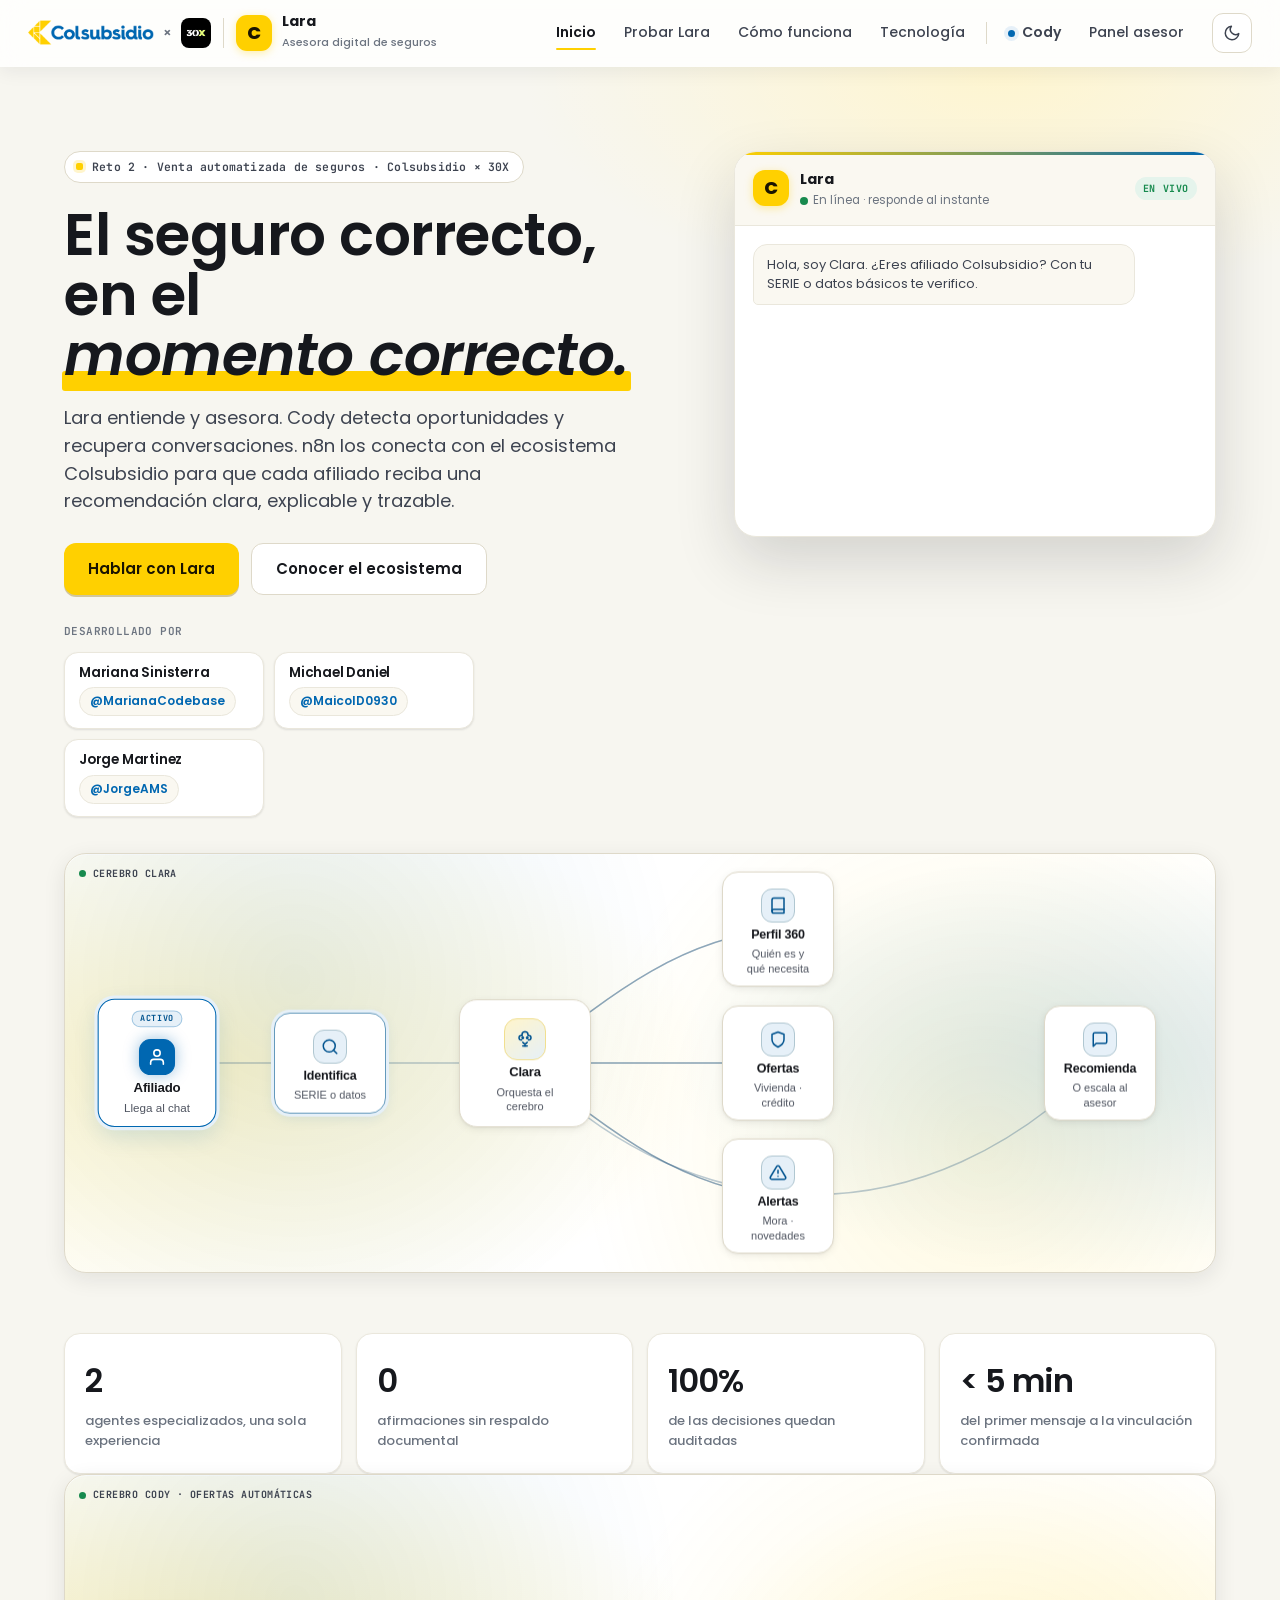
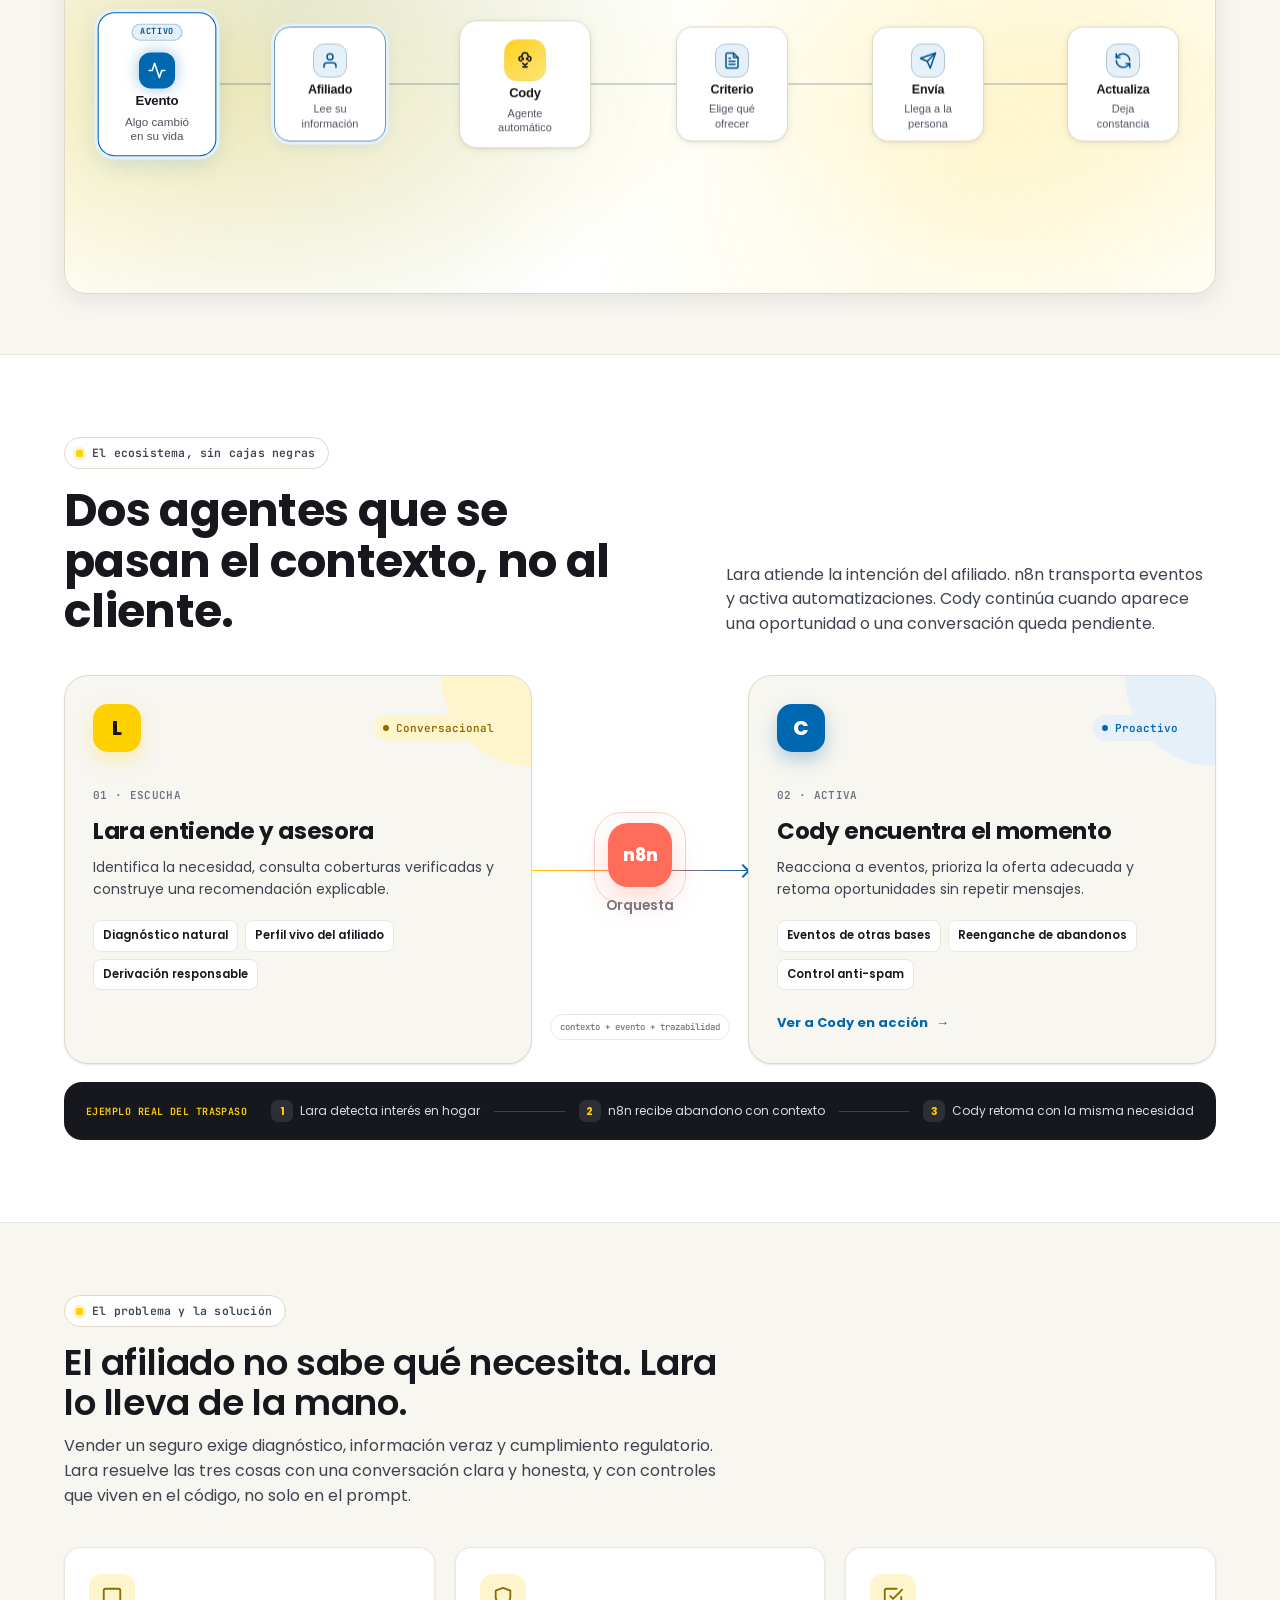
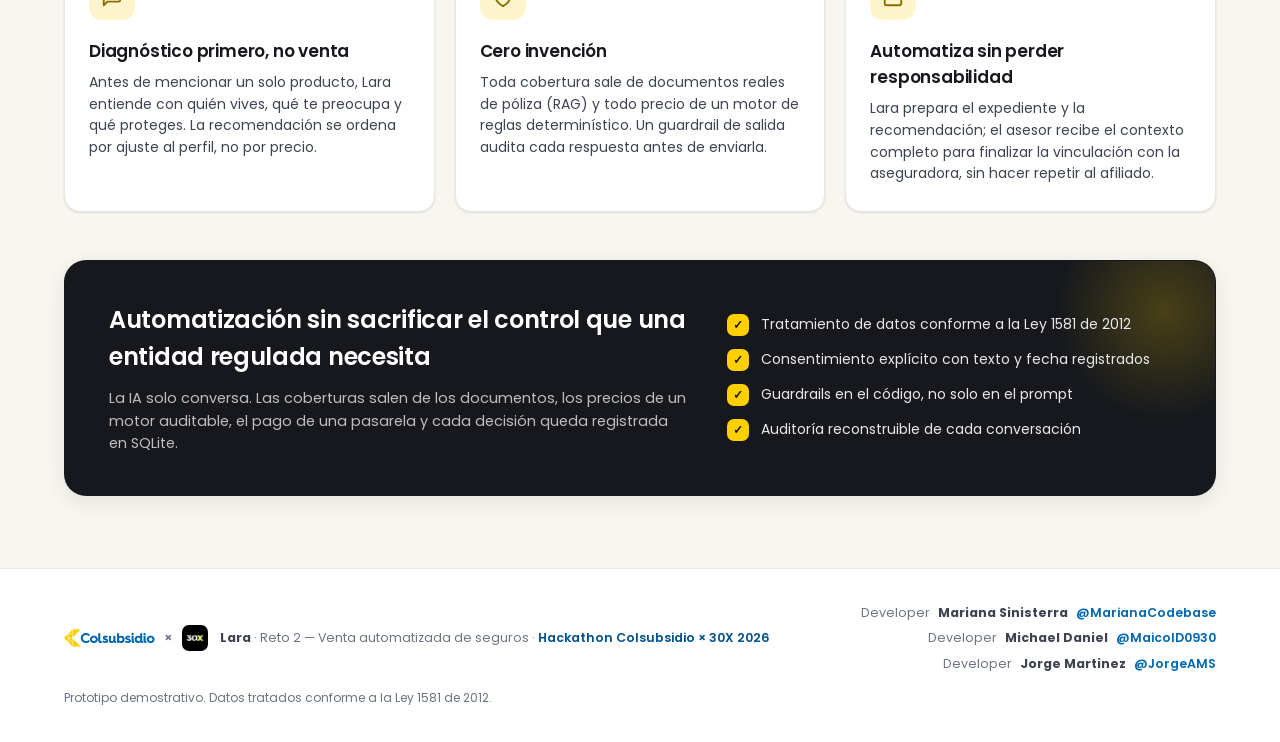
==== commit 786b6e1c: "Merge main into codex: resuelve conflictos de Lara y Cody" ====
--- a/static/index.html
+++ b/static/index.html
@@ -111,6 +111,10 @@
         <div class="kpi" data-reveal data-reveal-delay="3"><b>&lt; 5 min</b><span>del primer mensaje a la vinculación confirmada</span></div>
       </div>
     </div>
+
+    <div class="container">
+      <div class="agent-flow cody-flow" id="codyFlow" aria-label="Cerebro de Cody: evento, regla, envío y actualización"></div>
+    </div>
   </section>
 
   <section class="ecosystem-block" id="ecosistema">
@@ -671,8 +675,9 @@
 </footer>
 
 <script src="/static/js/app.js?v=nav-maicol-cody"></script>
-<script src="/static/js/hero-live.js"></script>
+<script src="/static/js/hero-live.js?v=lara-cody-merge"></script>
 <script src="/static/js/arch.js"></script>
-<script src="/static/js/agent-flow.js"></script>
+<script src="/static/js/agent-flow.js?v=lara-cody-merge"></script>
+<script src="/static/js/cody-flow.js?v=lara-cody-merge"></script>
 </body>
 </html>
--- a/static/css/agent-flow.css
+++ b/static/css/agent-flow.css
@@ -1,5 +1,5 @@
 /* =========================================================================
-   Clara · Agent Flow — panel vivo del agente (hero)
+   Lara · Agent Flow — panel vivo del agente (hero)
    Tokens: hereda --brand / --accent / superficies de styles.css
 ========================================================================= */
 
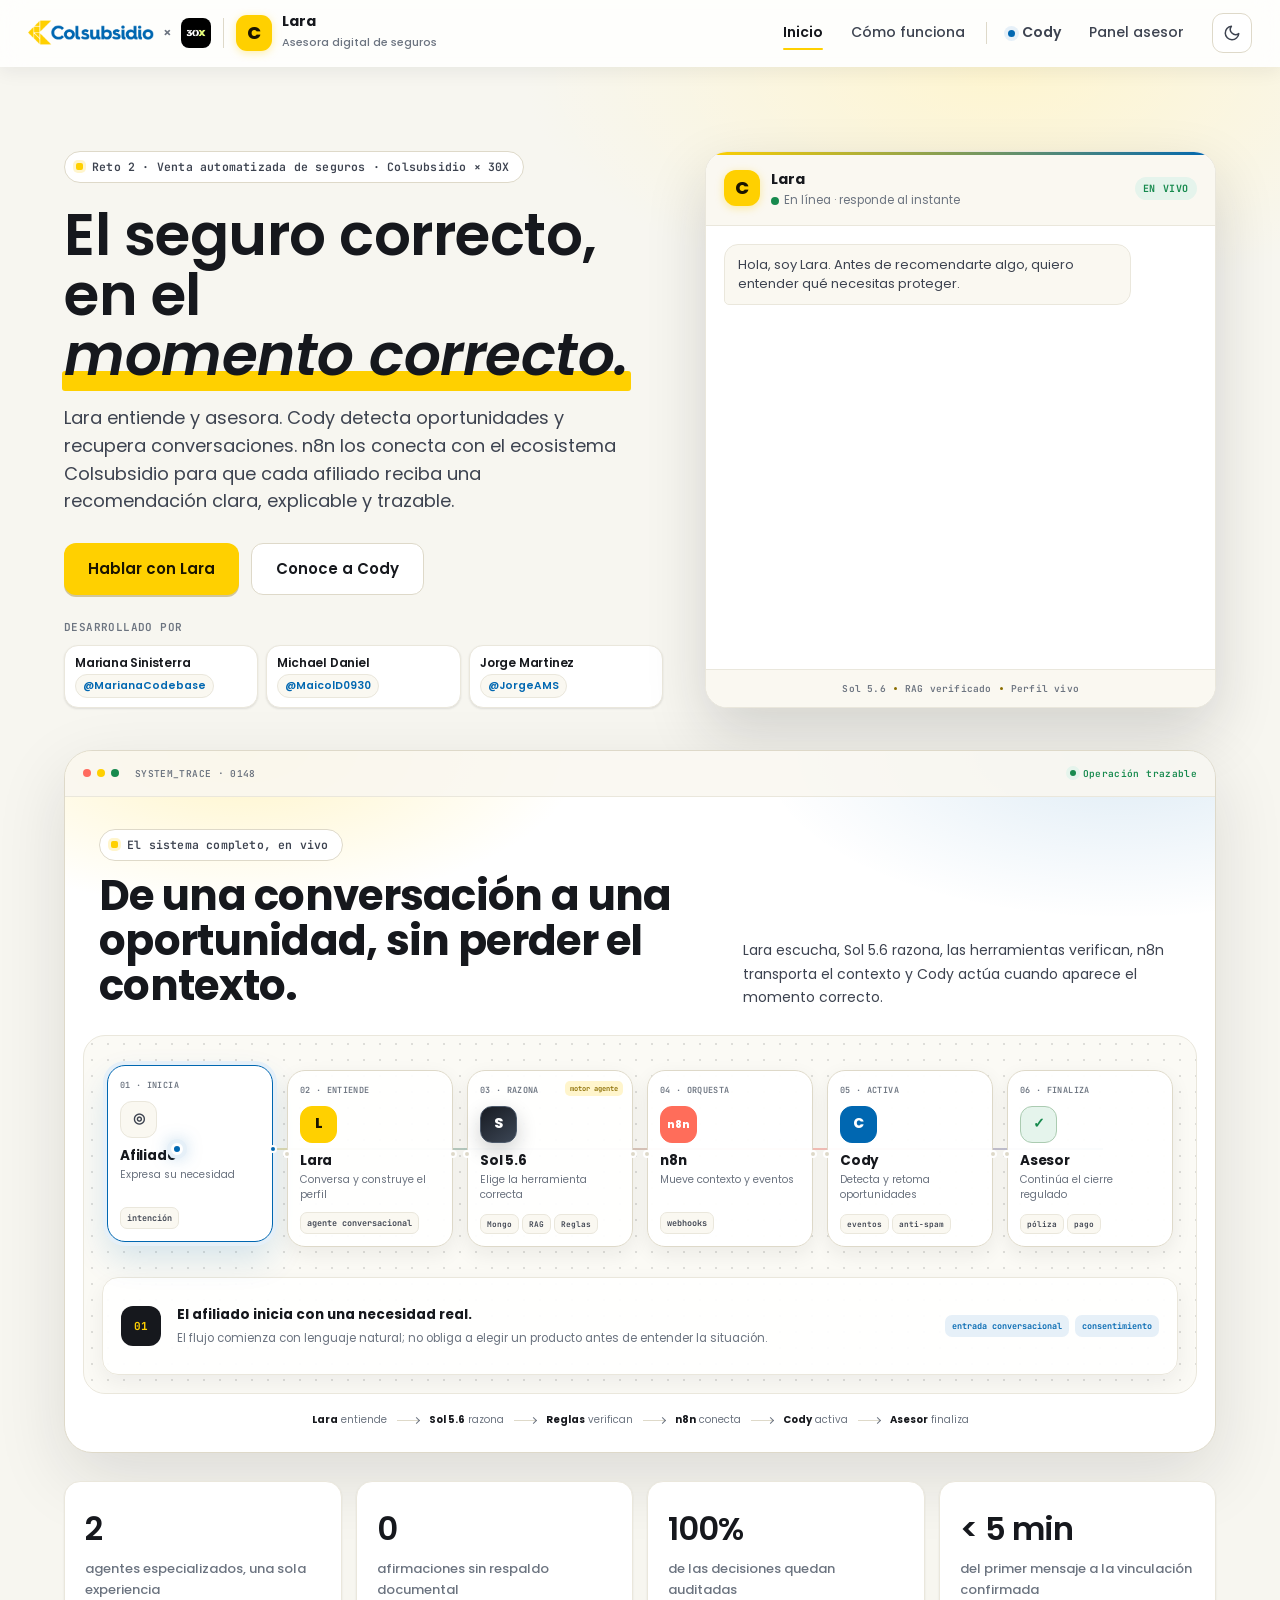
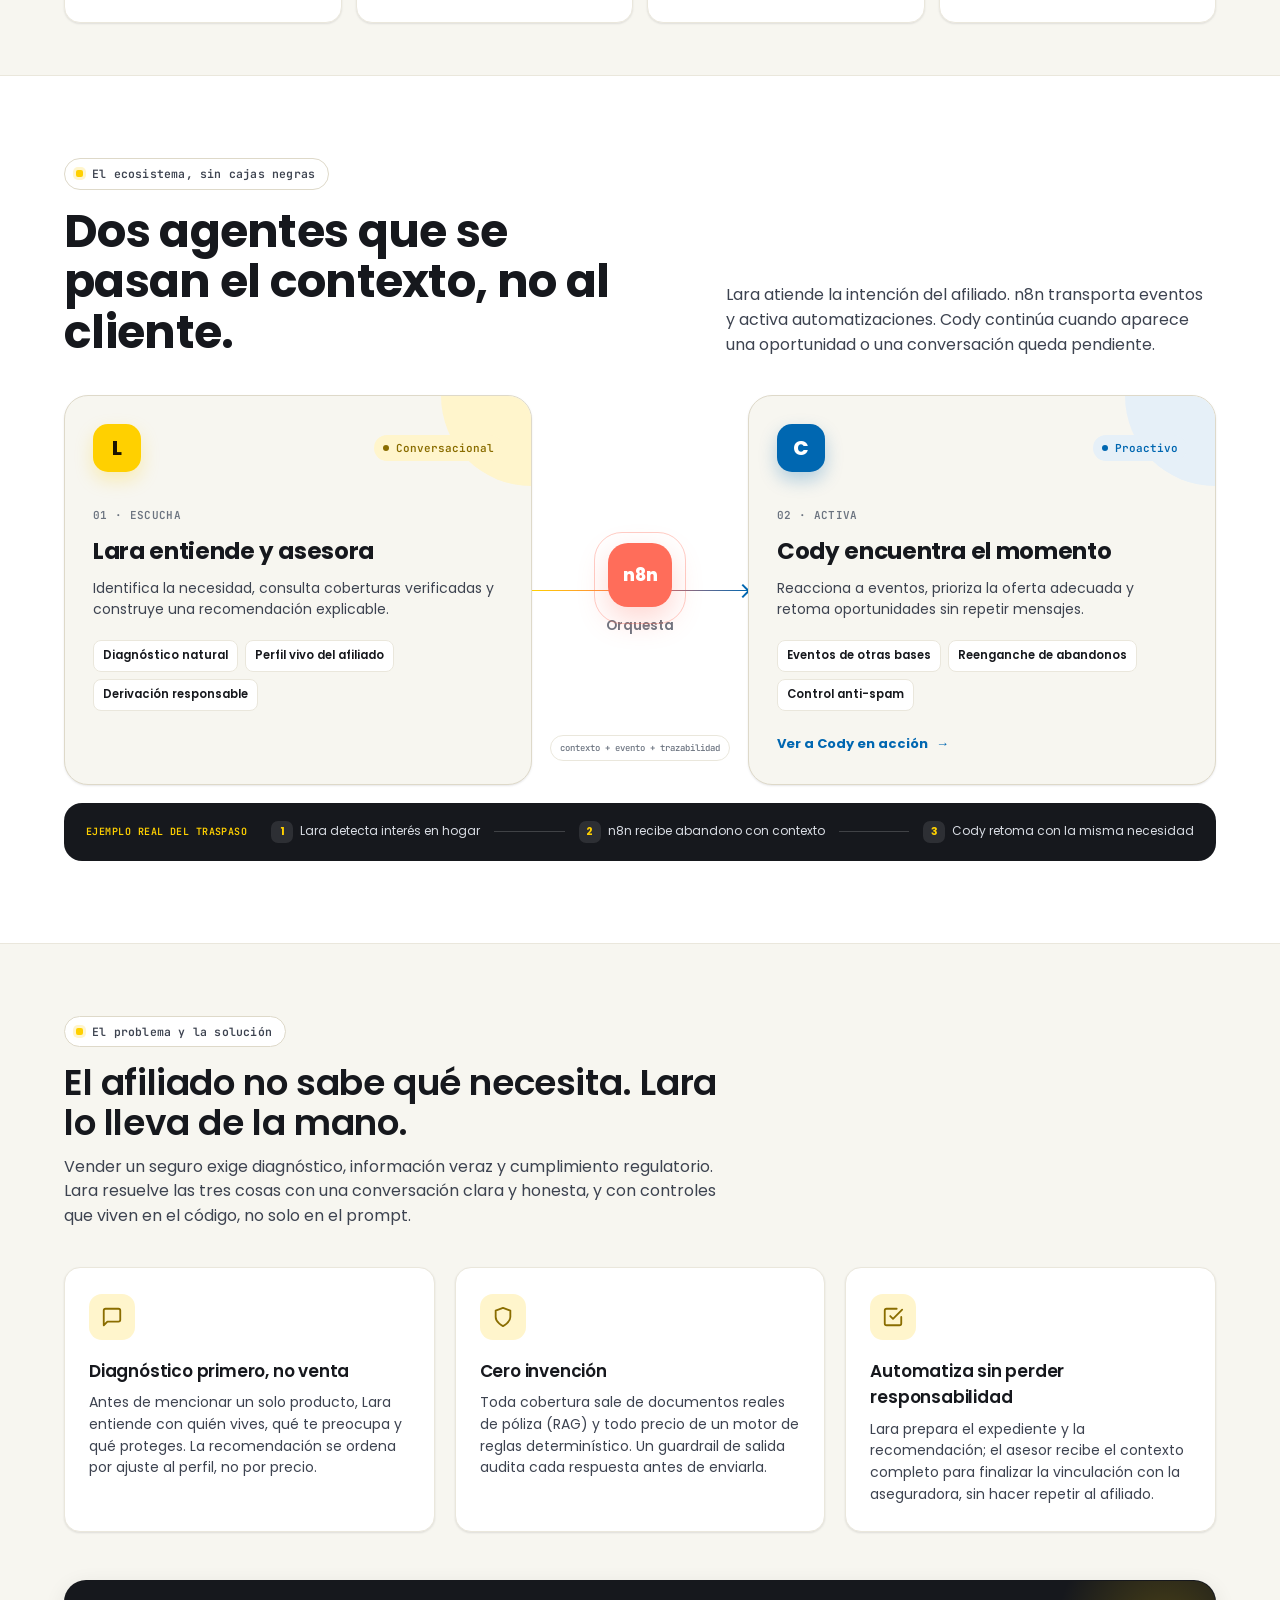
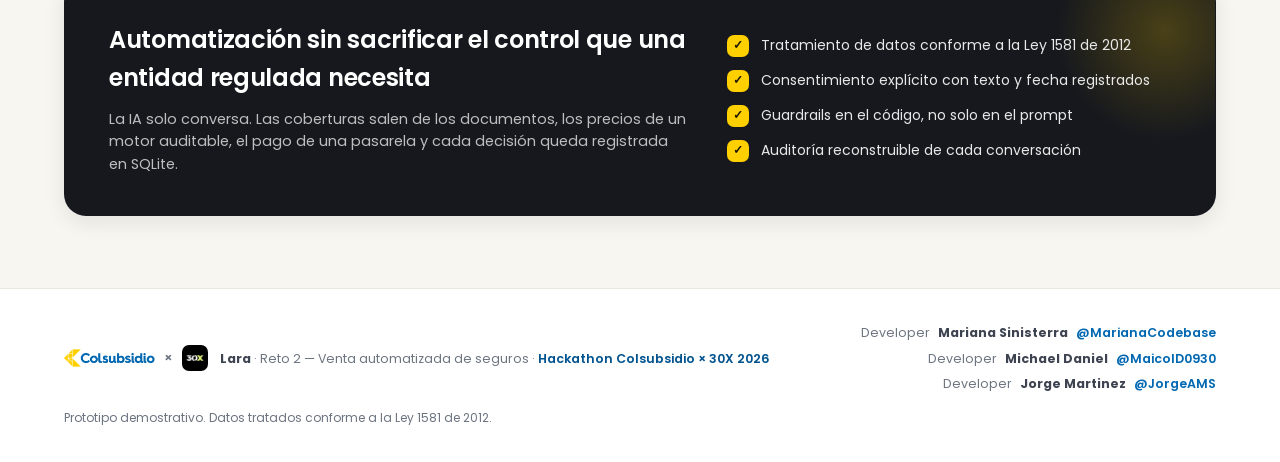
==== commit a425dbe9: "feat: rediseña experiencia visual de Lara y Cody" ====
--- a/static/index.html
+++ b/static/index.html
@@ -13,9 +13,9 @@
 <link rel="preconnect" href="https://fonts.googleapis.com">
 <link rel="preconnect" href="https://fonts.gstatic.com" crossorigin>
 <link href="https://fonts.googleapis.com/css2?family=JetBrains+Mono:wght@500;600&family=Poppins:wght@400;500;600;700;800&display=swap" rel="stylesheet">
-<link rel="stylesheet" href="/static/css/styles.css?v=nav-maicol-cody">
+<link rel="stylesheet" href="/static/css/styles.css?v=system-flow-3">
 <link rel="stylesheet" href="/static/css/arch.css">
-<link rel="stylesheet" href="/static/css/agent-flow.css">
+<link rel="stylesheet" href="/static/css/agent-flow.css?v=system-flow-3">
 </head>
 <body>
 
@@ -41,9 +41,7 @@
     </button>
     <nav class="nav-links" id="mainNav" aria-label="Navegación principal">
       <button data-view="inicio" class="active">Inicio</button>
-      <button data-view="demo">Probar Lara</button>
       <button data-scroll="ecosistema">Cómo funciona</button>
-      <button data-view="arquitectura">Tecnología</button>
       <span class="nav-divider" aria-hidden="true"></span>
       <a class="nav-agent-link" href="/ofertas" title="Cody: agente proactivo orquestado por n8n">
         <span class="nav-agent-dot"></span>Cody
@@ -69,7 +67,7 @@
           clara, explicable y trazable.</p>
         <div class="hero-actions">
           <button class="btn primary" data-view="demo">Hablar con Lara</button>
-          <button class="btn ghost" data-scroll="ecosistema">Conocer el ecosistema</button>
+          <a class="btn ghost" href="/ofertas">Conoce a Cody</a>
         </div>
         <div class="hero-dev">
           <span class="hero-dev-label">Desarrollado por</span>
@@ -89,31 +87,112 @@
           </ul>
         </div>
       </div>
-      <div class="hero-card" aria-hidden="true">
+      <div class="hero-card" aria-label="Conversación demostrativa con Lara">
         <div class="hc-head">
           <div class="hc-avatar">C</div>
           <div><b>Lara</b><br><small><span class="live-dot"></span> <span id="heroLiveStatus">En línea · responde al instante</span></small></div>
           <span class="hero-live-badge" aria-hidden="true">EN VIVO</span>
         </div>
         <div class="hc-body" id="heroLiveChat"></div>
+        <div class="hc-tech" aria-label="Tecnología de la conversación">
+          <span>Sol 5.6</span><i></i><span>RAG verificado</span><i></i><span>Perfil vivo</span>
+        </div>
       </div>
     </div>
 
     <div class="container">
-      <div class="agent-flow" id="agentFlow" aria-label="Cómo trabaja el agente Lara"></div>
-    </div>
-
-    <div class="container">
+      <section class="system-console" aria-labelledby="systemFlowTitle">
+        <div class="sf-toolbar">
+          <div class="sf-window-dots" aria-hidden="true"><i></i><i></i><i></i></div>
+          <span class="sf-trace">SYSTEM_TRACE · 0148</span>
+          <span class="sf-live"><i></i> Operación trazable</span>
+        </div>
+        <div class="sf-heading">
+          <div>
+            <span class="eyebrow">El sistema completo, en vivo</span>
+            <h2 id="systemFlowTitle">De una conversación a una oportunidad, sin perder el contexto.</h2>
+          </div>
+          <p>Lara escucha, Sol 5.6 razona, las herramientas verifican, n8n transporta el contexto y Cody actúa cuando aparece el momento correcto.</p>
+        </div>
+
+        <div class="sf-canvas">
+          <div class="sf-flow" id="systemFlow" role="list" aria-label="Flujo de Lara, Sol 5.6, n8n, Cody y el asesor">
+            <button class="sf-node is-active" type="button" role="listitem" data-sf-step="0" aria-pressed="true">
+              <span class="sf-port in" aria-hidden="true"></span><span class="sf-port out" aria-hidden="true"></span>
+              <span class="sf-step">01 · INICIA</span>
+              <span class="sf-icon user" aria-hidden="true">◎</span>
+              <strong>Afiliado</strong>
+              <small>Expresa su necesidad</small>
+              <span class="sf-chip">intención</span>
+            </button>
+            <button class="sf-node" type="button" role="listitem" data-sf-step="1" aria-pressed="false">
+              <span class="sf-port in" aria-hidden="true"></span><span class="sf-port out" aria-hidden="true"></span>
+              <span class="sf-step">02 · ENTIENDE</span>
+              <span class="sf-icon lara" aria-hidden="true">L</span>
+              <strong>Lara</strong>
+              <small>Conversa y construye el perfil</small>
+              <span class="sf-chip">agente conversacional</span>
+            </button>
+            <button class="sf-node sf-node-model" type="button" role="listitem" data-sf-step="2" aria-pressed="false">
+              <span class="sf-port in" aria-hidden="true"></span><span class="sf-port out" aria-hidden="true"></span>
+              <span class="sf-step">03 · RAZONA</span>
+              <span class="sf-icon model" aria-hidden="true">S</span>
+              <strong>Sol 5.6</strong>
+              <small>Elige la herramienta correcta</small>
+              <span class="sf-tools"><b>Mongo</b><b>RAG</b><b>Reglas</b></span>
+            </button>
+            <button class="sf-node sf-node-n8n" type="button" role="listitem" data-sf-step="3" aria-pressed="false">
+              <span class="sf-port in" aria-hidden="true"></span><span class="sf-port out" aria-hidden="true"></span>
+              <span class="sf-step">04 · ORQUESTA</span>
+              <span class="sf-icon n8n" aria-hidden="true">n8n</span>
+              <strong>n8n</strong>
+              <small>Mueve contexto y eventos</small>
+              <span class="sf-chip">webhooks</span>
+            </button>
+            <button class="sf-node sf-node-cody" type="button" role="listitem" data-sf-step="4" aria-pressed="false">
+              <span class="sf-port in" aria-hidden="true"></span><span class="sf-port out" aria-hidden="true"></span>
+              <span class="sf-step">05 · ACTIVA</span>
+              <span class="sf-icon cody" aria-hidden="true">C</span>
+              <strong>Cody</strong>
+              <small>Detecta y retoma oportunidades</small>
+              <span class="sf-tools"><b>eventos</b><b>anti-spam</b></span>
+            </button>
+            <button class="sf-node" type="button" role="listitem" data-sf-step="5" aria-pressed="false">
+              <span class="sf-port in" aria-hidden="true"></span><span class="sf-port out" aria-hidden="true"></span>
+              <span class="sf-step">06 · FINALIZA</span>
+              <span class="sf-icon advisor" aria-hidden="true">✓</span>
+              <strong>Asesor</strong>
+              <small>Continúa el cierre regulado</small>
+              <span class="sf-tools"><b>póliza</b><b>pago</b></span>
+            </button>
+            <span class="sf-signal" aria-hidden="true"></span>
+          </div>
+
+          <div class="sf-detail" id="systemFlowDetail" aria-live="polite">
+            <span class="sf-detail-index">01</span>
+            <div>
+              <strong>El afiliado inicia con una necesidad real.</strong>
+              <p>El flujo comienza con lenguaje natural; no obliga a elegir un producto antes de entender la situación.</p>
+            </div>
+            <div class="sf-detail-tags"><span>entrada conversacional</span><span>consentimiento</span></div>
+          </div>
+        </div>
+        <div class="sf-principle">
+          <span><b>Lara</b> entiende</span><i></i>
+          <span><b>Sol 5.6</b> razona</span><i></i>
+          <span><b>Reglas</b> verifican</span><i></i>
+          <span><b>n8n</b> conecta</span><i></i>
+          <span><b>Cody</b> activa</span><i></i>
+          <span><b>Asesor</b> finaliza</span>
+        </div>
+      </section>
+
       <div class="kpis">
         <div class="kpi" data-reveal><b>2</b><span>agentes especializados, una sola experiencia</span></div>
         <div class="kpi" data-reveal data-reveal-delay="1"><b>0</b><span>afirmaciones sin respaldo documental</span></div>
         <div class="kpi" data-reveal data-reveal-delay="2"><b>100%</b><span>de las decisiones quedan auditadas</span></div>
         <div class="kpi" data-reveal data-reveal-delay="3"><b>&lt; 5 min</b><span>del primer mensaje a la vinculación confirmada</span></div>
       </div>
-    </div>
-
-    <div class="container">
-      <div class="agent-flow cody-flow" id="codyFlow" aria-label="Cerebro de Cody: evento, regla, envío y actualización"></div>
     </div>
   </section>
 
@@ -675,9 +754,8 @@
 </footer>
 
 <script src="/static/js/app.js?v=nav-maicol-cody"></script>
-<script src="/static/js/hero-live.js?v=lara-cody-merge"></script>
+<script src="/static/js/hero-live.js?v=system-flow-3"></script>
 <script src="/static/js/arch.js"></script>
-<script src="/static/js/agent-flow.js?v=lara-cody-merge"></script>
-<script src="/static/js/cody-flow.js?v=lara-cody-merge"></script>
+<script src="/static/js/agent-flow.js?v=system-flow-3"></script>
 </body>
 </html>
--- a/static/css/styles.css
+++ b/static/css/styles.css
@@ -207,7 +207,7 @@
 .hero::before{content:"";position:absolute;inset:0 0 auto 0;height:520px;z-index:-1;
   background:radial-gradient(680px 340px at 78% 0%, var(--brand-soft), transparent 70%);opacity:.9}
 [data-theme="dark"] .hero::before{background:radial-gradient(680px 340px at 78% 0%, rgba(255,212,38,.12), transparent 70%)}
-.hero-grid{display:grid;grid-template-columns:1.12fr .88fr;gap:56px;align-items:start}
+.hero-grid{display:grid;grid-template-columns:1.08fr .92fr;gap:42px;align-items:stretch}
 .hero h1{font-family:var(--font-display);font-optical-sizing:auto;font-weight:600;
   font-size:clamp(38px,5vw,58px);line-height:1.04;letter-spacing:-.5px;margin:22px 0 18px}
 .hero h1 em{font-style:italic;font-weight:600;position:relative;white-space:nowrap;z-index:0}
@@ -262,21 +262,14 @@
 .proof-track span{display:flex;align-items:center;gap:7px}
 .proof-track b{display:grid;place-items:center;width:22px;height:22px;border-radius:7px;background:rgba(255,255,255,.1);color:var(--brand);font-size:11px}
 .proof-track i{height:1px;min-width:20px;flex:1;background:rgba(255,255,255,.18)}
-.hero-dev{
-  margin-top:28px;display:flex;flex-direction:column;align-items:flex-start;gap:12px;
-}
+.hero-dev{margin-top:24px;display:flex;flex-direction:column;align-items:flex-start;gap:9px}
 .hero-dev-label{
   font-family:var(--mono);font-size:11px;font-weight:600;letter-spacing:.4px;
   text-transform:uppercase;color:var(--muted);
 }
-.hero-dev-list{
-  list-style:none;margin:0;padding:0;
-  display:flex;flex-wrap:wrap;gap:10px;
-}
+.hero-dev-list{list-style:none;margin:0;padding:0;display:grid;grid-template-columns:repeat(3,minmax(0,1fr));gap:8px;width:100%}
 .hero-dev-person{
-  display:flex;flex-direction:column;gap:6px;
-  min-width:min(100%,200px);
-  padding:12px 14px;
+  display:flex;flex-direction:column;gap:4px;min-width:0;padding:9px 10px;
   background:var(--surface);border:1px solid var(--line);border-radius:14px;
   box-shadow:var(--shadow-sm);
   transition:border-color .2s,box-shadow .2s;
@@ -285,26 +278,26 @@
   border-color:color-mix(in srgb,var(--brand) 45%,var(--line));
   box-shadow:var(--shadow);
 }
-.hero-dev .who{
-  font-size:13.5px;font-weight:600;color:var(--ink);letter-spacing:-.2px;line-height:1.25;
-}
+.hero-dev .who{font-size:12px;font-weight:600;color:var(--ink);letter-spacing:-.2px;line-height:1.25;white-space:nowrap;overflow:hidden;text-overflow:ellipsis}
 .hero-dev .handle{
   display:inline-flex;align-items:center;align-self:flex-start;
   background:var(--surface-2);border:1px solid var(--line);
-  padding:4px 10px;border-radius:999px;font-size:12px;font-weight:600;
+  padding:3px 7px;border-radius:999px;font-size:10.5px;font-weight:600;
   color:var(--accent);transition:border-color .15s,background .15s,color .15s;
 }
 .hero-dev .handle:hover{
   border-color:var(--accent);background:var(--accent-soft);color:var(--accent);
 }
 @media(max-width:560px){
-  .hero-dev-list{flex-direction:column;width:100%}
-  .hero-dev-person{min-width:0;width:100%}
+  .hero-dev-list{display:flex;flex-wrap:nowrap;overflow-x:auto;padding-bottom:4px;scrollbar-width:none}
+  .hero-dev-list::-webkit-scrollbar{display:none}
+  .hero-dev-person{min-width:160px}
 }
 
 /* Hero card = signature (verificación en vivo) */
 .hero-card{background:var(--surface);border:1px solid var(--line);border-radius:var(--r-lg);
-  box-shadow:var(--shadow-lg);overflow:hidden;position:relative}
+  box-shadow:var(--shadow-lg);overflow:hidden;position:relative;display:flex;flex-direction:column;
+  min-height:470px;align-self:stretch}
 .hero-card::before{content:"";position:absolute;top:0;left:0;right:0;height:3px;
   background:linear-gradient(90deg,var(--brand),var(--accent))}
 .hc-head{display:flex;align-items:center;gap:11px;padding:15px 18px;border-bottom:1px solid var(--line);background:var(--surface-2)}
@@ -321,7 +314,7 @@
 @keyframes pulse{0%{box-shadow:0 0 0 0 rgba(23,138,78,.45)}70%{box-shadow:0 0 0 7px rgba(23,138,78,0)}100%{box-shadow:0 0 0 0 rgba(23,138,78,0)}}
 .hc-body{
   padding:18px;display:flex;flex-direction:column;gap:11px;
-  height:310px;min-height:310px;max-height:310px;
+  height:auto;min-height:330px;max-height:390px;flex:1;
   overflow-x:hidden;overflow-y:auto;justify-content:flex-start;
   scrollbar-width:none; /* Firefox */
   -ms-overflow-style:none; /* IE/Edge legacy */
@@ -339,6 +332,12 @@
   font-family:var(--mono);color:var(--ok);background:var(--ok-soft);padding:2px 7px;border-radius:999px;
   opacity:0;transform:scale(.92);transition:opacity .35s var(--ease-out) .2s,transform .35s var(--ease-out) .2s}
 .hero-card .mini.in .stamp{opacity:1;transform:none}
+.hc-tech{
+  display:flex;align-items:center;justify-content:center;gap:8px;min-height:38px;padding:8px 14px;
+  border-top:1px solid var(--line);background:var(--surface-2);
+  font:600 9.5px var(--mono);letter-spacing:.2px;color:var(--muted);white-space:nowrap;margin-top:auto
+}
+.hc-tech i{width:3px;height:3px;border-radius:50%;background:var(--brand-deep)}
 
 .hero-card .typing{
   align-self:flex-start;display:flex;gap:5px;padding:12px 15px;background:var(--surface-2);
@@ -350,7 +349,7 @@
 .hero-card .typing i:nth-child(2){animation-delay:.18s}
 .hero-card .typing i:nth-child(3){animation-delay:.36s}
 
-.kpis{display:grid;grid-template-columns:repeat(4,1fr);gap:14px;margin-top:60px;position:relative;z-index:1}
+.kpis{display:grid;grid-template-columns:repeat(4,1fr);gap:14px;margin-top:28px;position:relative;z-index:1}
 .kpi{background:var(--surface);border:1px solid var(--line);border-radius:var(--r);padding:22px 20px;
   box-shadow:var(--shadow-sm);position:relative;overflow:hidden;
   transition:transform .45s ease,border-color .45s ease,box-shadow .45s ease}
@@ -603,6 +602,7 @@
 @media(max-width:900px){
   .hero-grid{grid-template-columns:1fr;gap:40px}
   .hero{padding:64px 0 44px}
+  .hero-card{min-height:440px}
   .agent-journey{grid-template-columns:1fr}
   .journey-bridge{min-height:130px}
   .bridge-line{top:50%;left:50%;right:auto;width:1px;height:130px;background:linear-gradient(var(--brand),#ff6d5a,var(--accent))}
--- a/static/css/agent-flow.css
+++ b/static/css/agent-flow.css
@@ -1,484 +1,152 @@
-/* =========================================================================
-   Lara · Agent Flow — panel vivo del agente (hero)
-   Tokens: hereda --brand / --accent / superficies de styles.css
-========================================================================= */
+/* Sistema Lara + Cody: canvas estable inspirado en n8n y superficies tipo iOS. */
+.system-console{
+  margin-top:42px;border:1px solid var(--line-2);border-radius:28px;overflow:hidden;
+  background:var(--surface);box-shadow:0 24px 70px rgba(22,24,29,.12),inset 0 1px 0 rgba(255,255,255,.85);
+  position:relative;isolation:isolate
+}
+.system-console::before{
+  content:"";position:absolute;inset:0 0 auto;height:240px;z-index:-1;pointer-events:none;
+  background:
+    radial-gradient(480px 220px at 15% 0%,color-mix(in srgb,var(--brand) 22%,transparent),transparent 72%),
+    radial-gradient(520px 240px at 92% 0%,color-mix(in srgb,var(--accent) 13%,transparent),transparent 70%)
+}
+[data-theme="dark"] .system-console{background:#111720;border-color:rgba(255,255,255,.1);box-shadow:0 28px 80px rgba(0,0,0,.38)}
+.sf-toolbar{
+  height:46px;padding:0 18px;display:flex;align-items:center;gap:14px;
+  border-bottom:1px solid var(--line);background:color-mix(in srgb,var(--surface-2) 88%,transparent);
+  font:600 9.5px var(--mono);color:var(--muted);letter-spacing:.35px
+}
+.sf-window-dots{display:flex;gap:6px}
+.sf-window-dots i{width:8px;height:8px;border-radius:50%;background:#ff6b5f}
+.sf-window-dots i:nth-child(2){background:var(--brand)}
+.sf-window-dots i:nth-child(3){background:var(--ok)}
+.sf-trace{padding-left:2px}
+.sf-live{margin-left:auto;display:inline-flex;align-items:center;gap:7px;color:var(--ok)}
+.sf-live i{width:6px;height:6px;border-radius:50%;background:var(--ok);box-shadow:0 0 0 4px var(--ok-soft);animation:sfLive 1.8s ease-in-out infinite}
+@keyframes sfLive{50%{box-shadow:0 0 0 7px transparent}}
 
-.agent-flow{
-  --af-pad:14px;
-  --af-node-w:112px;
-  --af-agent-w:132px;
-  margin-top:36px;
-  margin-bottom:8px;
-  width:100%;
-  max-width:100%;
-  aspect-ratio:2.35 / 1;
-  min-height:280px;
-  max-height:420px;
-  position:relative;
-  border-radius:22px;
-  overflow:visible;
-  isolation:isolate;
-  z-index:12;
-  background:
-    radial-gradient(80% 120% at 12% 50%, color-mix(in srgb,var(--brand) 22%,transparent), transparent 55%),
-    radial-gradient(70% 100% at 88% 50%, color-mix(in srgb,var(--accent) 16%,transparent), transparent 50%),
-    #ffffff;
-  border:1px solid var(--line-2);
-  box-shadow:var(--shadow), inset 0 1px 0 rgba(255,255,255,.8);
+.sf-heading{
+  display:grid;grid-template-columns:1.15fr .85fr;gap:52px;align-items:end;padding:32px 34px 26px
 }
-[data-theme="dark"] .agent-flow{
-  background:
-    radial-gradient(80% 120% at 12% 50%, rgba(255,212,38,.11), transparent 55%),
-    radial-gradient(70% 100% at 88% 50%, rgba(77,159,230,.12), transparent 50%),
-    #151a23;
-  border-color:rgba(255,255,255,.1);
-  box-shadow:var(--shadow-lg), inset 0 1px 0 rgba(255,255,255,.06);
+.sf-heading .eyebrow{margin-bottom:12px}
+.sf-heading h2{font-size:clamp(27px,3.3vw,42px);line-height:1.08;letter-spacing:-.7px;margin:0;max-width:720px}
+.sf-heading>p{margin:0;color:var(--ink-2);font-size:14px;line-height:1.65;max-width:480px}
+
+.sf-canvas{
+  margin:0 18px 18px;padding:26px 18px 18px;border:1px solid var(--line);
+  border-radius:22px;background-color:color-mix(in srgb,var(--surface-2) 72%,var(--surface));
+  background-image:radial-gradient(color-mix(in srgb,var(--ink) 13%,transparent) .75px,transparent .75px);
+  background-size:16px 16px;overflow:hidden
 }
+[data-theme="dark"] .sf-canvas{
+  background-color:#0d1219;background-image:radial-gradient(rgba(255,255,255,.11) .75px,transparent .75px)
+}
+.sf-flow{
+  --sf-progress:0;display:grid;grid-template-columns:repeat(6,minmax(0,1fr));gap:14px;
+  position:relative;padding:8px 5px 12px
+}
+.sf-flow::before{
+  content:"";position:absolute;left:7%;right:7%;top:86px;height:2px;z-index:0;
+  background:linear-gradient(90deg,var(--brand),color-mix(in srgb,var(--accent) 70%,var(--brand)),#ff6d5a,var(--accent));
+  opacity:.42
+}
+.sf-signal{
+  position:absolute;left:calc(7% + (86% / 5 * var(--sf-progress)));top:81px;z-index:4;
+  width:12px;height:12px;border:3px solid var(--surface);border-radius:50%;background:var(--accent);
+  box-shadow:0 0 0 4px var(--accent-soft),0 0 18px color-mix(in srgb,var(--accent) 62%,transparent);
+  transform:translateX(-50%);transition:left .55s cubic-bezier(.22,1,.36,1),background .3s
+}
+.sf-node{
+  appearance:none;font:inherit;color:inherit;position:relative;z-index:1;min-width:0;min-height:164px;
+  padding:13px 12px 12px;text-align:left;border:1px solid var(--line-2);border-radius:18px;
+  background:color-mix(in srgb,var(--surface) 95%,transparent);box-shadow:0 7px 20px rgba(22,24,29,.07);
+  display:flex;flex-direction:column;align-items:flex-start;cursor:pointer;
+  transition:transform .28s var(--ease-out),border-color .28s,box-shadow .28s,background .28s
+}
+.sf-node:hover,.sf-node:focus-visible{transform:translateY(-4px);border-color:var(--accent);outline:none;box-shadow:0 14px 30px rgba(22,24,29,.13)}
+.sf-node.is-active{
+  transform:translateY(-5px);border-color:var(--accent);background:var(--surface);
+  box-shadow:0 0 0 4px var(--accent-soft),0 16px 34px rgba(0,103,177,.16)
+}
+[data-theme="dark"] .sf-node{background:#151c26;border-color:rgba(255,255,255,.12);box-shadow:0 8px 24px rgba(0,0,0,.22)}
+[data-theme="dark"] .sf-node.is-active{background:#18202b}
+.sf-port{
+  position:absolute;top:79px;width:8px;height:8px;border-radius:50%;border:2px solid var(--surface);
+  background:var(--line-2);z-index:3
+}
+.sf-port.in{left:-5px}.sf-port.out{right:-5px}
+.sf-node:first-of-type .sf-port.in,.sf-node:nth-of-type(6) .sf-port.out{display:none}
+.sf-node.is-active .sf-port{background:var(--accent)}
+.sf-step{font:600 8.5px var(--mono);letter-spacing:.35px;color:var(--muted);margin-bottom:10px}
+.sf-icon{
+  width:37px;height:37px;border-radius:12px;display:grid;place-items:center;margin-bottom:10px;
+  font-weight:800;font-size:14px;background:var(--surface-2);color:var(--ink-2);border:1px solid var(--line)
+}
+.sf-icon.lara{background:var(--brand);color:var(--brand-ink);border-color:var(--brand)}
+.sf-icon.model{background:linear-gradient(145deg,#171b22,#3c4655);color:#fff;border-color:#4c596a;box-shadow:0 8px 20px rgba(20,25,32,.2)}
+.sf-icon.n8n{background:#ff6d5a;color:#fff;border-color:#ff6d5a;font-size:10px}
+.sf-icon.cody{background:var(--accent);color:#fff;border-color:var(--accent)}
+.sf-icon.advisor{background:var(--ok-soft);color:var(--ok);border-color:color-mix(in srgb,var(--ok) 30%,var(--line))}
+.sf-node strong{font-size:13.5px;line-height:1.2;letter-spacing:-.2px}
+.sf-node small{font-size:10.5px;line-height:1.4;color:var(--muted);margin:4px 0 10px}
+.sf-chip,.sf-tools b{
+  margin-top:auto;font:600 8.5px var(--mono);color:var(--ink-2);background:var(--surface-2);
+  border:1px solid var(--line);border-radius:7px;padding:4px 6px;white-space:nowrap
+}
+.sf-tools{display:flex;align-items:center;gap:3px;margin-top:auto;max-width:100%;flex-wrap:wrap}
+.sf-tools b{margin:0;font-size:7.8px}
+.sf-node-model::after{
+  content:"motor agente";position:absolute;right:9px;top:10px;font:600 7px var(--mono);
+  color:var(--brand-deep);background:var(--brand-soft);padding:3px 5px;border-radius:5px
+}
+.sf-node-n8n.is-active{border-color:#ff6d5a;box-shadow:0 0 0 4px rgba(255,109,90,.12),0 16px 34px rgba(255,109,90,.14)}
+.sf-node-cody.is-active{border-color:var(--accent)}
 
-.agent-flow::before{
-  content:"";position:absolute;inset:0;pointer-events:none;z-index:0;border-radius:inherit;
-  background:
-    radial-gradient(circle at 20% 30%, color-mix(in srgb,var(--accent) 10%,transparent), transparent 40%),
-    radial-gradient(circle at 80% 70%, color-mix(in srgb,var(--brand) 12%,transparent), transparent 42%);
-  opacity:1;
+.sf-detail{
+  min-height:98px;margin-top:18px;padding:17px 18px;display:grid;grid-template-columns:auto minmax(0,1fr) auto;
+  gap:16px;align-items:center;border:1px solid var(--line);border-radius:16px;background:color-mix(in srgb,var(--surface) 94%,transparent);
+  box-shadow:0 8px 22px rgba(22,24,29,.06);transition:opacity .18s,transform .18s
 }
+.sf-detail.is-changing{opacity:.35;transform:translateY(3px)}
+.sf-detail-index{
+  width:40px;height:40px;border-radius:12px;display:grid;place-items:center;background:var(--ink);color:var(--brand);
+  font:700 11px var(--mono)
+}
+[data-theme="dark"] .sf-detail-index{background:#070a0f}
+.sf-detail strong{display:block;font-size:13.5px;margin-bottom:4px}
+.sf-detail p{margin:0;color:var(--muted);font-size:11.5px;line-height:1.5}
+.sf-detail-tags{display:flex;justify-content:flex-end;gap:6px;flex-wrap:wrap;max-width:260px}
+.sf-detail-tags span{font:600 8.5px var(--mono);padding:5px 7px;border-radius:7px;background:var(--accent-soft);color:var(--accent)}
 
-.af-label{
-  position:absolute;top:12px;left:14px;z-index:5;
-  display:inline-flex;align-items:center;gap:7px;
-  font-family:var(--mono);font-size:10px;font-weight:700;letter-spacing:.45px;
-  text-transform:uppercase;color:var(--ink-2);
-  pointer-events:none;
+.sf-principle{
+  display:flex;align-items:center;justify-content:center;gap:10px;flex-wrap:wrap;padding:0 28px 24px;
+  color:var(--muted);font-size:10px
 }
-.af-label .af-live{
-  width:7px;height:7px;border-radius:50%;background:var(--ok);
-  box-shadow:0 0 0 0 color-mix(in srgb,var(--ok) 55%,transparent);
-  animation:afLive 1.8s ease-out infinite;
-}
-@keyframes afLive{
-  0%{box-shadow:0 0 0 0 color-mix(in srgb,var(--ok) 50%,transparent)}
-  70%{box-shadow:0 0 0 8px transparent}
-  100%{box-shadow:0 0 0 0 transparent}
-}
+.sf-principle span{white-space:nowrap}.sf-principle b{color:var(--ink)}
+.sf-principle i{width:22px;height:1px;background:var(--line-2);position:relative}
+.sf-principle i::after{content:"";position:absolute;right:0;top:-2px;width:4px;height:4px;border-top:1px solid var(--muted);border-right:1px solid var(--muted);transform:rotate(45deg)}
 
-.af-stage{
-  position:absolute;inset:0;z-index:1;
-}
-
-.af-wires{
-  position:absolute;inset:0;width:100%;height:100%;
-  pointer-events:none;overflow:visible;
-}
-.af-wires .af-edge{
-  fill:none;
-  stroke:color-mix(in srgb, var(--ink-2) 22%, var(--accent) 18%);
-  stroke-width:1.5;
-  stroke-linecap:round;
-  vector-effect:non-scaling-stroke;
-  opacity:.75;
-  transition:stroke .35s, opacity .35s, filter .35s;
-}
-.af-wires .af-edge.is-lit{
-  stroke:var(--accent);
-  opacity:1;
-  stroke-width:2.4;
-  filter:drop-shadow(0 0 3px color-mix(in srgb,var(--accent) 45%,transparent));
-}
-.af-wires .af-edge.is-return.is-lit{
-  stroke:var(--brand-deep);
-  filter:drop-shadow(0 0 3px color-mix(in srgb,var(--brand) 45%,transparent));
-}
-[data-theme="dark"] .af-wires .af-edge{
-  stroke:rgba(183,191,204,.45);
-  opacity:.75;
-}
-[data-theme="dark"] .af-wires .af-edge.is-return.is-lit{stroke:var(--brand)}
-
-.af-particle{
-  fill:var(--accent);
-  filter:drop-shadow(0 0 5px color-mix(in srgb,var(--accent) 80%,transparent));
-  opacity:0;
-  pointer-events:none;
-}
-.af-particle.is-on{opacity:1}
-.af-particle.is-return{
-  fill:var(--brand-deep);
-  filter:drop-shadow(0 0 5px color-mix(in srgb,var(--brand) 75%,transparent));
-}
-[data-theme="dark"] .af-particle.is-return{fill:var(--brand)}
-
-.af-node{
-  --glow:transparent;
-  position:absolute;
-  width:var(--af-node-w);
-  transform:translate(-50%,-50%) scale(1);
-  border-radius:16px;
-  padding:11px 10px 10px;
-  background:#ffffff;
-  border:1.5px solid var(--line-2);
-  box-shadow:0 2px 8px rgba(22,24,29,.08), 0 1px 2px rgba(22,24,29,.06);
-  display:flex;flex-direction:column;align-items:center;gap:5px;
-  text-align:center;
-  cursor:pointer;
-  z-index:2;
-  transition:
-    transform .35s var(--ease-out),
-    box-shadow .35s,
-    border-color .3s,
-    opacity .35s,
-    background .3s,
-    filter .35s;
-  will-change:transform;
-}
-[data-theme="dark"] .af-node{
-  background:var(--surface);
-  border-color:var(--line);
-  box-shadow:var(--shadow-sm);
-}
-.af-node .af-ico{
-  width:34px;height:34px;border-radius:11px;
-  display:grid;place-items:center;
-  background:var(--accent-soft);
-  color:var(--accent-d);
-  border:1px solid color-mix(in srgb,var(--accent) 25%, var(--line));
-  transition:transform .4s var(--ease-out), background .3s, color .3s, box-shadow .3s;
-}
-[data-theme="dark"] .af-node .af-ico{
-  background:var(--surface-2);
-  color:var(--accent);
-  border-color:var(--line);
-}
-.af-node .af-ico svg{width:18px;height:18px}
-.af-node .af-name{
-  font-size:12.5px;font-weight:700;letter-spacing:-.2px;color:var(--ink);line-height:1.15;
-}
-.af-node .af-hint{
-  font-size:11px;color:var(--ink-2);line-height:1.3;font-weight:500;
-  max-width:12ch;opacity:.9;
-}
-.af-node .af-status{
-  position:static;
-  order:-1;
-  align-self:center;
-  font-family:var(--mono);font-size:8px;font-weight:700;letter-spacing:.35px;
-  text-transform:uppercase;color:var(--accent-d);
-  background:var(--accent-soft);
-  border:1px solid color-mix(in srgb,var(--accent) 30%, transparent);
-  border-radius:999px;
-  padding:2px 7px;
-  line-height:1.2;
-  max-width:100%;
-  white-space:nowrap;
-  opacity:0;
-  max-height:0;
-  margin:0;
-  padding-top:0;padding-bottom:0;border-width:0;
-  overflow:hidden;
-  pointer-events:none;
-  transition:opacity .2s, max-height .2s, margin .2s, padding .2s;
-}
-.af-node.is-active .af-status,
-.af-node.is-thinking .af-status,
-.af-node.is-hover .af-status{
-  opacity:1;
-  max-height:24px;
-  margin:0 0 6px;
-  padding:2px 7px;
-  border-width:1px;
-}
-.af-node.is-active,
-.af-node.is-thinking,
-.af-node.is-hover{
-  padding-top:10px;
-}
-
-/* Espacio extra opcional al abrir detalle (fixed ya evita solapes) */
-.agent-flow.is-detail-open{
-  z-index:20;
-}
-
-/* Positions — flujo izquierda → derecha */
-.af-node[data-id="user"]{left:8%;top:50%}
-.af-node[data-id="query"]{left:23%;top:50%}
-.af-node[data-id="agent"]{
-  left:40%;top:50%;
-  width:var(--af-agent-w);
-  padding:13px 12px 12px;
-  border-radius:18px;
-  z-index:3;
-}
-.af-node[data-id="agent"] .af-ico{
-  width:42px;height:42px;border-radius:13px;
-  background:linear-gradient(145deg,var(--brand-soft),var(--accent-soft));
-  color:var(--accent-d);
-  border-color:color-mix(in srgb,var(--brand) 35%, var(--line));
-}
-.af-node[data-id="agent"] .af-name{font-size:13px}
-.af-node[data-id="perfil"]{left:62%;top:18%}
-.af-node[data-id="ofertas"]{left:62%;top:50%}
-.af-node[data-id="alertas"]{left:62%;top:82%}
-.af-node[data-id="respuesta"]{left:90%;top:50%}
-
-/* States */
-.af-node.is-dim{opacity:.55;filter:saturate(.85)}
-.agent-flow.is-paused .af-node:not(.is-hover),
-.agent-flow.is-auto-focus .af-node:not(.is-hover){opacity:.5;filter:none}
-.af-node.is-next{
-  border-color:color-mix(in srgb,var(--accent) 55%, var(--line-2));
-  box-shadow:0 0 0 3px var(--accent-soft), 0 4px 14px rgba(0,103,177,.12);
-}
-.af-node.is-active{
-  opacity:1;filter:none;
-  border-color:var(--accent);
-  background:#fff;
-  box-shadow:
-    0 0 0 3px var(--accent-soft),
-    0 8px 22px rgba(0,103,177,.16);
-  transform:translate(-50%,-50%) scale(1.06);
-}
-[data-theme="dark"] .af-node.is-active{background:var(--surface)}
-.af-node.is-active .af-ico{
-  background:var(--accent);
-  color:#fff;
-  border-color:var(--accent);
-  box-shadow:0 0 14px color-mix(in srgb,var(--accent) 40%, transparent);
-}
-.af-node.is-active .af-status{color:var(--accent-d)}
-.af-node.is-done{
-  opacity:1;filter:none;
-  border-color:color-mix(in srgb,var(--ok) 55%, var(--line-2));
-  background:#fff;
-}
-[data-theme="dark"] .af-node.is-done{background:var(--surface)}
-.af-node.is-done .af-ico{
-  background:var(--ok-soft);color:var(--ok);
-  border-color:color-mix(in srgb,var(--ok) 35%, var(--line));
-}
-
-.af-node.is-agent.is-active,
-.af-node.is-agent.is-thinking{
-  border-color:color-mix(in srgb,var(--brand) 55%, var(--accent) 25%);
-  box-shadow:
-    0 0 0 5px var(--brand-soft),
-    0 0 36px color-mix(in srgb,var(--brand) 28%, transparent),
-    0 14px 32px color-mix(in srgb,var(--accent) 16%, transparent);
-  transform:translate(-50%,-50%) scale(1.1);
-}
-.af-node.is-agent.is-thinking .af-ico{
-  animation:afThinkSpin 2.4s linear infinite;
-  box-shadow:0 0 22px color-mix(in srgb,var(--brand) 45%, transparent);
-}
-.af-node.is-agent.is-thinking .af-status{color:var(--brand-deep);background:var(--brand-soft);border-color:color-mix(in srgb,var(--brand) 40%, transparent)}
-[data-theme="dark"] .af-node.is-agent.is-thinking .af-status{color:var(--brand)}
-
-@keyframes afThinkSpin{
-  0%{transform:rotate(0deg) scale(1)}
-  50%{transform:rotate(8deg) scale(1.06)}
-  100%{transform:rotate(0deg) scale(1)}
-}
-
-.af-node.is-pulse{
-  animation:afPulse .55s var(--ease-out);
-}
-@keyframes afPulse{
-  0%{transform:translate(-50%,-50%) scale(1)}
-  40%{transform:translate(-50%,-50%) scale(1.12)}
-  100%{transform:translate(-50%,-50%) scale(1.06)}
-}
-
-/* Hover expand (overlay card — layout stable) */
-.af-node.is-hover{
-  z-index:50;
-  opacity:1!important;filter:none!important;
-  transform:translate(-50%,-50%) scale(1.08);
-  border-color:var(--accent);
-  box-shadow:var(--shadow-lg), 0 0 0 4px var(--accent-soft);
-}
-
-.af-detail{
-  position:fixed;z-index:9999;pointer-events:none;
-  width:min(220px,42%);
-  padding:12px 13px 11px;
-  border-radius:14px;
-  background:#ffffff;
-  border:1.5px solid var(--line-2);
-  box-shadow:0 18px 40px rgba(22,24,29,.2), 0 4px 12px rgba(22,24,29,.1);
-  opacity:0;visibility:hidden;
-  transform:translate(-50%,6px) scale(.97);
-  transition:opacity .28s var(--ease-out), transform .28s var(--ease-out), visibility .28s;
-}
-[data-theme="dark"] .af-detail{
-  background:var(--surface);
-  border-color:var(--line);
-}
-.af-detail::before{
-  content:"";position:absolute;left:50%;top:-6px;
-  width:12px;height:12px;
-  background:#ffffff;border:1.5px solid var(--line-2);
-  border-bottom:none;border-right:none;
-  transform:translateX(-50%) rotate(45deg);
-  border-radius:2px 0 0 0;
-}
-[data-theme="dark"] .af-detail::before{
-  background:var(--surface);border-color:var(--line);
-}
-.af-detail.is-above::before{
-  top:auto;bottom:-6px;
-  border:1.5px solid var(--line-2);
-  border-top:none;border-left:none;
-  background:#ffffff;
-}
-[data-theme="dark"] .af-detail.is-above::before{
-  background:var(--surface);border-color:var(--line);
-}
-.af-detail.is-open{
-  opacity:1;visibility:visible;
-  transform:translate(-50%,0) scale(1);
-}
-.af-detail.is-above.is-open{
-  transform:translate(-50%,0) scale(1);
-}
-.af-detail h4{
-  margin:0 0 6px;font-size:13.5px;font-weight:700;letter-spacing:-.2px;
-  display:flex;align-items:center;gap:8px;
-}
-.af-detail h4 span{
-  width:26px;height:26px;border-radius:8px;display:grid;place-items:center;
-  background:var(--accent-soft);color:var(--accent);flex-shrink:0;
-}
-.af-detail h4 span svg{width:14px;height:14px}
-.af-detail p{margin:0 0 10px;font-size:12px;color:var(--ink-2);line-height:1.45}
-.af-detail ul{margin:0;padding:0;list-style:none;display:flex;flex-direction:column;gap:5px}
-.af-detail li{
-  font-size:11.5px;color:var(--ink-2);display:flex;gap:7px;align-items:flex-start;line-height:1.35;
-}
-.af-detail li::before{
-  content:"✓";color:var(--ok);font-weight:800;font-size:11px;flex-shrink:0;margin-top:1px;
-}
-
-/* Thinking dots on agent */
-.af-think-dots{
-  display:none;gap:3px;margin-top:2px;
-}
-.af-node.is-thinking .af-think-dots{display:inline-flex}
-.af-think-dots i{
-  width:4px;height:4px;border-radius:50%;background:var(--brand-deep);
-  animation:afDot 1s ease-in-out infinite;
-}
-[data-theme="dark"] .af-think-dots i{background:var(--brand)}
-.af-think-dots i:nth-child(2){animation-delay:.15s}
-.af-think-dots i:nth-child(3){animation-delay:.3s}
-@keyframes afDot{
-  0%,80%,100%{opacity:.25;transform:translateY(0)}
-  40%{opacity:1;transform:translateY(-3px)}
-}
-
-@media(max-width:900px){
-  .agent-flow{
-    aspect-ratio:2 / 1;
-    min-height:260px;
-    max-height:380px;
-  }
+@media(max-width:1000px){
+  .sf-heading{grid-template-columns:1fr;gap:12px}
+  .sf-flow{grid-template-columns:repeat(3,minmax(0,1fr));gap:14px}
+  .sf-flow::before,.sf-signal,.sf-port{display:none}
 }
 @media(max-width:640px){
-  .agent-flow{
-    --af-node-w:78px;
-    --af-agent-w:92px;
-    aspect-ratio:1.55 / 1;
-    min-height:300px;
-    max-height:none;
-    border-radius:18px;
-  }
-  .af-node{padding:8px 6px 7px;border-radius:12px}
-  .af-node .af-ico{width:26px;height:26px;border-radius:8px}
-  .af-node .af-ico svg{width:13px;height:13px}
-  .af-node .af-name{font-size:10px}
-  .af-node .af-hint{font-size:9px;max-width:9ch}
-  .af-node[data-id="agent"] .af-ico{width:32px;height:32px}
-  .af-node[data-id="user"]{left:7%;top:50%}
-  .af-node[data-id="query"]{left:24%;top:50%}
-  .af-node[data-id="agent"]{left:42%;top:50%}
-  .af-node[data-id="perfil"]{left:66%;top:16%}
-  .af-node[data-id="ofertas"]{left:66%;top:50%}
-  .af-node[data-id="alertas"]{left:66%;top:84%}
-  .af-node[data-id="respuesta"]{left:92%;top:50%}
-  .af-detail{width:min(200px,82%)}
-  .af-wires .af-edge{stroke-width:2}
+  .system-console{border-radius:22px;margin-top:30px}
+  .sf-toolbar{padding:0 13px}.sf-trace{display:none}
+  .sf-heading{padding:25px 20px 19px}.sf-heading h2{font-size:27px}
+  .sf-canvas{margin:0 9px 10px;padding:14px 10px}
+  .sf-flow{grid-template-columns:1fr 1fr;gap:10px;padding:2px}
+  .sf-node{min-height:150px;padding:11px 10px}
+  .sf-detail{grid-template-columns:auto 1fr;gap:11px;padding:14px}
+  .sf-detail-tags{grid-column:1/-1;justify-content:flex-start;max-width:none}
+  .sf-principle{justify-content:flex-start;padding:8px 20px 21px;gap:7px}
+  .sf-principle i{width:12px}
 }
-
+@media(max-width:390px){
+  .sf-flow{grid-template-columns:1fr}
+  .sf-node{min-height:132px}
+}
 @media(prefers-reduced-motion:reduce){
-  .af-label .af-live{animation:none}
-  .af-node.is-agent.is-thinking .af-ico,
-  .af-node.is-cody.is-thinking .af-ico{animation:none}
-  .af-node.is-pulse{animation:none}
-  .af-think-dots i{animation:none;opacity:.7}
-  .af-particle{display:none}
+  .sf-live i{animation:none}.sf-signal{display:none}.sf-node{transition:none}
 }
-
-/* ---------- Cody flow (pipeline, distinto al hub de Clara) ---------- */
-.agent-flow.cody-flow{
-  margin-top:0;
-  background:
-    radial-gradient(80% 120% at 12% 50%, color-mix(in srgb,var(--brand) 28%,transparent), transparent 55%),
-    radial-gradient(70% 100% at 88% 50%, color-mix(in srgb,var(--brand) 12%,transparent), transparent 50%),
-    #ffffff;
-}
-[data-theme="dark"] .agent-flow.cody-flow{
-  background:
-    radial-gradient(80% 120% at 12% 50%, rgba(255,212,38,.14), transparent 55%),
-    radial-gradient(70% 100% at 88% 50%, rgba(255,212,38,.06), transparent 50%),
-    #151a23;
-}
-
-.cody-flow .af-node[data-id="evento"]{left:8%;top:50%}
-.cody-flow .af-node[data-id="afiliado"]{left:23%;top:50%}
-.cody-flow .af-node[data-id="cody"]{
-  left:40%;top:50%;
-  width:var(--af-agent-w);
-  padding:13px 12px 12px;
-  border-radius:18px;
-  z-index:3;
-}
-.cody-flow .af-node[data-id="cody"] .af-ico{
-  width:42px;height:42px;border-radius:13px;
-  background:linear-gradient(145deg,var(--brand),color-mix(in srgb,var(--brand) 55%,#fff));
-  color:#1a1a1a;
-  border-color:color-mix(in srgb,var(--brand) 55%, var(--line));
-}
-.cody-flow .af-node[data-id="cody"] .af-name{font-size:13px}
-.cody-flow .af-node[data-id="regla"]{left:58%;top:50%}
-.cody-flow .af-node[data-id="envio"]{left:75%;top:50%}
-.cody-flow .af-node[data-id="actualiza"]{left:92%;top:50%}
-
-.af-node.is-cody.is-active,
-.af-node.is-cody.is-thinking{
-  border-color:color-mix(in srgb,var(--brand) 70%, #000 10%);
-  box-shadow:
-    0 0 0 5px var(--brand-soft),
-    0 0 28px color-mix(in srgb,var(--brand) 35%, transparent),
-    0 10px 24px rgba(0,0,0,.08);
-  transform:translate(-50%,-50%) scale(1.08);
-}
-.af-node.is-cody.is-thinking .af-ico{animation:afThinkSpin 2.4s linear infinite}
-.af-node.is-cody.is-thinking .af-status{color:#1a1a1a;background:var(--brand);border-color:transparent}
-
-.af-wires .af-edge.is-cody-edge.is-lit{
-  stroke:var(--brand-deep);
-  filter:drop-shadow(0 0 3px color-mix(in srgb,var(--brand) 50%,transparent));
-}
-[data-theme="dark"] .af-wires .af-edge.is-cody-edge.is-lit{stroke:var(--brand)}
-.af-particle.is-cody-particle{
-  fill:var(--brand-deep);
-  filter:drop-shadow(0 0 5px color-mix(in srgb,var(--brand) 75%,transparent));
-}
-[data-theme="dark"] .af-particle.is-cody-particle{fill:var(--brand)}
-
-@media(max-width:720px){
-  .cody-flow .af-node[data-id="evento"]{left:7%;top:50%}
-  .cody-flow .af-node[data-id="afiliado"]{left:24%;top:50%}
-  .cody-flow .af-node[data-id="cody"]{left:42%;top:50%}
-  .cody-flow .af-node[data-id="regla"]{left:60%;top:50%}
-  .cody-flow .af-node[data-id="envio"]{left:76%;top:50%}
-  .cody-flow .af-node[data-id="actualiza"]{left:92%;top:50%}
-  .cody-flow .af-node[data-id="cody"] .af-ico{width:32px;height:32px}
-}
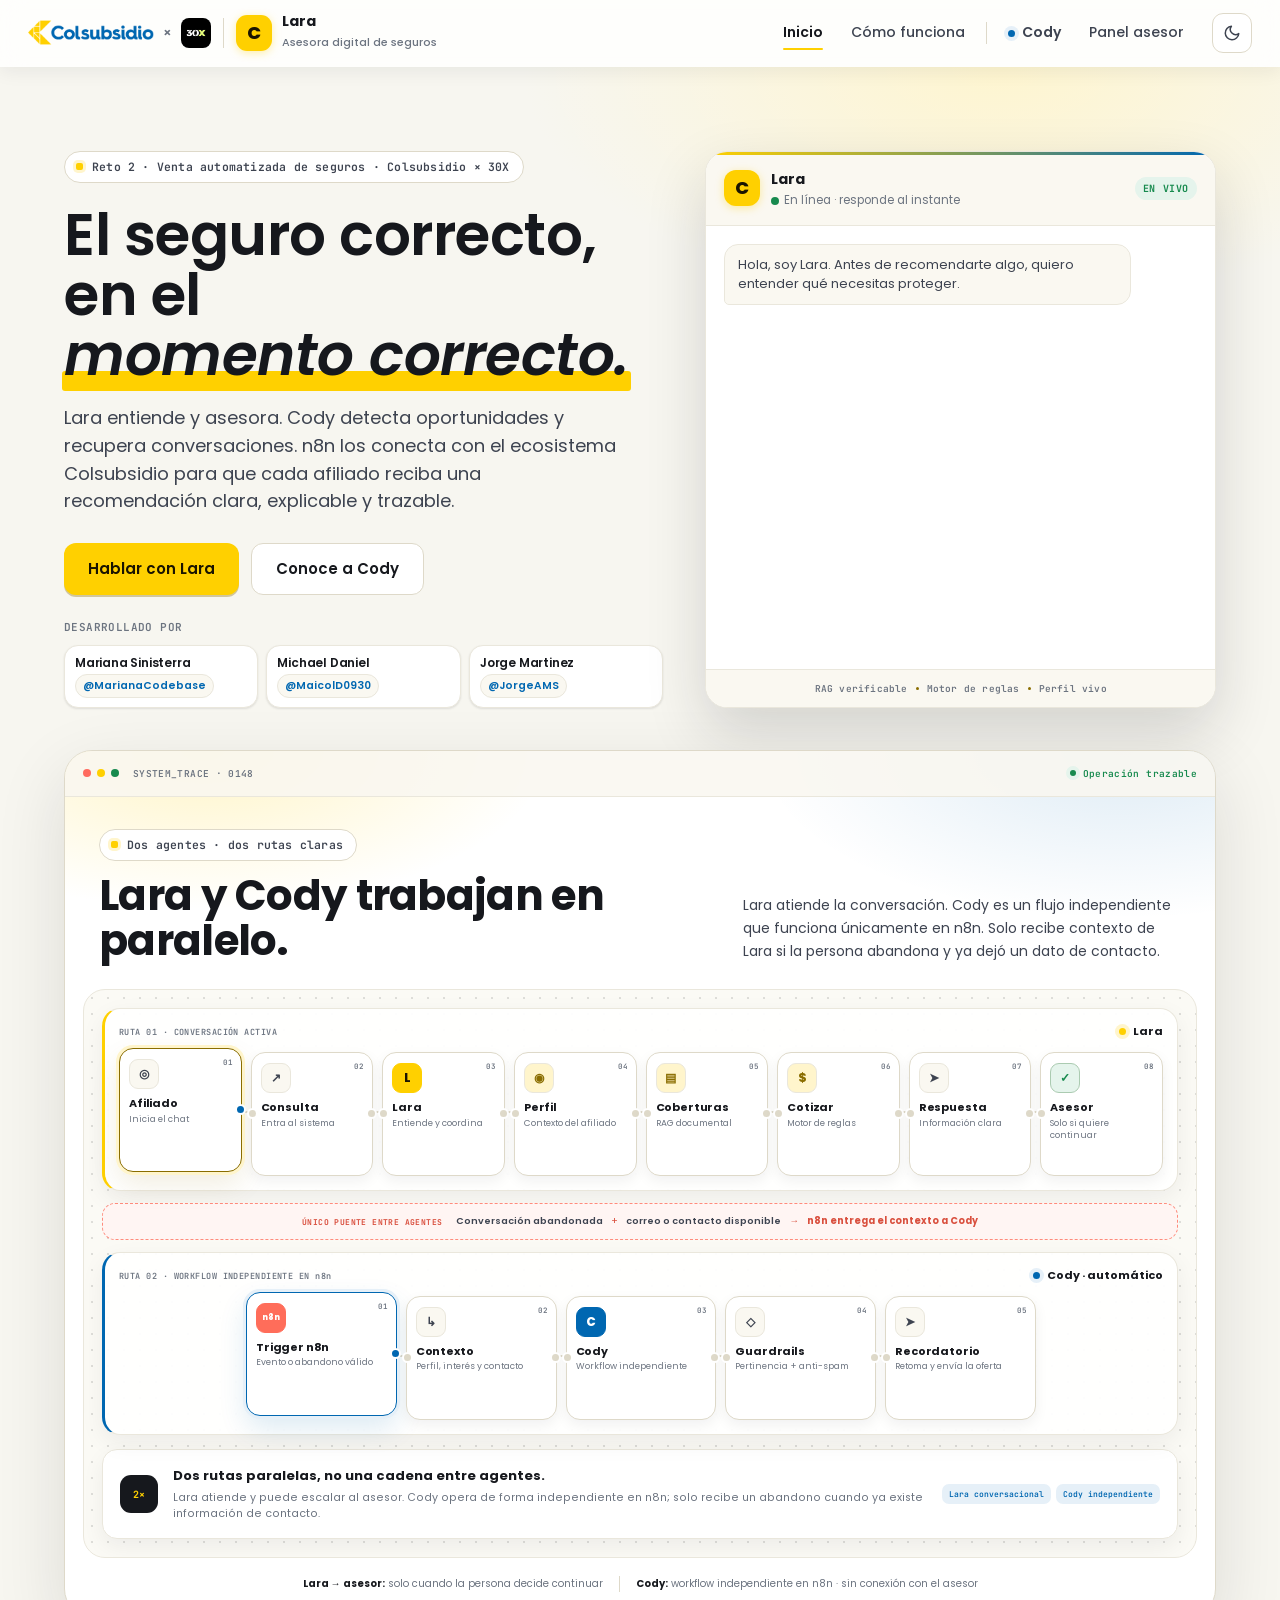
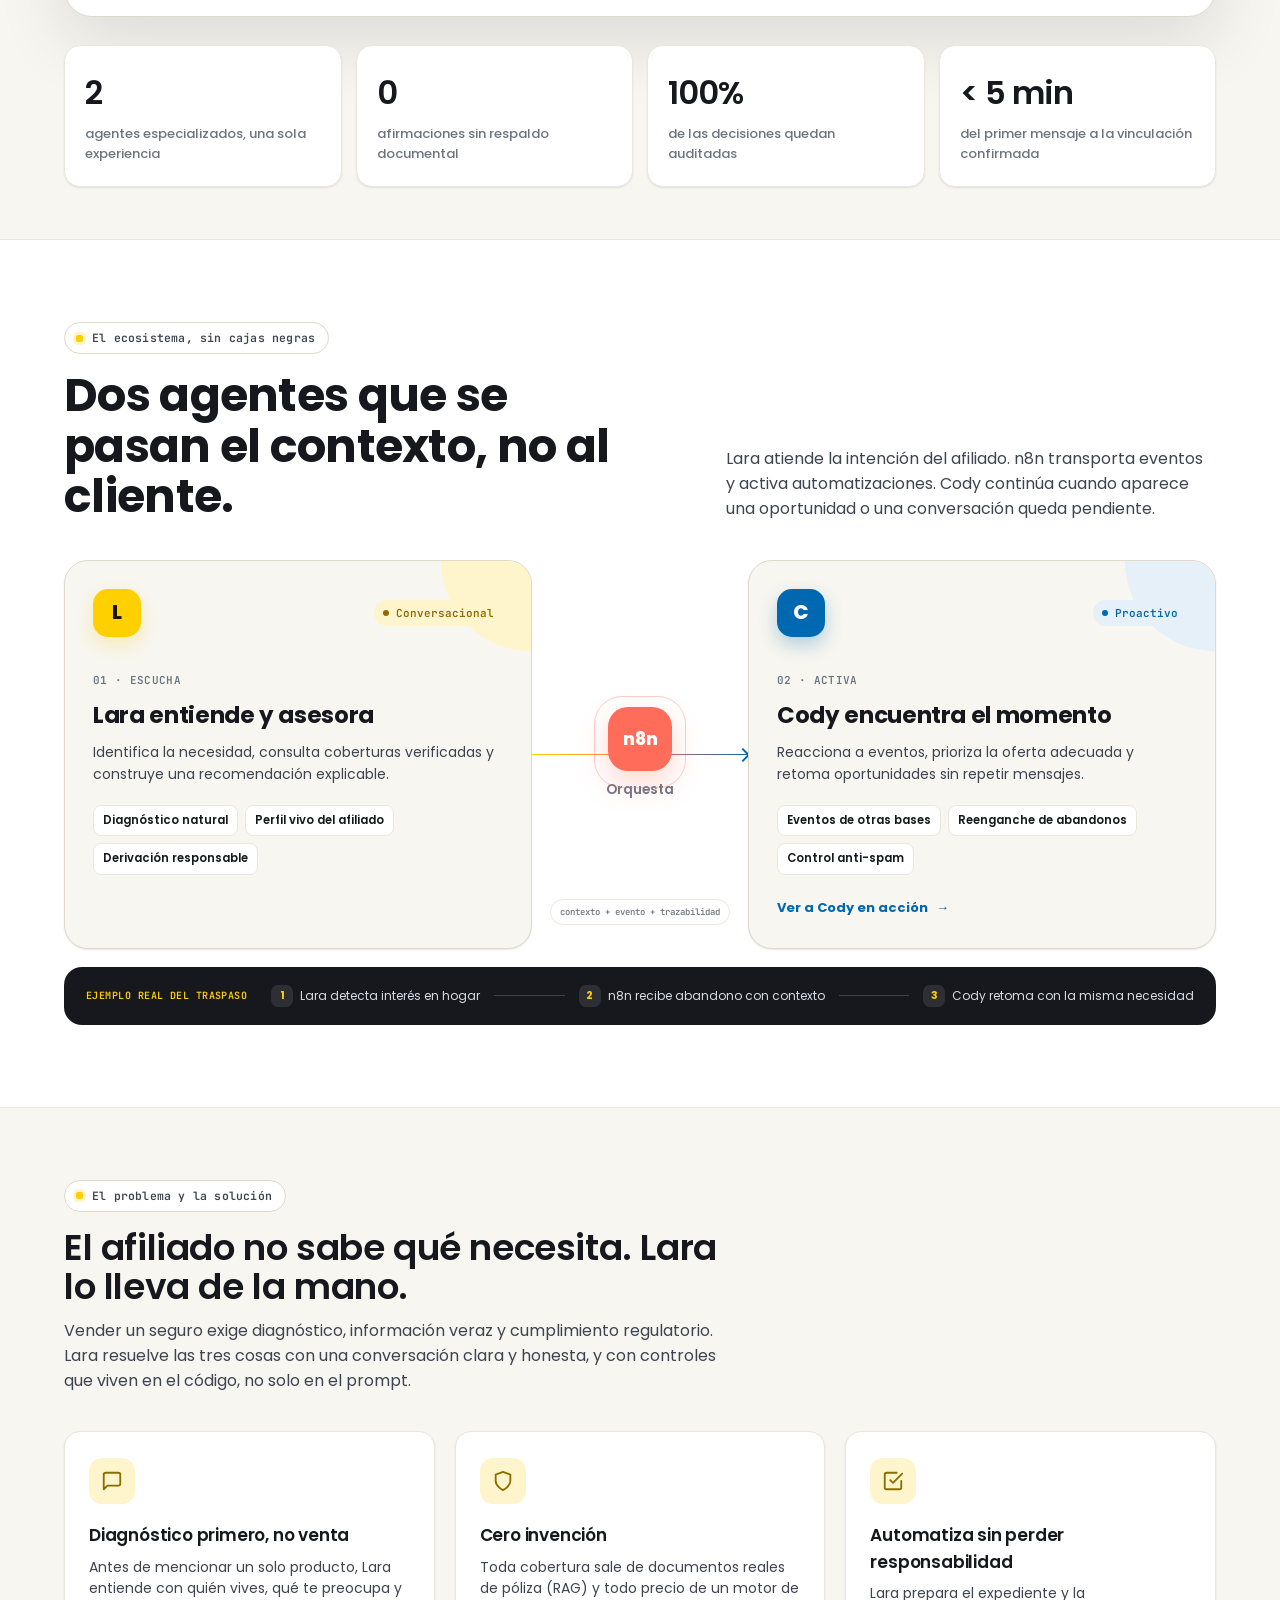
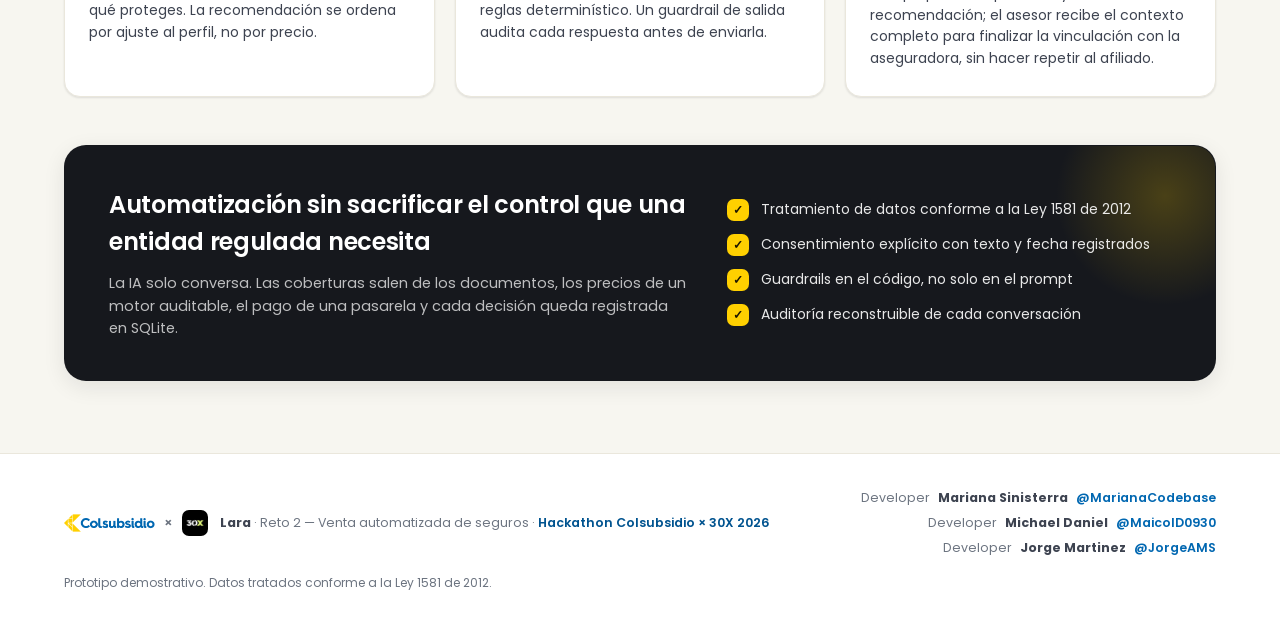
==== commit 803e5c6f: "fix: representa a Cody como workflow paralelo de n8n" ====
--- a/static/index.html
+++ b/static/index.html
@@ -15,7 +15,7 @@
 <link href="https://fonts.googleapis.com/css2?family=JetBrains+Mono:wght@500;600&family=Poppins:wght@400;500;600;700;800&display=swap" rel="stylesheet">
 <link rel="stylesheet" href="/static/css/styles.css?v=system-flow-3">
 <link rel="stylesheet" href="/static/css/arch.css">
-<link rel="stylesheet" href="/static/css/agent-flow.css?v=system-flow-3">
+<link rel="stylesheet" href="/static/css/agent-flow.css?v=parallel-flow-1">
 </head>
 <body>
 
@@ -95,7 +95,7 @@
         </div>
         <div class="hc-body" id="heroLiveChat"></div>
         <div class="hc-tech" aria-label="Tecnología de la conversación">
-          <span>Sol 5.6</span><i></i><span>RAG verificado</span><i></i><span>Perfil vivo</span>
+          <span>RAG verificable</span><i></i><span>Motor de reglas</span><i></i><span>Perfil vivo</span>
         </div>
       </div>
     </div>
@@ -109,81 +109,64 @@
         </div>
         <div class="sf-heading">
           <div>
-            <span class="eyebrow">El sistema completo, en vivo</span>
-            <h2 id="systemFlowTitle">De una conversación a una oportunidad, sin perder el contexto.</h2>
-          </div>
-          <p>Lara escucha, Sol 5.6 razona, las herramientas verifican, n8n transporta el contexto y Cody actúa cuando aparece el momento correcto.</p>
+            <span class="eyebrow">Dos agentes · dos rutas claras</span>
+            <h2 id="systemFlowTitle">Lara y Cody trabajan en paralelo.</h2>
+          </div>
+          <p>Lara atiende la conversación. Cody es un flujo independiente que funciona únicamente en n8n. Solo recibe contexto de Lara si la persona abandona y ya dejó un dato de contacto.</p>
         </div>
 
         <div class="sf-canvas">
-          <div class="sf-flow" id="systemFlow" role="list" aria-label="Flujo de Lara, Sol 5.6, n8n, Cody y el asesor">
-            <button class="sf-node is-active" type="button" role="listitem" data-sf-step="0" aria-pressed="true">
-              <span class="sf-port in" aria-hidden="true"></span><span class="sf-port out" aria-hidden="true"></span>
-              <span class="sf-step">01 · INICIA</span>
-              <span class="sf-icon user" aria-hidden="true">◎</span>
-              <strong>Afiliado</strong>
-              <small>Expresa su necesidad</small>
-              <span class="sf-chip">intención</span>
-            </button>
-            <button class="sf-node" type="button" role="listitem" data-sf-step="1" aria-pressed="false">
-              <span class="sf-port in" aria-hidden="true"></span><span class="sf-port out" aria-hidden="true"></span>
-              <span class="sf-step">02 · ENTIENDE</span>
-              <span class="sf-icon lara" aria-hidden="true">L</span>
-              <strong>Lara</strong>
-              <small>Conversa y construye el perfil</small>
-              <span class="sf-chip">agente conversacional</span>
-            </button>
-            <button class="sf-node sf-node-model" type="button" role="listitem" data-sf-step="2" aria-pressed="false">
-              <span class="sf-port in" aria-hidden="true"></span><span class="sf-port out" aria-hidden="true"></span>
-              <span class="sf-step">03 · RAZONA</span>
-              <span class="sf-icon model" aria-hidden="true">S</span>
-              <strong>Sol 5.6</strong>
-              <small>Elige la herramienta correcta</small>
-              <span class="sf-tools"><b>Mongo</b><b>RAG</b><b>Reglas</b></span>
-            </button>
-            <button class="sf-node sf-node-n8n" type="button" role="listitem" data-sf-step="3" aria-pressed="false">
-              <span class="sf-port in" aria-hidden="true"></span><span class="sf-port out" aria-hidden="true"></span>
-              <span class="sf-step">04 · ORQUESTA</span>
-              <span class="sf-icon n8n" aria-hidden="true">n8n</span>
-              <strong>n8n</strong>
-              <small>Mueve contexto y eventos</small>
-              <span class="sf-chip">webhooks</span>
-            </button>
-            <button class="sf-node sf-node-cody" type="button" role="listitem" data-sf-step="4" aria-pressed="false">
-              <span class="sf-port in" aria-hidden="true"></span><span class="sf-port out" aria-hidden="true"></span>
-              <span class="sf-step">05 · ACTIVA</span>
-              <span class="sf-icon cody" aria-hidden="true">C</span>
-              <strong>Cody</strong>
-              <small>Detecta y retoma oportunidades</small>
-              <span class="sf-tools"><b>eventos</b><b>anti-spam</b></span>
-            </button>
-            <button class="sf-node" type="button" role="listitem" data-sf-step="5" aria-pressed="false">
-              <span class="sf-port in" aria-hidden="true"></span><span class="sf-port out" aria-hidden="true"></span>
-              <span class="sf-step">06 · FINALIZA</span>
-              <span class="sf-icon advisor" aria-hidden="true">✓</span>
-              <strong>Asesor</strong>
-              <small>Continúa el cierre regulado</small>
-              <span class="sf-tools"><b>póliza</b><b>pago</b></span>
-            </button>
-            <span class="sf-signal" aria-hidden="true"></span>
+          <div class="sf-flow" id="systemFlow" aria-label="Rutas independientes de Lara y Cody">
+            <section class="sf-lane sf-lane-lara" aria-labelledby="laraLaneTitle">
+              <header class="sf-lane-head">
+                <span>RUTA 01 · CONVERSACIÓN ACTIVA</span>
+                <strong id="laraLaneTitle"><i></i> Lara</strong>
+              </header>
+              <div class="sf-lane-track sf-lane-track-lara" role="list">
+                <button class="sf-node is-active" type="button" role="listitem" data-flow-node="afiliado" aria-pressed="true"><span class="sf-step">01</span><span class="sf-icon user">◎</span><strong>Afiliado</strong><small>Inicia el chat</small></button>
+                <button class="sf-node" type="button" role="listitem" data-flow-node="consulta" aria-pressed="false"><span class="sf-step">02</span><span class="sf-icon query">↗</span><strong>Consulta</strong><small>Entra al sistema</small></button>
+                <button class="sf-node" type="button" role="listitem" data-flow-node="lara" aria-pressed="false"><span class="sf-step">03</span><span class="sf-icon lara">L</span><strong>Lara</strong><small>Entiende y coordina</small></button>
+                <button class="sf-node" type="button" role="listitem" data-flow-node="perfil" aria-pressed="false"><span class="sf-step">04</span><span class="sf-icon profile">◉</span><strong>Perfil</strong><small>Contexto del afiliado</small></button>
+                <button class="sf-node" type="button" role="listitem" data-flow-node="coberturas" aria-pressed="false"><span class="sf-step">05</span><span class="sf-icon rag">▤</span><strong>Coberturas</strong><small>RAG documental</small></button>
+                <button class="sf-node" type="button" role="listitem" data-flow-node="cotizar" aria-pressed="false"><span class="sf-step">06</span><span class="sf-icon quote">$</span><strong>Cotizar</strong><small>Motor de reglas</small></button>
+                <button class="sf-node" type="button" role="listitem" data-flow-node="respuesta" aria-pressed="false"><span class="sf-step">07</span><span class="sf-icon response">➤</span><strong>Respuesta</strong><small>Información clara</small></button>
+                <button class="sf-node" type="button" role="listitem" data-flow-node="asesor" aria-pressed="false"><span class="sf-step">08</span><span class="sf-icon advisor">✓</span><strong>Asesor</strong><small>Solo si quiere continuar</small></button>
+              </div>
+            </section>
+
+            <div class="sf-abandon-handoff" role="note">
+              <span class="sf-handoff-label">ÚNICO PUENTE ENTRE AGENTES</span>
+              <div><b>Conversación abandonada</b><i>+</i><b>correo o contacto disponible</b><span>→</span><strong>n8n entrega el contexto a Cody</strong></div>
+            </div>
+
+            <section class="sf-lane sf-lane-cody" aria-labelledby="codyLaneTitle">
+              <header class="sf-lane-head">
+                <span>RUTA 02 · WORKFLOW INDEPENDIENTE EN n8n</span>
+                <strong id="codyLaneTitle"><i></i> Cody · automático</strong>
+              </header>
+              <div class="sf-lane-track sf-lane-track-cody" role="list">
+                <button class="sf-node sf-node-n8n" type="button" role="listitem" data-flow-node="n8n" aria-pressed="false"><span class="sf-step">01</span><span class="sf-icon n8n">n8n</span><strong>Trigger n8n</strong><small>Evento o abandono válido</small></button>
+                <button class="sf-node" type="button" role="listitem" data-flow-node="contexto" aria-pressed="false"><span class="sf-step">02</span><span class="sf-icon context">↳</span><strong>Contexto</strong><small>Perfil, interés y contacto</small></button>
+                <button class="sf-node sf-node-cody" type="button" role="listitem" data-flow-node="cody" aria-pressed="false"><span class="sf-step">03</span><span class="sf-icon cody">C</span><strong>Cody</strong><small>Workflow independiente</small></button>
+                <button class="sf-node" type="button" role="listitem" data-flow-node="criterio" aria-pressed="false"><span class="sf-step">04</span><span class="sf-icon rule">◇</span><strong>Guardrails</strong><small>Pertinencia + anti-spam</small></button>
+                <button class="sf-node" type="button" role="listitem" data-flow-node="mensaje" aria-pressed="false"><span class="sf-step">05</span><span class="sf-icon message">➤</span><strong>Recordatorio</strong><small>Retoma y envía la oferta</small></button>
+              </div>
+            </section>
           </div>
 
           <div class="sf-detail" id="systemFlowDetail" aria-live="polite">
-            <span class="sf-detail-index">01</span>
+            <span class="sf-detail-index">2×</span>
             <div>
-              <strong>El afiliado inicia con una necesidad real.</strong>
-              <p>El flujo comienza con lenguaje natural; no obliga a elegir un producto antes de entender la situación.</p>
+              <strong>Dos rutas paralelas, no una cadena entre agentes.</strong>
+              <p>Lara atiende y puede escalar al asesor. Cody opera de forma independiente en n8n; solo recibe un abandono cuando ya existe información de contacto.</p>
             </div>
-            <div class="sf-detail-tags"><span>entrada conversacional</span><span>consentimiento</span></div>
+            <div class="sf-detail-tags"><span>Lara conversacional</span><span>Cody independiente</span></div>
           </div>
         </div>
         <div class="sf-principle">
-          <span><b>Lara</b> entiende</span><i></i>
-          <span><b>Sol 5.6</b> razona</span><i></i>
-          <span><b>Reglas</b> verifican</span><i></i>
-          <span><b>n8n</b> conecta</span><i></i>
-          <span><b>Cody</b> activa</span><i></i>
-          <span><b>Asesor</b> finaliza</span>
+          <span><b>Lara → asesor:</b> solo cuando la persona decide continuar</span>
+          <span class="sf-route-separator" aria-hidden="true"></span>
+          <span><b>Cody:</b> workflow independiente en n8n · sin conexión con el asesor</span>
         </div>
       </section>
 
@@ -756,6 +739,6 @@
 <script src="/static/js/app.js?v=nav-maicol-cody"></script>
 <script src="/static/js/hero-live.js?v=system-flow-3"></script>
 <script src="/static/js/arch.js"></script>
-<script src="/static/js/agent-flow.js?v=system-flow-3"></script>
+<script src="/static/js/agent-flow.js?v=parallel-flow-1"></script>
 </body>
 </html>
--- a/static/css/agent-flow.css
+++ b/static/css/agent-flow.css
@@ -1,152 +1,125 @@
-/* Sistema Lara + Cody: canvas estable inspirado en n8n y superficies tipo iOS. */
+/* Dos carriles independientes: Lara conversacional y Cody como workflow n8n. */
 .system-console{
   margin-top:42px;border:1px solid var(--line-2);border-radius:28px;overflow:hidden;
   background:var(--surface);box-shadow:0 24px 70px rgba(22,24,29,.12),inset 0 1px 0 rgba(255,255,255,.85);
   position:relative;isolation:isolate
 }
 .system-console::before{
-  content:"";position:absolute;inset:0 0 auto;height:240px;z-index:-1;pointer-events:none;
+  content:"";position:absolute;inset:0 0 auto;height:260px;z-index:-1;pointer-events:none;
   background:
-    radial-gradient(480px 220px at 15% 0%,color-mix(in srgb,var(--brand) 22%,transparent),transparent 72%),
+    radial-gradient(480px 220px at 12% 0%,color-mix(in srgb,var(--brand) 22%,transparent),transparent 72%),
     radial-gradient(520px 240px at 92% 0%,color-mix(in srgb,var(--accent) 13%,transparent),transparent 70%)
 }
 [data-theme="dark"] .system-console{background:#111720;border-color:rgba(255,255,255,.1);box-shadow:0 28px 80px rgba(0,0,0,.38)}
 .sf-toolbar{
-  height:46px;padding:0 18px;display:flex;align-items:center;gap:14px;
-  border-bottom:1px solid var(--line);background:color-mix(in srgb,var(--surface-2) 88%,transparent);
+  height:46px;padding:0 18px;display:flex;align-items:center;gap:14px;border-bottom:1px solid var(--line);
+  background:color-mix(in srgb,var(--surface-2) 88%,transparent);
   font:600 9.5px var(--mono);color:var(--muted);letter-spacing:.35px
 }
-.sf-window-dots{display:flex;gap:6px}
-.sf-window-dots i{width:8px;height:8px;border-radius:50%;background:#ff6b5f}
-.sf-window-dots i:nth-child(2){background:var(--brand)}
-.sf-window-dots i:nth-child(3){background:var(--ok)}
-.sf-trace{padding-left:2px}
+.sf-window-dots{display:flex;gap:6px}.sf-window-dots i{width:8px;height:8px;border-radius:50%;background:#ff6b5f}
+.sf-window-dots i:nth-child(2){background:var(--brand)}.sf-window-dots i:nth-child(3){background:var(--ok)}
 .sf-live{margin-left:auto;display:inline-flex;align-items:center;gap:7px;color:var(--ok)}
 .sf-live i{width:6px;height:6px;border-radius:50%;background:var(--ok);box-shadow:0 0 0 4px var(--ok-soft);animation:sfLive 1.8s ease-in-out infinite}
 @keyframes sfLive{50%{box-shadow:0 0 0 7px transparent}}
-
-.sf-heading{
-  display:grid;grid-template-columns:1.15fr .85fr;gap:52px;align-items:end;padding:32px 34px 26px
-}
-.sf-heading .eyebrow{margin-bottom:12px}
-.sf-heading h2{font-size:clamp(27px,3.3vw,42px);line-height:1.08;letter-spacing:-.7px;margin:0;max-width:720px}
-.sf-heading>p{margin:0;color:var(--ink-2);font-size:14px;line-height:1.65;max-width:480px}
+.sf-heading{display:grid;grid-template-columns:1.15fr .85fr;gap:52px;align-items:end;padding:32px 34px 26px}
+.sf-heading .eyebrow{margin-bottom:12px}.sf-heading h2{font-size:clamp(27px,3.3vw,42px);line-height:1.08;letter-spacing:-.7px;margin:0}
+.sf-heading>p{margin:0;color:var(--ink-2);font-size:14px;line-height:1.65}
 
 .sf-canvas{
-  margin:0 18px 18px;padding:26px 18px 18px;border:1px solid var(--line);
-  border-radius:22px;background-color:color-mix(in srgb,var(--surface-2) 72%,var(--surface));
+  margin:0 18px 18px;padding:18px;border:1px solid var(--line);border-radius:22px;overflow:hidden;
+  background-color:color-mix(in srgb,var(--surface-2) 72%,var(--surface));
   background-image:radial-gradient(color-mix(in srgb,var(--ink) 13%,transparent) .75px,transparent .75px);
-  background-size:16px 16px;overflow:hidden
+  background-size:16px 16px
 }
-[data-theme="dark"] .sf-canvas{
-  background-color:#0d1219;background-image:radial-gradient(rgba(255,255,255,.11) .75px,transparent .75px)
+[data-theme="dark"] .sf-canvas{background-color:#0d1219;background-image:radial-gradient(rgba(255,255,255,.11) .75px,transparent .75px)}
+.sf-flow{display:grid;gap:12px}
+.sf-lane{
+  border:1px solid var(--line);border-radius:18px;background:color-mix(in srgb,var(--surface) 94%,transparent);
+  padding:14px;box-shadow:0 8px 24px rgba(22,24,29,.06)
 }
-.sf-flow{
-  --sf-progress:0;display:grid;grid-template-columns:repeat(6,minmax(0,1fr));gap:14px;
-  position:relative;padding:8px 5px 12px
+[data-theme="dark"] .sf-lane{background:rgba(21,28,38,.94)}
+.sf-lane-lara{border-left:3px solid var(--brand)}
+.sf-lane-cody{border-left:3px solid var(--accent)}
+.sf-lane-head{display:flex;align-items:center;justify-content:space-between;gap:14px;margin-bottom:12px}
+.sf-lane-head>span{font:600 8.5px var(--mono);letter-spacing:.45px;color:var(--muted)}
+.sf-lane-head strong{display:inline-flex;align-items:center;gap:7px;font-size:11px}
+.sf-lane-head strong i{width:7px;height:7px;border-radius:50%;background:var(--brand);box-shadow:0 0 0 4px var(--brand-soft)}
+.sf-lane-cody .sf-lane-head strong i{background:var(--accent);box-shadow:0 0 0 4px var(--accent-soft)}
+.sf-lane-track{display:grid;gap:9px;position:relative}
+.sf-lane-track::before{
+  content:"";position:absolute;left:5%;right:5%;top:59px;height:2px;z-index:0;background:var(--line-2)
 }
-.sf-flow::before{
-  content:"";position:absolute;left:7%;right:7%;top:86px;height:2px;z-index:0;
-  background:linear-gradient(90deg,var(--brand),color-mix(in srgb,var(--accent) 70%,var(--brand)),#ff6d5a,var(--accent));
-  opacity:.42
+.sf-lane-track-lara{grid-template-columns:repeat(8,minmax(0,1fr))}
+.sf-lane-track-cody{grid-template-columns:repeat(5,minmax(0,1fr));max-width:790px;margin:0 auto}
+.sf-node{
+  appearance:none;font:inherit;color:inherit;position:relative;z-index:1;min-width:0;min-height:124px;
+  padding:10px 9px;text-align:left;border:1px solid var(--line-2);border-radius:14px;background:var(--surface);
+  box-shadow:0 5px 14px rgba(22,24,29,.06);display:flex;flex-direction:column;align-items:flex-start;cursor:pointer;
+  transition:transform .25s var(--ease-out),border-color .25s,box-shadow .25s
 }
-.sf-signal{
-  position:absolute;left:calc(7% + (86% / 5 * var(--sf-progress)));top:81px;z-index:4;
-  width:12px;height:12px;border:3px solid var(--surface);border-radius:50%;background:var(--accent);
-  box-shadow:0 0 0 4px var(--accent-soft),0 0 18px color-mix(in srgb,var(--accent) 62%,transparent);
-  transform:translateX(-50%);transition:left .55s cubic-bezier(.22,1,.36,1),background .3s
+.sf-node::before,.sf-node::after{
+  content:"";position:absolute;top:55px;width:7px;height:7px;border-radius:50%;background:var(--line-2);
+  border:2px solid var(--surface);z-index:3
 }
-.sf-node{
-  appearance:none;font:inherit;color:inherit;position:relative;z-index:1;min-width:0;min-height:164px;
-  padding:13px 12px 12px;text-align:left;border:1px solid var(--line-2);border-radius:18px;
-  background:color-mix(in srgb,var(--surface) 95%,transparent);box-shadow:0 7px 20px rgba(22,24,29,.07);
-  display:flex;flex-direction:column;align-items:flex-start;cursor:pointer;
-  transition:transform .28s var(--ease-out),border-color .28s,box-shadow .28s,background .28s
+.sf-node::before{left:-5px}.sf-node::after{right:-5px}
+.sf-node:first-child::before,.sf-node:last-child::after{display:none}
+.sf-node:hover,.sf-node:focus-visible{transform:translateY(-3px);border-color:var(--accent);outline:none}
+.sf-node.is-active{
+  transform:translateY(-4px);border-color:var(--accent);
+  box-shadow:0 0 0 3px var(--accent-soft),0 12px 28px rgba(0,103,177,.14)
 }
-.sf-node:hover,.sf-node:focus-visible{transform:translateY(-4px);border-color:var(--accent);outline:none;box-shadow:0 14px 30px rgba(22,24,29,.13)}
-.sf-node.is-active{
-  transform:translateY(-5px);border-color:var(--accent);background:var(--surface);
-  box-shadow:0 0 0 4px var(--accent-soft),0 16px 34px rgba(0,103,177,.16)
-}
-[data-theme="dark"] .sf-node{background:#151c26;border-color:rgba(255,255,255,.12);box-shadow:0 8px 24px rgba(0,0,0,.22)}
-[data-theme="dark"] .sf-node.is-active{background:#18202b}
-.sf-port{
-  position:absolute;top:79px;width:8px;height:8px;border-radius:50%;border:2px solid var(--surface);
-  background:var(--line-2);z-index:3
-}
-.sf-port.in{left:-5px}.sf-port.out{right:-5px}
-.sf-node:first-of-type .sf-port.in,.sf-node:nth-of-type(6) .sf-port.out{display:none}
-.sf-node.is-active .sf-port{background:var(--accent)}
-.sf-step{font:600 8.5px var(--mono);letter-spacing:.35px;color:var(--muted);margin-bottom:10px}
+.sf-lane-lara .sf-node.is-active{border-color:var(--brand-deep);box-shadow:0 0 0 3px var(--brand-soft),0 12px 28px rgba(138,109,0,.12)}
+.sf-node.is-active::before,.sf-node.is-active::after{background:var(--accent)}
+[data-theme="dark"] .sf-node{background:#151c26;border-color:rgba(255,255,255,.12)}
+.sf-step{position:absolute;right:8px;top:8px;font:600 7.5px var(--mono);color:var(--muted)}
 .sf-icon{
-  width:37px;height:37px;border-radius:12px;display:grid;place-items:center;margin-bottom:10px;
-  font-weight:800;font-size:14px;background:var(--surface-2);color:var(--ink-2);border:1px solid var(--line)
+  width:30px;height:30px;border-radius:9px;display:grid;place-items:center;margin-bottom:8px;
+  font-weight:800;font-size:12px;background:var(--surface-2);color:var(--ink-2);border:1px solid var(--line)
 }
 .sf-icon.lara{background:var(--brand);color:var(--brand-ink);border-color:var(--brand)}
-.sf-icon.model{background:linear-gradient(145deg,#171b22,#3c4655);color:#fff;border-color:#4c596a;box-shadow:0 8px 20px rgba(20,25,32,.2)}
-.sf-icon.n8n{background:#ff6d5a;color:#fff;border-color:#ff6d5a;font-size:10px}
+.sf-icon.n8n{background:#ff6d5a;color:#fff;border-color:#ff6d5a;font-size:8px}
 .sf-icon.cody{background:var(--accent);color:#fff;border-color:var(--accent)}
 .sf-icon.advisor{background:var(--ok-soft);color:var(--ok);border-color:color-mix(in srgb,var(--ok) 30%,var(--line))}
-.sf-node strong{font-size:13.5px;line-height:1.2;letter-spacing:-.2px}
-.sf-node small{font-size:10.5px;line-height:1.4;color:var(--muted);margin:4px 0 10px}
-.sf-chip,.sf-tools b{
-  margin-top:auto;font:600 8.5px var(--mono);color:var(--ink-2);background:var(--surface-2);
-  border:1px solid var(--line);border-radius:7px;padding:4px 6px;white-space:nowrap
+.sf-icon.rag,.sf-icon.quote,.sf-icon.profile{background:var(--brand-soft);color:var(--brand-deep)}
+.sf-node strong{font-size:11px;line-height:1.2;letter-spacing:-.15px}
+.sf-node small{font-size:8.8px;line-height:1.35;color:var(--muted);margin-top:3px}
+
+.sf-abandon-handoff{
+  display:flex;align-items:center;justify-content:center;gap:14px;padding:10px 14px;border:1px dashed #ff8b7c;
+  border-radius:13px;background:color-mix(in srgb,#ff6d5a 7%,var(--surface));color:var(--ink-2)
 }
-.sf-tools{display:flex;align-items:center;gap:3px;margin-top:auto;max-width:100%;flex-wrap:wrap}
-.sf-tools b{margin:0;font-size:7.8px}
-.sf-node-model::after{
-  content:"motor agente";position:absolute;right:9px;top:10px;font:600 7px var(--mono);
-  color:var(--brand-deep);background:var(--brand-soft);padding:3px 5px;border-radius:5px
-}
-.sf-node-n8n.is-active{border-color:#ff6d5a;box-shadow:0 0 0 4px rgba(255,109,90,.12),0 16px 34px rgba(255,109,90,.14)}
-.sf-node-cody.is-active{border-color:var(--accent)}
+.sf-handoff-label{font:700 8px var(--mono);letter-spacing:.4px;color:#d94f3e;white-space:nowrap}
+.sf-abandon-handoff>div{display:flex;align-items:center;justify-content:center;gap:8px;flex-wrap:wrap;font-size:9.5px}
+.sf-abandon-handoff b{font-weight:600}.sf-abandon-handoff i{font-style:normal;color:#d94f3e}
+.sf-abandon-handoff strong{color:#d94f3e;font-size:9.5px}.sf-abandon-handoff span:not(.sf-handoff-label){color:#d94f3e;font-weight:800}
 
 .sf-detail{
-  min-height:98px;margin-top:18px;padding:17px 18px;display:grid;grid-template-columns:auto minmax(0,1fr) auto;
-  gap:16px;align-items:center;border:1px solid var(--line);border-radius:16px;background:color-mix(in srgb,var(--surface) 94%,transparent);
+  min-height:90px;margin-top:14px;padding:15px 17px;display:grid;grid-template-columns:auto minmax(0,1fr) auto;
+  gap:15px;align-items:center;border:1px solid var(--line);border-radius:15px;background:var(--surface);
   box-shadow:0 8px 22px rgba(22,24,29,.06);transition:opacity .18s,transform .18s
 }
 .sf-detail.is-changing{opacity:.35;transform:translateY(3px)}
-.sf-detail-index{
-  width:40px;height:40px;border-radius:12px;display:grid;place-items:center;background:var(--ink);color:var(--brand);
-  font:700 11px var(--mono)
+.sf-detail-index{width:38px;height:38px;border-radius:11px;display:grid;place-items:center;background:var(--ink);color:var(--brand);font:700 10px var(--mono)}
+[data-theme="dark"] .sf-detail-index{background:#070a0f}
+.sf-detail strong{display:block;font-size:13px;margin-bottom:3px}.sf-detail p{margin:0;color:var(--muted);font-size:10.8px;line-height:1.5}
+.sf-detail-tags{display:flex;justify-content:flex-end;gap:5px;flex-wrap:wrap;max-width:280px}
+.sf-detail-tags span{font:600 8px var(--mono);padding:5px 7px;border-radius:7px;background:var(--accent-soft);color:var(--accent)}
+.sf-principle{display:flex;align-items:center;justify-content:center;gap:16px;flex-wrap:wrap;padding:0 28px 24px;color:var(--muted);font-size:10px}
+.sf-principle b{color:var(--ink)}.sf-route-separator{width:1px;height:16px;background:var(--line-2)}
+
+@media(max-width:1050px){
+  .sf-lane-track{overflow-x:auto;padding:3px 3px 10px;scrollbar-width:thin}
+  .sf-lane-track-lara{grid-template-columns:repeat(8,112px)}
+  .sf-lane-track-cody{grid-template-columns:repeat(5,120px);max-width:none}
+  .sf-lane-track::before{right:auto;width:calc(100% - 32px)}
 }
-[data-theme="dark"] .sf-detail-index{background:#070a0f}
-.sf-detail strong{display:block;font-size:13.5px;margin-bottom:4px}
-.sf-detail p{margin:0;color:var(--muted);font-size:11.5px;line-height:1.5}
-.sf-detail-tags{display:flex;justify-content:flex-end;gap:6px;flex-wrap:wrap;max-width:260px}
-.sf-detail-tags span{font:600 8.5px var(--mono);padding:5px 7px;border-radius:7px;background:var(--accent-soft);color:var(--accent)}
-
-.sf-principle{
-  display:flex;align-items:center;justify-content:center;gap:10px;flex-wrap:wrap;padding:0 28px 24px;
-  color:var(--muted);font-size:10px
+@media(max-width:760px){
+  .sf-heading{grid-template-columns:1fr;gap:12px;padding:26px 20px 20px}.sf-heading h2{font-size:28px}
+  .sf-canvas{margin:0 9px 10px;padding:10px}
+  .sf-abandon-handoff{align-items:flex-start;flex-direction:column;gap:6px}
+  .sf-abandon-handoff>div{justify-content:flex-start}
+  .sf-detail{grid-template-columns:auto 1fr}.sf-detail-tags{grid-column:1/-1;justify-content:flex-start;max-width:none}
+  .sf-principle{align-items:flex-start;flex-direction:column;padding:8px 20px 21px;gap:7px}.sf-route-separator{width:100%;height:1px}
 }
-.sf-principle span{white-space:nowrap}.sf-principle b{color:var(--ink)}
-.sf-principle i{width:22px;height:1px;background:var(--line-2);position:relative}
-.sf-principle i::after{content:"";position:absolute;right:0;top:-2px;width:4px;height:4px;border-top:1px solid var(--muted);border-right:1px solid var(--muted);transform:rotate(45deg)}
-
-@media(max-width:1000px){
-  .sf-heading{grid-template-columns:1fr;gap:12px}
-  .sf-flow{grid-template-columns:repeat(3,minmax(0,1fr));gap:14px}
-  .sf-flow::before,.sf-signal,.sf-port{display:none}
-}
-@media(max-width:640px){
-  .system-console{border-radius:22px;margin-top:30px}
-  .sf-toolbar{padding:0 13px}.sf-trace{display:none}
-  .sf-heading{padding:25px 20px 19px}.sf-heading h2{font-size:27px}
-  .sf-canvas{margin:0 9px 10px;padding:14px 10px}
-  .sf-flow{grid-template-columns:1fr 1fr;gap:10px;padding:2px}
-  .sf-node{min-height:150px;padding:11px 10px}
-  .sf-detail{grid-template-columns:auto 1fr;gap:11px;padding:14px}
-  .sf-detail-tags{grid-column:1/-1;justify-content:flex-start;max-width:none}
-  .sf-principle{justify-content:flex-start;padding:8px 20px 21px;gap:7px}
-  .sf-principle i{width:12px}
-}
-@media(max-width:390px){
-  .sf-flow{grid-template-columns:1fr}
-  .sf-node{min-height:132px}
-}
-@media(prefers-reduced-motion:reduce){
-  .sf-live i{animation:none}.sf-signal{display:none}.sf-node{transition:none}
-}
+@media(max-width:480px){.sf-trace{display:none}.sf-toolbar{padding:0 13px}.sf-lane-head{align-items:flex-start;flex-direction:column;gap:7px}}
+@media(prefers-reduced-motion:reduce){.sf-live i{animation:none}.sf-node{transition:none}}
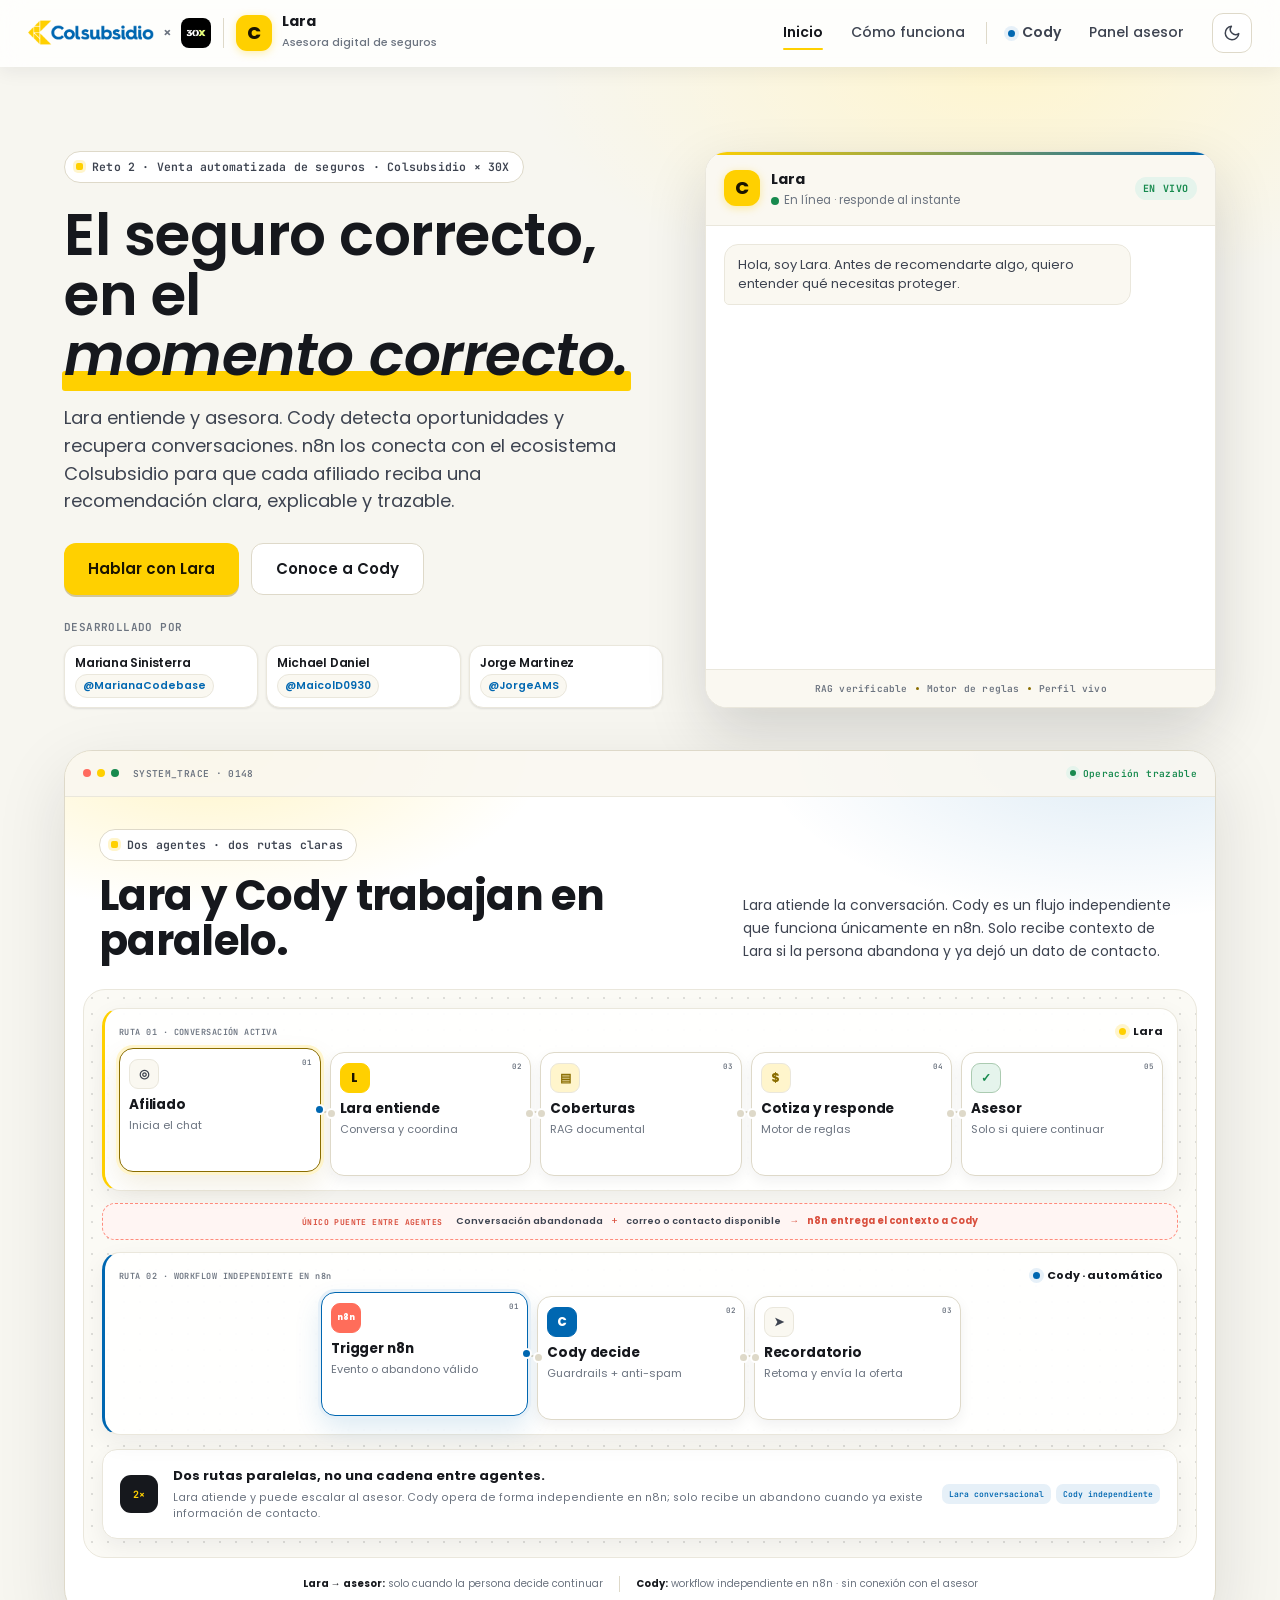
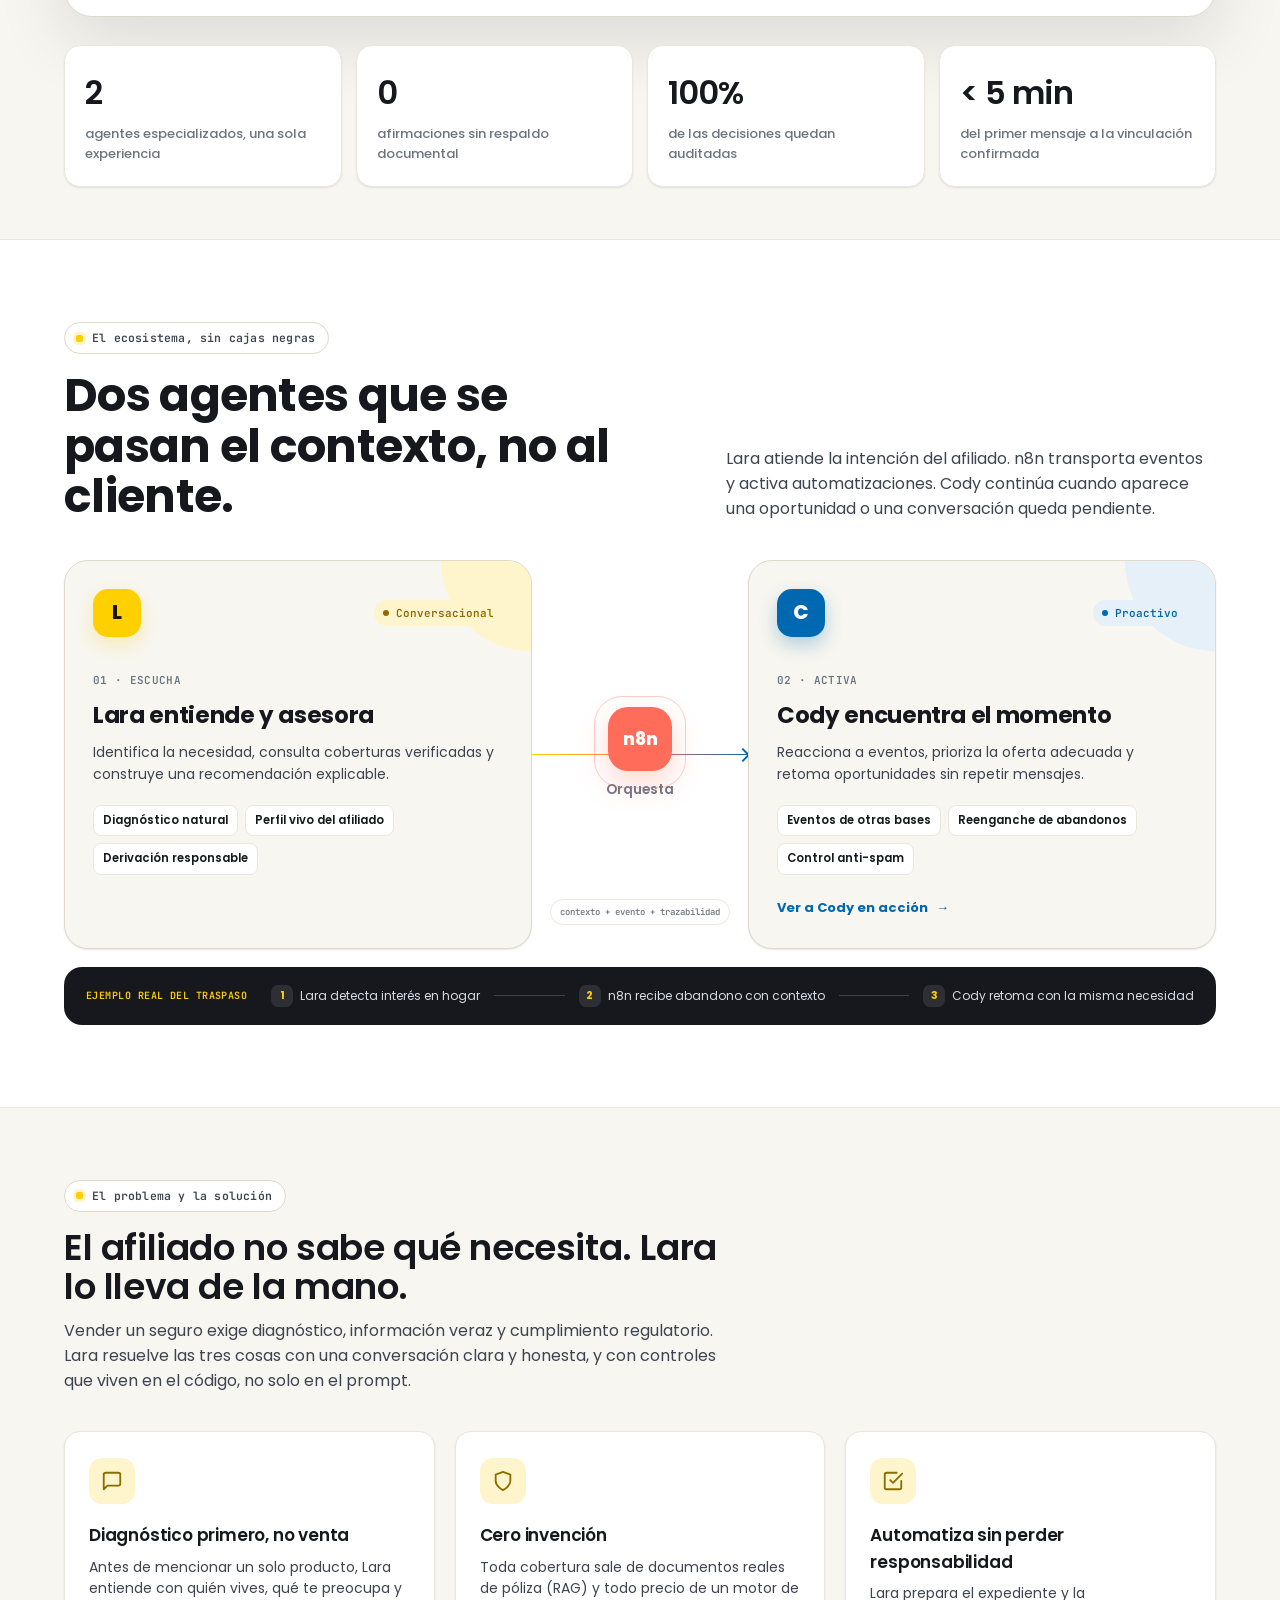
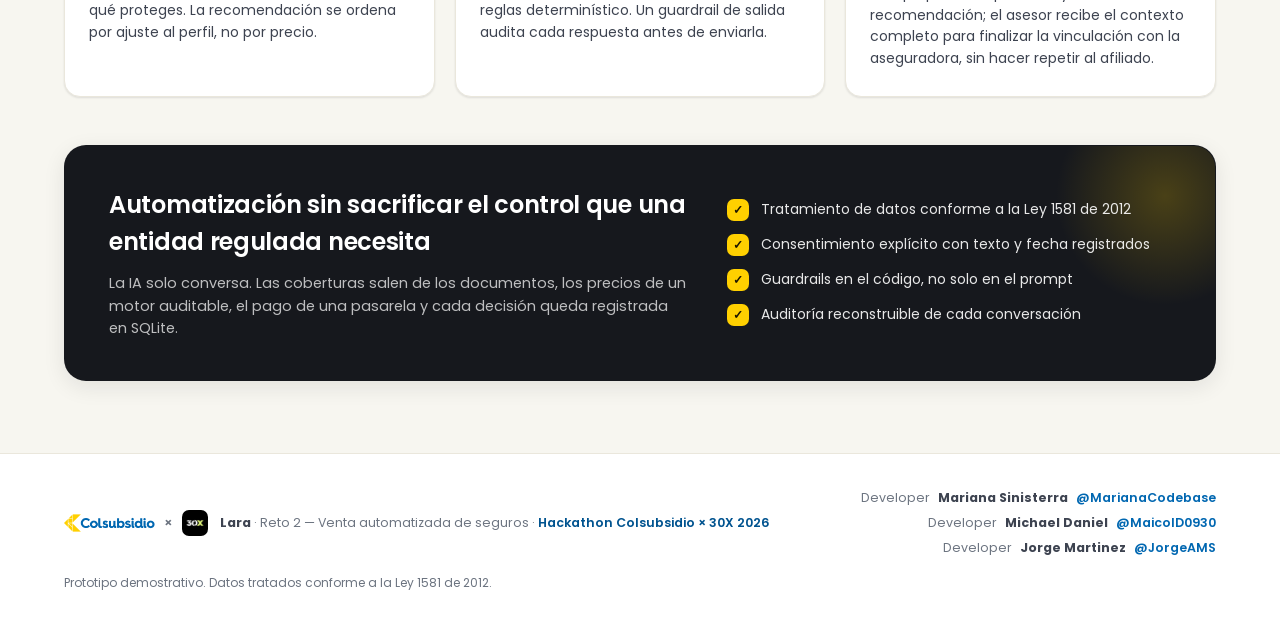
==== commit 0bebc856: "Entrega final: panel del asesor rehecho, panel de Cody y flujo del inicio Panel del asesor (asesor.h" ====
--- a/static/index.html
+++ b/static/index.html
@@ -124,13 +124,10 @@
               </header>
               <div class="sf-lane-track sf-lane-track-lara" role="list">
                 <button class="sf-node is-active" type="button" role="listitem" data-flow-node="afiliado" aria-pressed="true"><span class="sf-step">01</span><span class="sf-icon user">◎</span><strong>Afiliado</strong><small>Inicia el chat</small></button>
-                <button class="sf-node" type="button" role="listitem" data-flow-node="consulta" aria-pressed="false"><span class="sf-step">02</span><span class="sf-icon query">↗</span><strong>Consulta</strong><small>Entra al sistema</small></button>
-                <button class="sf-node" type="button" role="listitem" data-flow-node="lara" aria-pressed="false"><span class="sf-step">03</span><span class="sf-icon lara">L</span><strong>Lara</strong><small>Entiende y coordina</small></button>
-                <button class="sf-node" type="button" role="listitem" data-flow-node="perfil" aria-pressed="false"><span class="sf-step">04</span><span class="sf-icon profile">◉</span><strong>Perfil</strong><small>Contexto del afiliado</small></button>
-                <button class="sf-node" type="button" role="listitem" data-flow-node="coberturas" aria-pressed="false"><span class="sf-step">05</span><span class="sf-icon rag">▤</span><strong>Coberturas</strong><small>RAG documental</small></button>
-                <button class="sf-node" type="button" role="listitem" data-flow-node="cotizar" aria-pressed="false"><span class="sf-step">06</span><span class="sf-icon quote">$</span><strong>Cotizar</strong><small>Motor de reglas</small></button>
-                <button class="sf-node" type="button" role="listitem" data-flow-node="respuesta" aria-pressed="false"><span class="sf-step">07</span><span class="sf-icon response">➤</span><strong>Respuesta</strong><small>Información clara</small></button>
-                <button class="sf-node" type="button" role="listitem" data-flow-node="asesor" aria-pressed="false"><span class="sf-step">08</span><span class="sf-icon advisor">✓</span><strong>Asesor</strong><small>Solo si quiere continuar</small></button>
+                <button class="sf-node" type="button" role="listitem" data-flow-node="lara" aria-pressed="false"><span class="sf-step">02</span><span class="sf-icon lara">L</span><strong>Lara entiende</strong><small>Conversa y coordina</small></button>
+                <button class="sf-node" type="button" role="listitem" data-flow-node="coberturas" aria-pressed="false"><span class="sf-step">03</span><span class="sf-icon rag">▤</span><strong>Coberturas</strong><small>RAG documental</small></button>
+                <button class="sf-node" type="button" role="listitem" data-flow-node="cotizar" aria-pressed="false"><span class="sf-step">04</span><span class="sf-icon quote">$</span><strong>Cotiza y responde</strong><small>Motor de reglas</small></button>
+                <button class="sf-node" type="button" role="listitem" data-flow-node="asesor" aria-pressed="false"><span class="sf-step">05</span><span class="sf-icon advisor">✓</span><strong>Asesor</strong><small>Solo si quiere continuar</small></button>
               </div>
             </section>
 
@@ -146,10 +143,8 @@
               </header>
               <div class="sf-lane-track sf-lane-track-cody" role="list">
                 <button class="sf-node sf-node-n8n" type="button" role="listitem" data-flow-node="n8n" aria-pressed="false"><span class="sf-step">01</span><span class="sf-icon n8n">n8n</span><strong>Trigger n8n</strong><small>Evento o abandono válido</small></button>
-                <button class="sf-node" type="button" role="listitem" data-flow-node="contexto" aria-pressed="false"><span class="sf-step">02</span><span class="sf-icon context">↳</span><strong>Contexto</strong><small>Perfil, interés y contacto</small></button>
-                <button class="sf-node sf-node-cody" type="button" role="listitem" data-flow-node="cody" aria-pressed="false"><span class="sf-step">03</span><span class="sf-icon cody">C</span><strong>Cody</strong><small>Workflow independiente</small></button>
-                <button class="sf-node" type="button" role="listitem" data-flow-node="criterio" aria-pressed="false"><span class="sf-step">04</span><span class="sf-icon rule">◇</span><strong>Guardrails</strong><small>Pertinencia + anti-spam</small></button>
-                <button class="sf-node" type="button" role="listitem" data-flow-node="mensaje" aria-pressed="false"><span class="sf-step">05</span><span class="sf-icon message">➤</span><strong>Recordatorio</strong><small>Retoma y envía la oferta</small></button>
+                <button class="sf-node sf-node-cody" type="button" role="listitem" data-flow-node="cody" aria-pressed="false"><span class="sf-step">02</span><span class="sf-icon cody">C</span><strong>Cody decide</strong><small>Guardrails + anti-spam</small></button>
+                <button class="sf-node" type="button" role="listitem" data-flow-node="mensaje" aria-pressed="false"><span class="sf-step">03</span><span class="sf-icon message">➤</span><strong>Recordatorio</strong><small>Retoma y envía la oferta</small></button>
               </div>
             </section>
           </div>
--- a/static/css/agent-flow.css
+++ b/static/css/agent-flow.css
@@ -49,8 +49,8 @@
 .sf-lane-track::before{
   content:"";position:absolute;left:5%;right:5%;top:59px;height:2px;z-index:0;background:var(--line-2)
 }
-.sf-lane-track-lara{grid-template-columns:repeat(8,minmax(0,1fr))}
-.sf-lane-track-cody{grid-template-columns:repeat(5,minmax(0,1fr));max-width:790px;margin:0 auto}
+.sf-lane-track-lara{grid-template-columns:repeat(5,minmax(0,1fr))}
+.sf-lane-track-cody{grid-template-columns:repeat(3,minmax(0,1fr));max-width:640px;margin:0 auto}
 .sf-node{
   appearance:none;font:inherit;color:inherit;position:relative;z-index:1;min-width:0;min-height:124px;
   padding:10px 9px;text-align:left;border:1px solid var(--line-2);border-radius:14px;background:var(--surface);
@@ -81,8 +81,8 @@
 .sf-icon.cody{background:var(--accent);color:#fff;border-color:var(--accent)}
 .sf-icon.advisor{background:var(--ok-soft);color:var(--ok);border-color:color-mix(in srgb,var(--ok) 30%,var(--line))}
 .sf-icon.rag,.sf-icon.quote,.sf-icon.profile{background:var(--brand-soft);color:var(--brand-deep)}
-.sf-node strong{font-size:11px;line-height:1.2;letter-spacing:-.15px}
-.sf-node small{font-size:8.8px;line-height:1.35;color:var(--muted);margin-top:3px}
+.sf-node strong{font-size:13.5px;line-height:1.25;letter-spacing:-.15px}
+.sf-node small{font-size:11px;line-height:1.4;color:var(--muted);margin-top:4px}
 
 .sf-abandon-handoff{
   display:flex;align-items:center;justify-content:center;gap:14px;padding:10px 14px;border:1px dashed #ff8b7c;
@@ -109,8 +109,8 @@
 
 @media(max-width:1050px){
   .sf-lane-track{overflow-x:auto;padding:3px 3px 10px;scrollbar-width:thin}
-  .sf-lane-track-lara{grid-template-columns:repeat(8,112px)}
-  .sf-lane-track-cody{grid-template-columns:repeat(5,120px);max-width:none}
+  .sf-lane-track-lara{grid-template-columns:repeat(5,150px)}
+  .sf-lane-track-cody{grid-template-columns:repeat(3,150px);max-width:none}
   .sf-lane-track::before{right:auto;width:calc(100% - 32px)}
 }
 @media(max-width:760px){
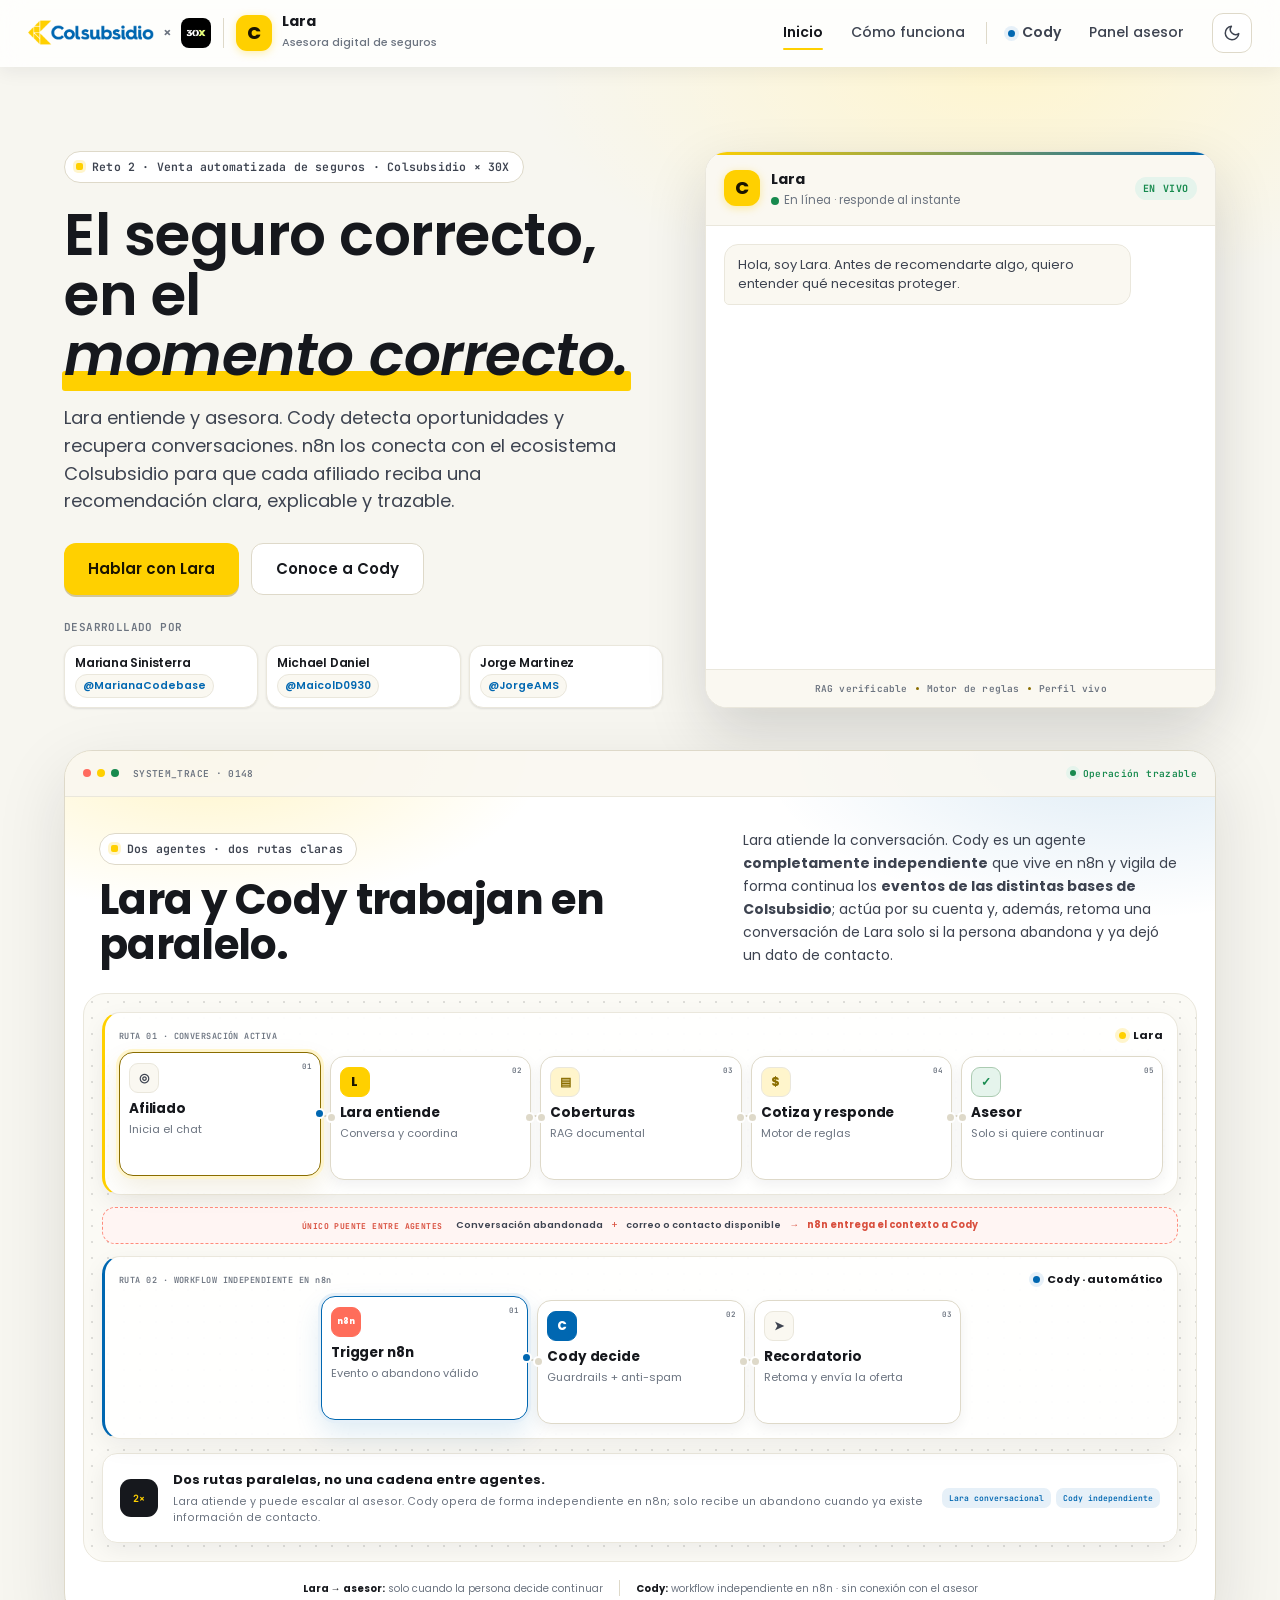
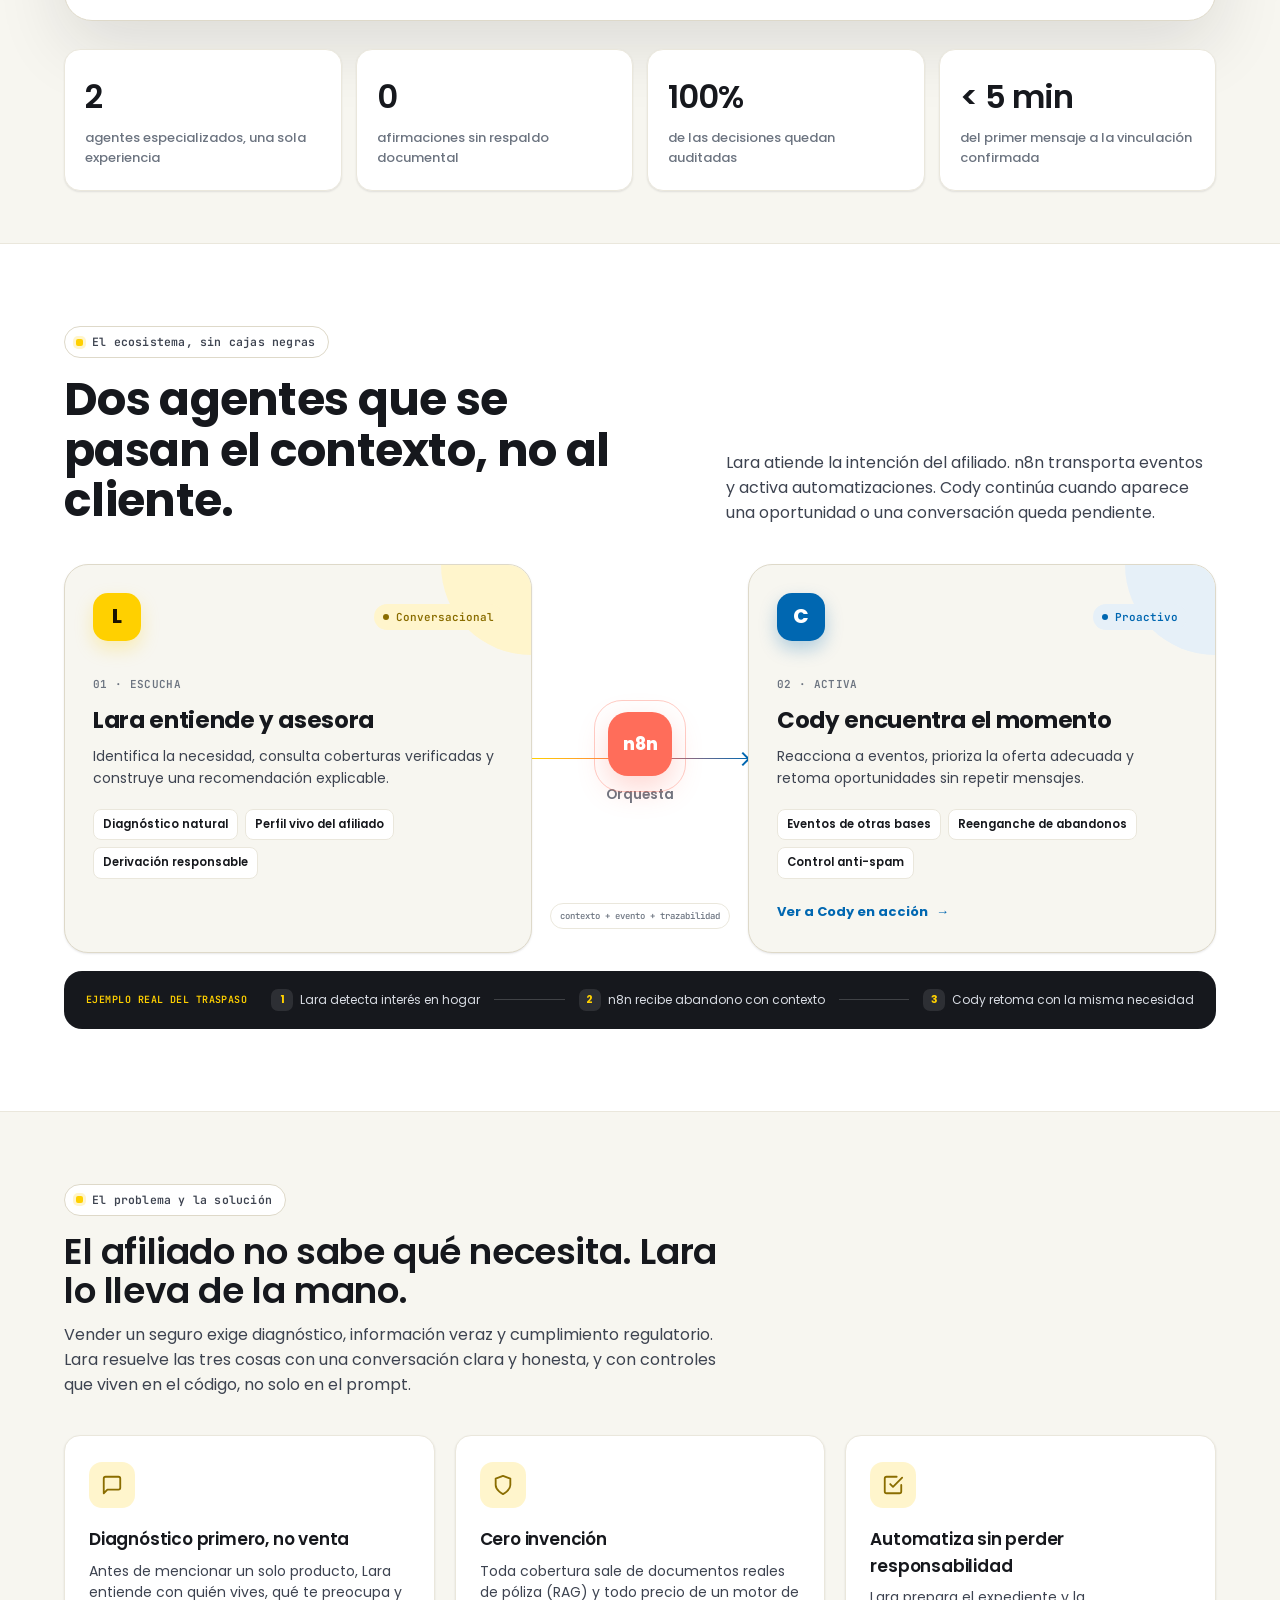
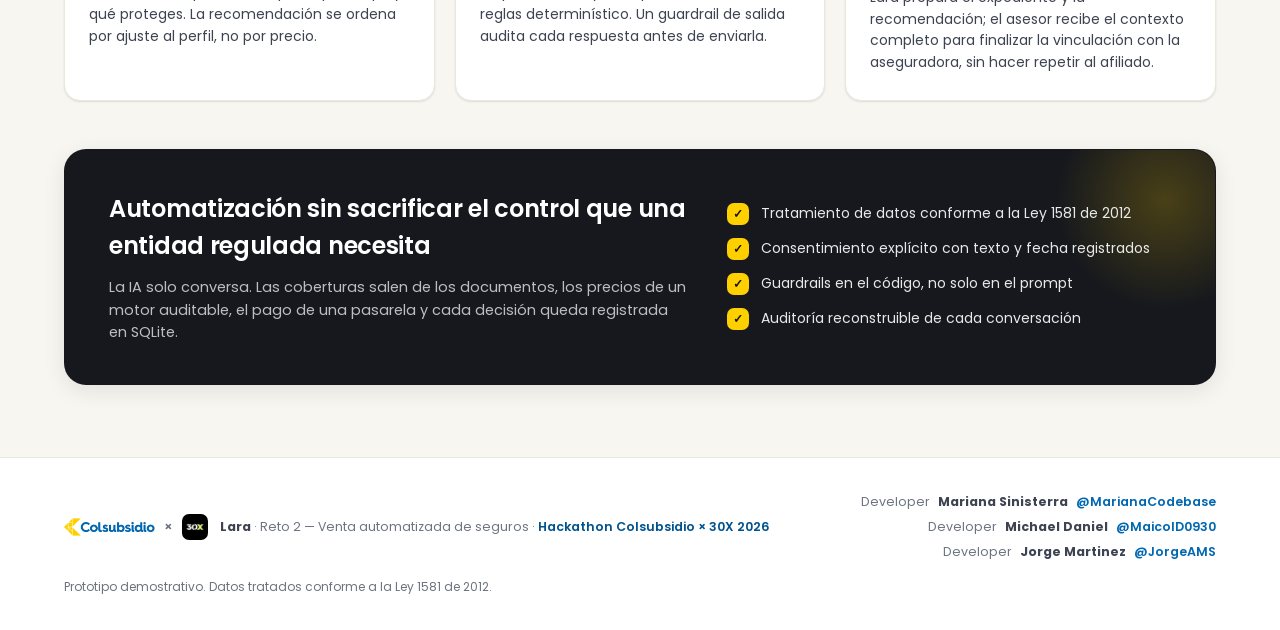
==== commit 3c0b3b9a: "Mejora la naturalidad y validacion de Lara" ====
--- a/static/index.html
+++ b/static/index.html
@@ -112,7 +112,7 @@
             <span class="eyebrow">Dos agentes · dos rutas claras</span>
             <h2 id="systemFlowTitle">Lara y Cody trabajan en paralelo.</h2>
           </div>
-          <p>Lara atiende la conversación. Cody es un flujo independiente que funciona únicamente en n8n. Solo recibe contexto de Lara si la persona abandona y ya dejó un dato de contacto.</p>
+          <p>Lara atiende la conversación. Cody es un agente <b>completamente independiente</b> que vive en n8n y vigila de forma continua los <b>eventos de las distintas bases de Colsubsidio</b>; actúa por su cuenta y, además, retoma una conversación de Lara solo si la persona abandona y ya dejó un dato de contacto.</p>
         </div>
 
         <div class="sf-canvas">
--- a/static/css/styles.css
+++ b/static/css/styles.css
@@ -413,6 +413,11 @@
 .msg{max-width:78%;font-size:14px;line-height:1.55;animation:rise .3s var(--ease-out)}
 @keyframes rise{from{opacity:0;transform:translateY(9px)}to{opacity:1;transform:none}}
 .msg .body{padding:11px 15px;border-radius:15px}
+.msg .body ul,.msg .body ol{margin:6px 0;padding-left:20px}
+.msg .body li{margin:3px 0}
+.msg .body li>strong:first-child{color:var(--accent-d)}
+.msg .body strong{font-weight:700}
+.msg .body br+br{display:none}
 .msg.bot{align-self:flex-start}
 .msg.bot .body{background:var(--surface);border:1px solid var(--line);border-bottom-left-radius:5px;color:var(--ink)}
 .msg.user{align-self:flex-end}
